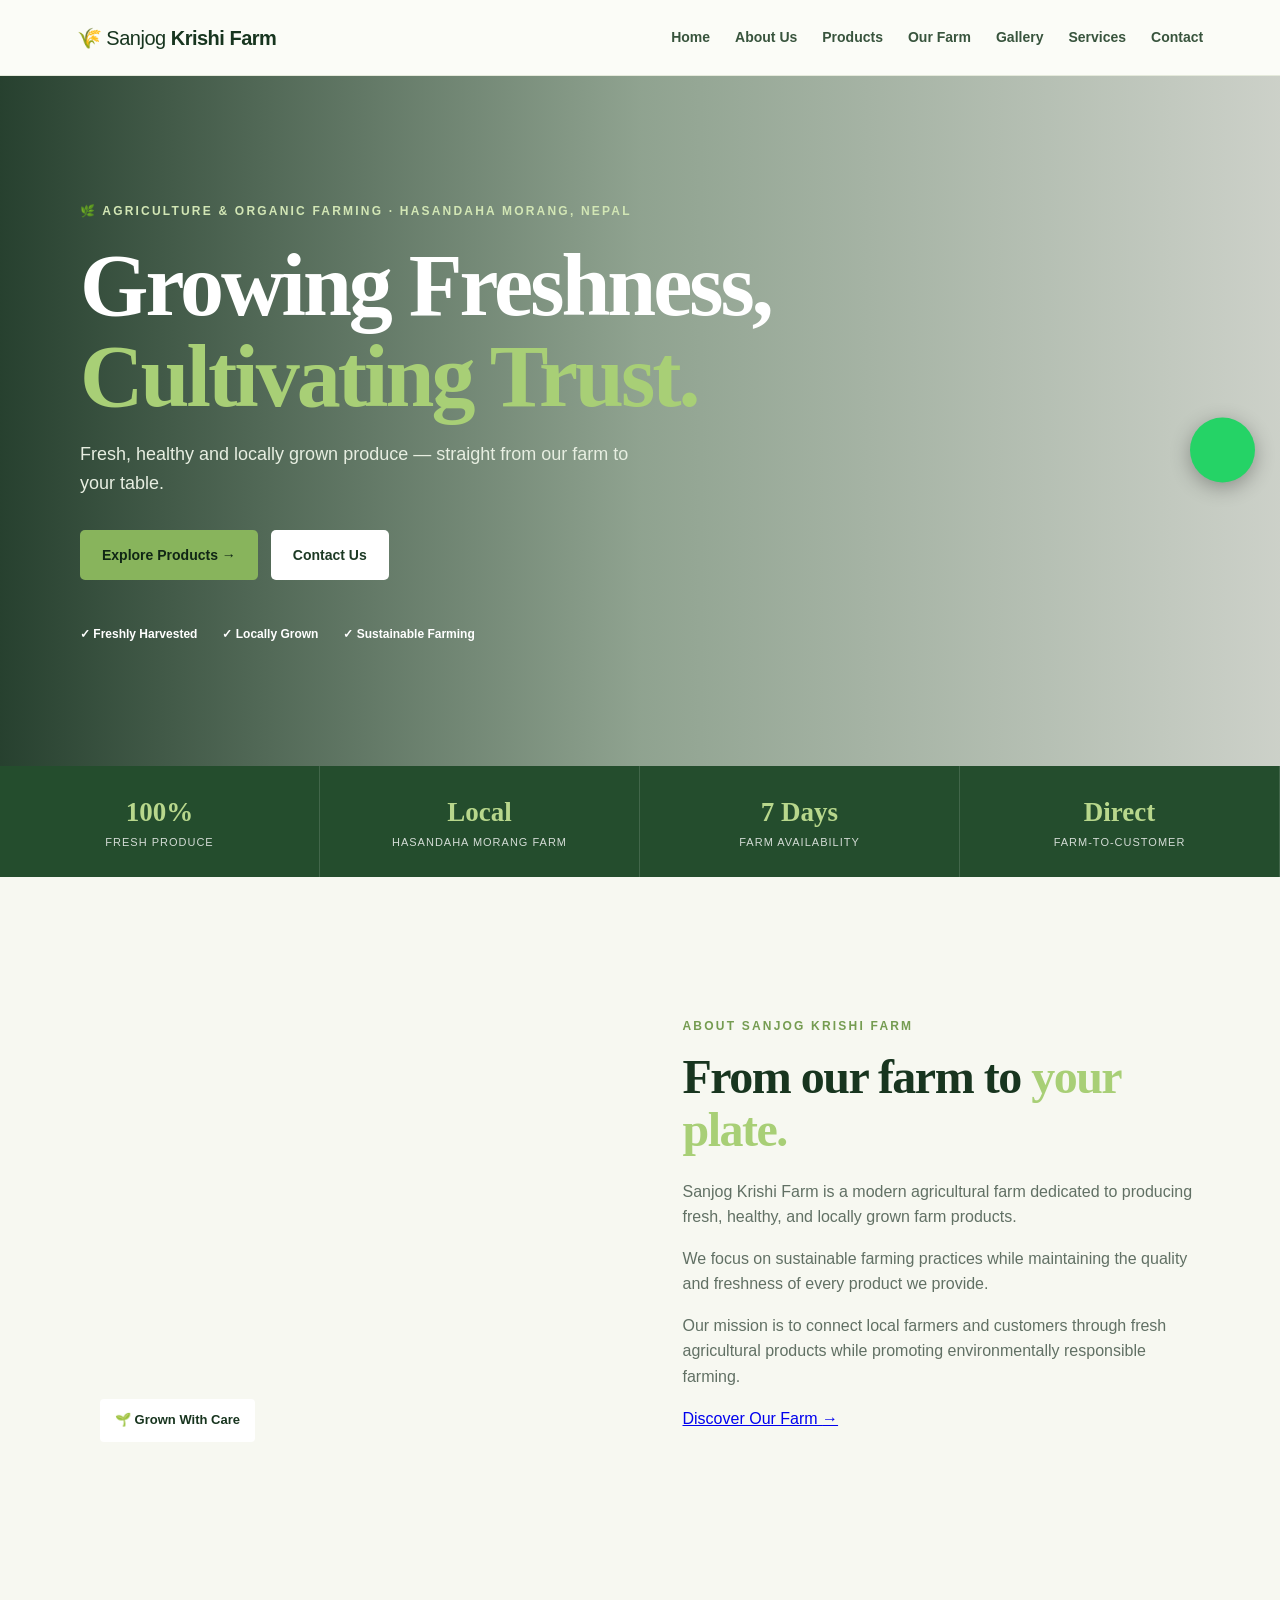
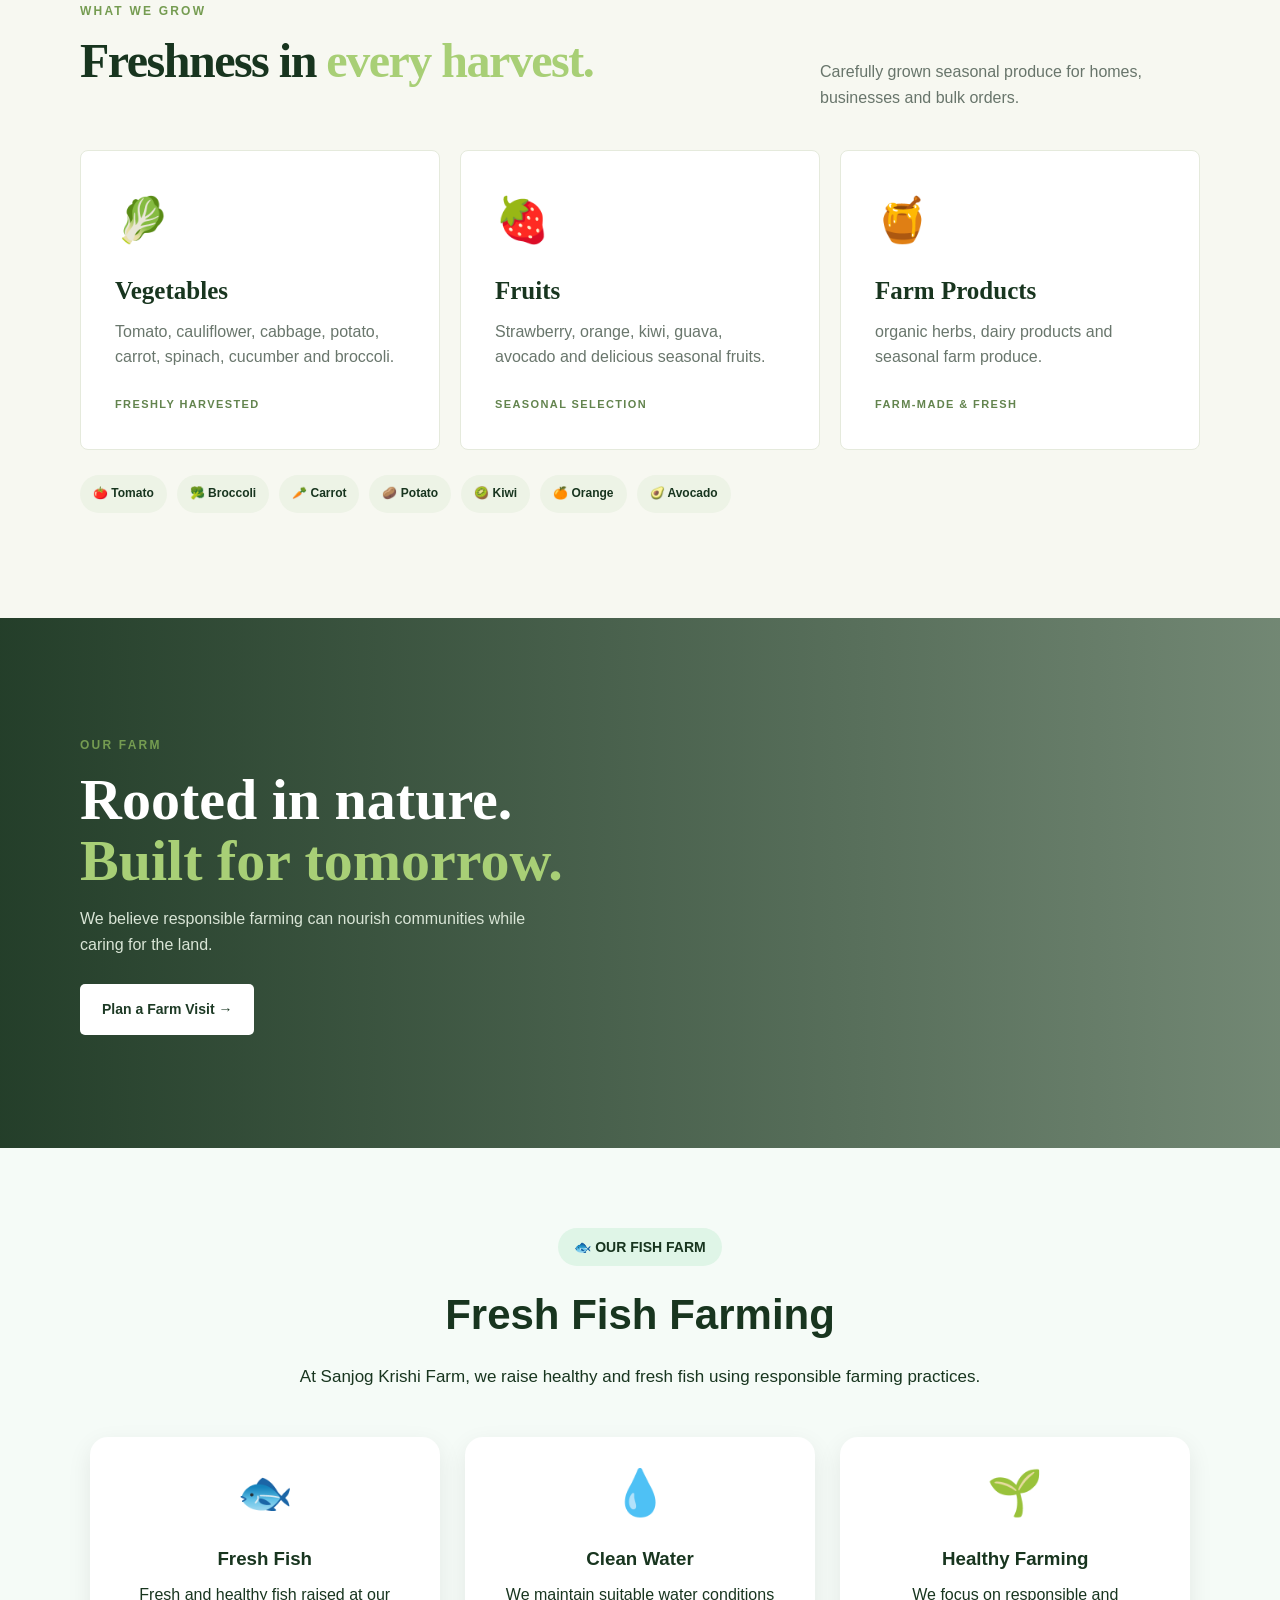
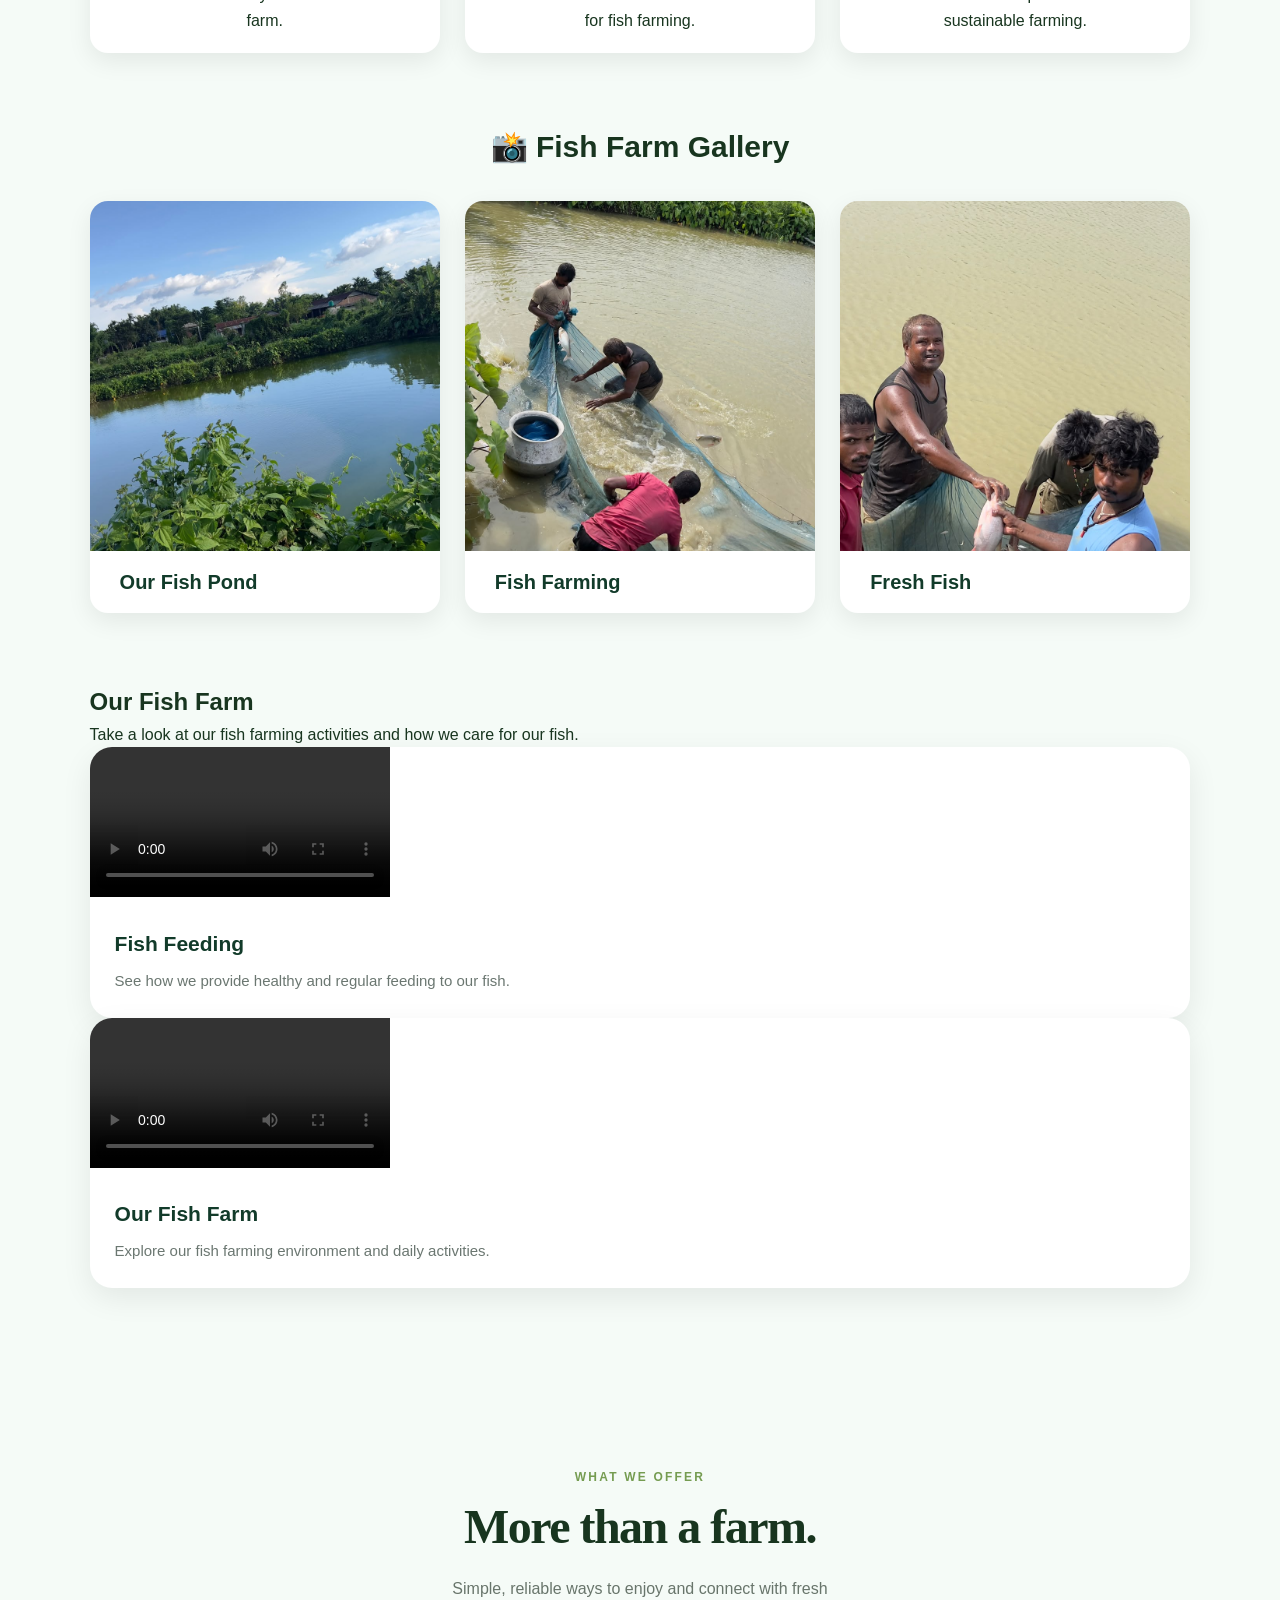
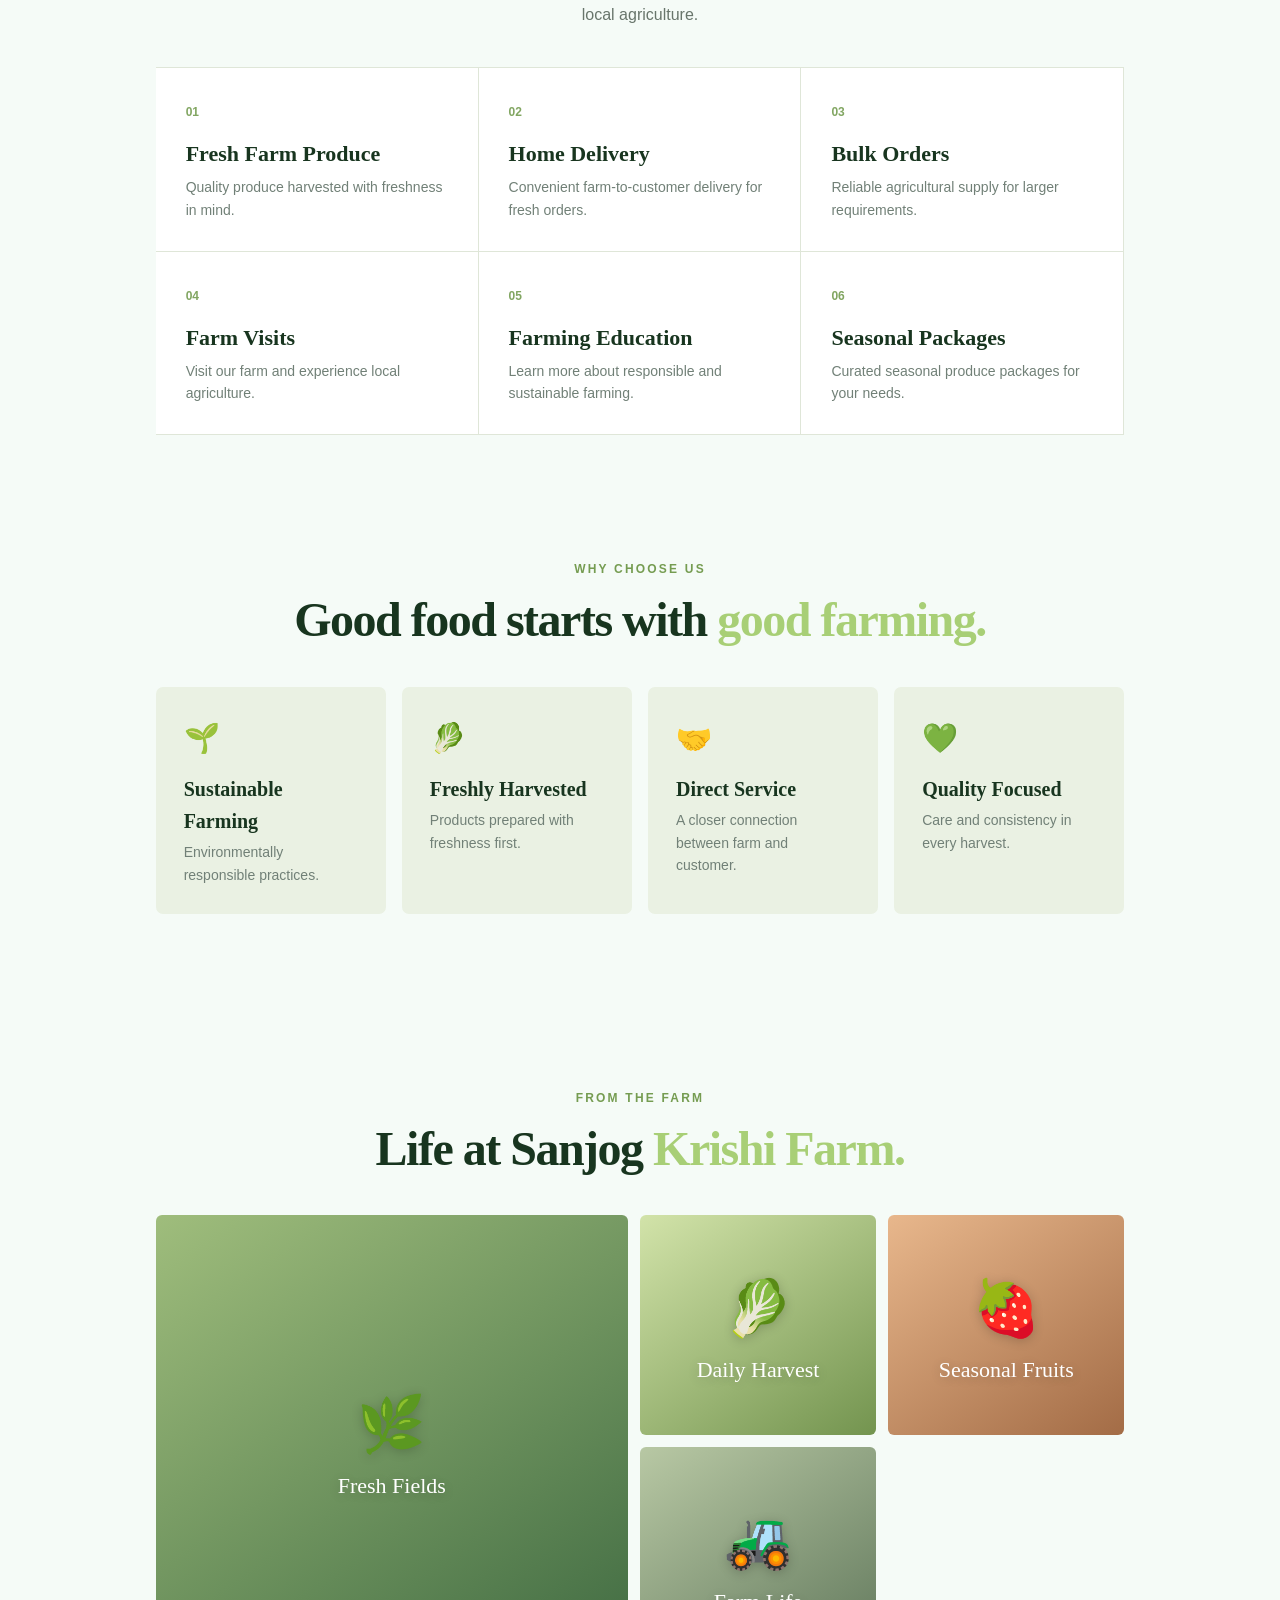
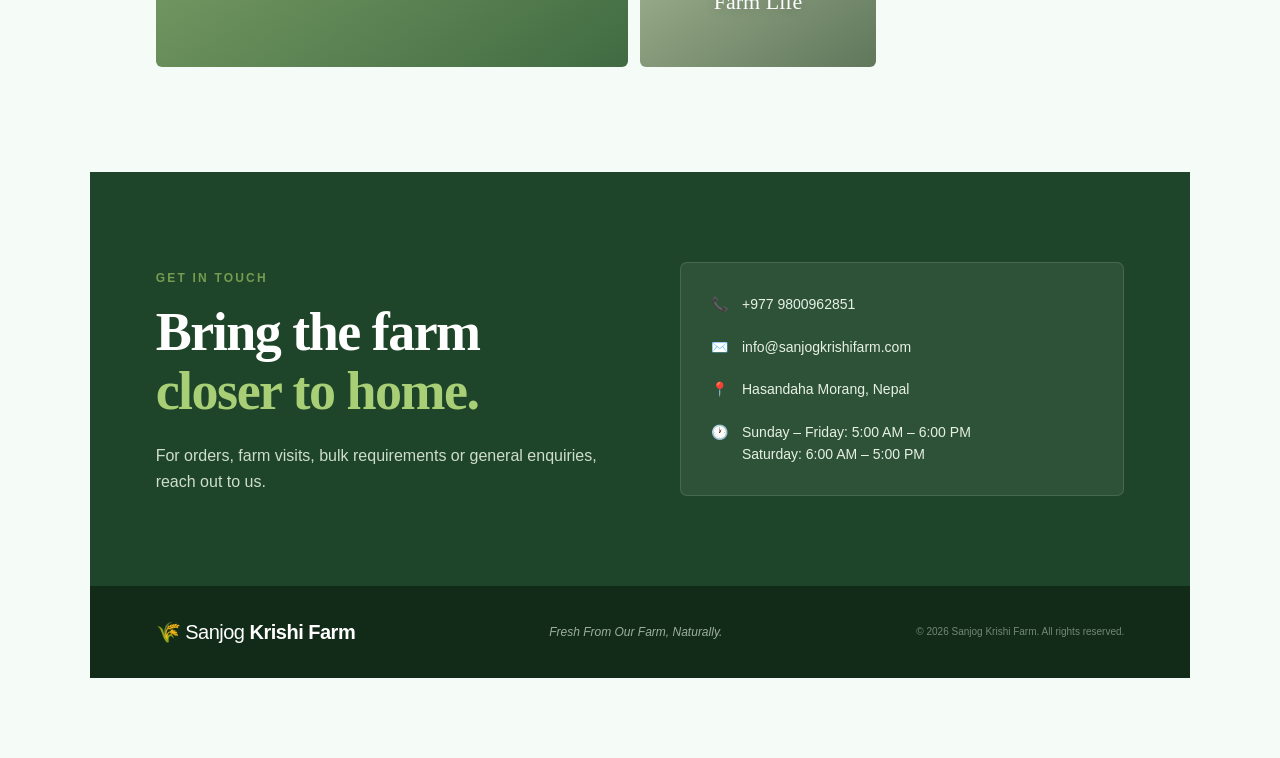
==== index.html @ e8b04adb "Update index.html" ====
<!DOCTYPE html>
<html lang="en">

<head>
    <head>
    <meta charset="UTF-8">

    <meta name="viewport" content="width=device-width, initial-scale=1.0">

    <title>Sanjog Krishi Farm | Fresh Farm Products in Hasandaha Morang, Nepal</title>

    <meta name="description"
        content="Sanjog Krishi Farm provides fresh, locally grown vegetables, fruits, honey, herbs and quality farm products in Kavrepalanchok, Nepal.">

    <meta name="keywords"
        content="Sanjog Krishi Farm, farm in Nepal, organic farming Nepal, fresh vegetables Hasandaha Morang, fresh fruits Nepal, agricultural farm Nepal">

    <meta name="author" content="Sanjog Krishi Farm">

    <meta name="robots" content="index, follow">

    <!-- Open Graph -->
    <meta property="og:title"
        content="Sanjog Krishi Farm | Fresh Farm Products in Nepal">

    <meta property="og:description"
        content="Fresh, locally grown farm products from Sanjog Krishi Farm in Hasandaha Morang, Nepal.">

    <meta property="og:type" content="website">

    <link rel="stylesheet" href="style.css">
</head>
</head>

<body>

    <!-- ================= HEADER ================= -->

    <header class="header">

        <a href="#home" class="logo">
            🌾 Sanjog <b>Krishi Farm</b>
        </a>

        <button class="menu" aria-label="Open menu">
            ☰
        </button>

        <nav>
            <a href="#home">Home</a>
            <a href="#about">About Us</a>
            <a href="#products">Products</a>
            <a href="#farm">Our Farm</a>
            <a href="#gallery">Gallery</a>
            <a href="#services">Services</a>
            <a href="#contact">Contact</a>
        </nav>

    </header>


    <!-- ================= HERO ================= -->

    <section id="home" class="hero">

        <div class="hero-content">

            <span class="eyebrow">
                🌿 AGRICULTURE & ORGANIC FARMING · HASANDAHA MORANG, NEPAL
            </span>

            <h1>
                Growing Freshness,
                <br>
                <em>Cultivating Trust.</em>
            </h1>

            <p>
                Fresh, healthy and locally grown produce —
                straight from our farm to your table.
            </p>

            <div class="buttons">

                <a href="#products" class="btn primary">
                    Explore Products →
                </a>

                <a href="#contact" class="btn light">
                    Contact Us
                </a>

            </div>

            <div class="trust">

                <span>✓ Freshly Harvested</span>
                <span>✓ Locally Grown</span>
                <span>✓ Sustainable Farming</span>

            </div>

        </div>

    </section>


    <!-- ================= STATS ================= -->

    <section class="stats">

        <div>
            <strong>100%</strong>
            <span>Fresh Produce</span>
        </div>

        <div>
            <strong>Local</strong>
            <span>Hasandaha Morang Farm</span>
        </div>

        <div>
            <strong>7 Days</strong>
            <span>Farm Availability</span>
        </div>

        <div>
            <strong>Direct</strong>
            <span>Farm-to-Customer</span>
        </div>

    </section>


    <!-- ================= ABOUT ================= -->

    <section id="about" class="section about">

        <div class="about-image">

            <div class="image-label">
                🌱 Grown With Care
            </div>

        </div>


        <div class="section-copy">

            <span class="eyebrow">
                ABOUT SANJOG KRISHI FARM
            </span>

            <h2>
                From our farm to
                <em>your plate.</em>
            </h2>

            <p>
                Sanjog Krishi Farm is a modern agricultural farm
                dedicated to producing fresh, healthy, and locally
                grown farm products.
            </p>

            <p>
                We focus on sustainable farming practices while
                maintaining the quality and freshness of every
                product we provide.
            </p>

            <p>
                Our mission is to connect local farmers and customers
                through fresh agricultural products while promoting
                environmentally responsible farming.
            </p>

            <a href="farm.html" class="discover-btn">
    Discover Our Farm <span>→</span>
</a>
        </div>

    </section>


    <!-- ================= PRODUCTS ================= -->

    <section id="products" class="section products">

        <div class="section-heading">

            <div>

                <span class="eyebrow">
                    WHAT WE GROW
                </span>

                <h2>
                    Freshness in
                    <em>every harvest.</em>
                </h2>

            </div>

            <p>
                Carefully grown seasonal produce for homes,
                businesses and bulk orders.
            </p>

        </div>


        <div class="product-grid">

            <!-- Vegetables -->

            <article class="product-card">

                <div class="product-icon">
                    🥬
                </div>

                <h3>
                    Vegetables
                </h3>

                <p>
                    Tomato, cauliflower, cabbage, potato,
                    carrot, spinach, cucumber and broccoli.
                </p>

                <span>
                    FRESHLY HARVESTED
                </span>

            </article>


            <!-- Fruits -->

            <article class="product-card">

                <div class="product-icon">
                    🍓
                </div>

                <h3>
                    Fruits
                </h3>

                <p>
                    Strawberry, orange, kiwi, guava,
                    avocado and delicious seasonal fruits.
                </p>

                <span>
                    SEASONAL SELECTION
                </span>

            </article>


            <!-- Farm Products -->

            <article class="product-card">

                <div class="product-icon">
                    🍯
                </div>

                <h3>
                    Farm Products
                </h3>

                <p>
                    organic herbs, dairy products
                    and seasonal farm produce.
                </p>

                <span>
                    FARM-MADE & FRESH
                </span>

            </article>

        </div>


        <!-- Product Tags -->

        <div class="produce-list">

            <span>🍅 Tomato</span>
            <span>🥦 Broccoli</span>
            <span>🥕 Carrot</span>
            <span>🥔 Potato</span>
            <span>🥝 Kiwi</span>
            <span>🍊 Orange</span>
            <span>🥑 Avocado</span>

        </div>

    </section>


    <!-- ================= FARM ================= -->

    <section id="farm" class="farm-banner">

        <div>

            <span class="eyebrow">
                OUR FARM
            </span>

            <h2>
                Rooted in nature.
                <br>
                <em>Built for tomorrow.</em>
            </h2>

            <p>
                We believe responsible farming can nourish
                communities while caring for the land.
            </p>

            <a href="#contact" class="btn light">
                Plan a Farm Visit →
            </a>

        </div>

    </section>
    
                     
    <!-- ================= FISH FARMING SECTION ================= -->
<section id="fish-farming" class="fish-section">

    <div class="fish-header">
        <span class="section-tag">🐟 OUR FISH FARM</span>
        <h2>Fresh Fish Farming</h2>
        <p>
            At Sanjog Krishi Farm, we raise healthy and fresh fish
            using responsible farming practices.
        </p>
    </div>

    <!-- Fish Information -->
    <div class="fish-info">

        <div class="fish-card">
            <div class="fish-icon">🐟</div>
            <h3>Fresh Fish</h3>
            <p>Fresh and healthy fish raised at our farm.</p>
        </div>

        <div class="fish-card">
            <div class="fish-icon">💧</div>
            <h3>Clean Water</h3>
            <p>We maintain suitable water conditions for fish farming.</p>
        </div>

        <div class="fish-card">
            <div class="fish-icon">🌱</div>
            <h3>Healthy Farming</h3>
            <p>We focus on responsible and sustainable farming.</p>
        </div>

    </div>


    <!-- ================= FISH PHOTOS ================= -->
    <div class="fish-media">

        <h2>📸 Fish Farm Gallery</h2>

        <div class="fish-gallery">

            <div class="fish-photo">
                <img src="fish.jpeg"
                     alt="Fish at Sanjog Krishi Farm">
                <h3>Our Fish Pond</h3>
            </div>

            <div class="fish-photo">
                <img src="WhatsApp Image 2026-09-08 at 13.34.07.jpeg"
                     alt="Fish farming at Sanjog Krishi Farm">
                <h3>Fish Farming</h3>
            </div>

            <div class="fish-photo">
                <img src="photo.jpeg" 
                     alt="Fresh fish at Sanjog Krishi Farm">
                <h3>Fresh Fish</h3>
            </div>

        </div>

    </div>


    

                <!-- FISH VIDEOS SECTION -->
<section class="fish-videos">

    <h2>Our Fish Farm</h2>

    <p class="fish-video-intro">
        Take a look at our fish farming activities and how we care for our fish.
    </p>

    <div class="fish-video-grid">

        <!-- Video 1 -->
        <div class="fish-video-card">
            <video controls playsinline preload="metadata">
                <source src="WhatsApp Video 2026-09-08 at 13.34.05.mp4" type="video/mp4">
                Your browser does not support the video.
            </video>

            <div class="fish-video-content">
                <h3>Fish Feeding</h3>
                <p>
                    See how we provide healthy and regular feeding to our fish.
                </p>
            </div>
        </div>

        <!-- Video 2 - add another video later -->
        <div class="fish-video-card">
            <video controls playsinline preload="metadata">
                <source src="videos/fish-farm.mp4" type="video/mp4">
                Your browser does not support the video.
            </video>

            <div class="fish-video-content">
                <h3>Our Fish Farm</h3>
                <p>
                    Explore our fish farming environment and daily activities.
                </p>
            </div>
        </div>

    </div>

</section>



    <!-- ================= SERVICES ================= -->

    <section id="services" class="section services">

        <div class="section-heading centered">

            <span class="eyebrow">
                WHAT WE OFFER
            </span>

            <h2>
                More than a farm.
            </h2>

            <p>
                Simple, reliable ways to enjoy and connect
                with fresh local agriculture.
            </p>

        </div>


        <div class="service-grid">

            <div>

                <b>01</b>

                <h3>
                    Fresh Farm Produce
                </h3>

                <p>
                    Quality produce harvested with freshness
                    in mind.
                </p>

            </div>


            <div>

                <b>02</b>

                <h3>
                    Home Delivery
                </h3>

                <p>
                    Convenient farm-to-customer delivery
                    for fresh orders.
                </p>

            </div>


            <div>

                <b>03</b>

                <h3>
                    Bulk Orders
                </h3>

                <p>
                    Reliable agricultural supply for
                    larger requirements.
                </p>

            </div>


            <div>

                <b>04</b>

                <h3>
                    Farm Visits
                </h3>

                <p>
                    Visit our farm and experience
                    local agriculture.
                </p>

            </div>


            <div>

                <b>05</b>

                <h3>
                    Farming Education
                </h3>

                <p>
                    Learn more about responsible and
                    sustainable farming.
                </p>

            </div>


            <div>

                <b>06</b>

                <h3>
                    Seasonal Packages
                </h3>

                <p>
                    Curated seasonal produce packages
                    for your needs.
                </p>

            </div>

        </div>

    </section>


    <!-- ================= WHY CHOOSE US ================= -->

    <section class="section why">

        <div class="section-heading centered">

            <span class="eyebrow">
                WHY CHOOSE US
            </span>

            <h2>
                Good food starts with
                <em>good farming.</em>
            </h2>

        </div>


        <div class="why-grid">

            <div>

                🌱

                <strong>
                    Sustainable Farming
                </strong>

                <p>
                    Environmentally responsible practices.
                </p>

            </div>


            <div>

                🥬

                <strong>
                    Freshly Harvested
                </strong>

                <p>
                    Products prepared with freshness first.
                </p>

            </div>


            <div>

                🤝

                <strong>
                    Direct Service
                </strong>

                <p>
                    A closer connection between farm
                    and customer.
                </p>

            </div>


            <div>

                💚

                <strong>
                    Quality Focused
                </strong>

                <p>
                    Care and consistency in every harvest.
                </p>

            </div>

        </div>

    </section>


    <!-- ================= GALLERY ================= -->

    <section id="gallery" class="section gallery">

        <div class="section-heading centered">

            <span class="eyebrow">
                FROM THE FARM
            </span>

            <h2>
                Life at Sanjog
                <em>Krishi Farm.</em>
            </h2>

        </div>


        <div class="gallery-grid">

            <div class="gallery-item g1">
                🌿
                <span>Fresh Fields</span>
            </div>

            <div class="gallery-item g2">
                🥬
                <span>Daily Harvest</span>
            </div>

            <div class="gallery-item g3">
                🍓
                <span>Seasonal Fruits</span>
            </div>

            <div class="gallery-item g4">
                🚜
                <span>Farm Life</span>
            </div>

        </div>

    </section>


    <!-- ================= CONTACT ================= -->

    <section id="contact" class="contact">

        <div>

            <span class="eyebrow">
                GET IN TOUCH
            </span>

            <h2>
                Bring the farm
                <br>
                <em>closer to home.</em>
            </h2>

            <p>
                For orders, farm visits, bulk requirements
                or general enquiries, reach out to us.
            </p>

        </div>


        <div class="contact-card">

            <a href="tel:+9779800962851">
                📞
                <span>
                    +977 9800962851
                </span>
            </a>


            <a href="mailto:info@sanjogkrishifarm.com">
                ✉️
                <span>
                    info@sanjogkrishifarm.com
                </span>
            </a>


            <div>
                📍
                <span>
                    Hasandaha Morang, Nepal
                </span>
            </div>


            <div>
                🕐
                <span>
                    Sunday – Friday: 5:00 AM – 6:00 PM
                    <br>
                    Saturday: 6:00 AM – 5:00 PM
                </span>
            </div>

        </div>

    </section>


    <!-- ================= FOOTER ================= -->

    <footer>

        <div class="logo">
            🌾 Sanjog <b>Krishi Farm</b>
        </div>

        <p>
            Fresh From Our Farm, Naturally.
        </p>

        <small>
            © 2026 Sanjog Krishi Farm.
            All rights reserved.
        </small>

    </footer>


    <!-- JavaScript -->
    <script src="script.js"></script>

<!-- WhatsApp Floating Button -->
<a href="https://wa.me/9811028672"
   class="whatsapp-float"
   target="_blank"
   rel="noopener noreferrer">

    <div class="whatsapp-icon">
        <i class="fab fa-whatsapp"></i>
    </div>

</a></body>

</html>
---- style.css ----
/* =========================
   GENERAL
========================= */

* {
    box-sizing: border-box;
    margin: 0;
    padding: 0;
}

html {
    scroll-behavior: smooth;
}

body {
    font-family: "DM Sans", sans-serif;
    color: #18351f;
    background: #f7f8f1;
    line-height: 1.6;
}


/* =========================
   HEADER
========================= */

.header {
    height: 76px;

    display: flex;
    align-items: center;
    justify-content: space-between;

    padding: 0 6%;

    background: #fbfcf7;

    position: sticky;
    top: 0;

    z-index: 100;

    border-bottom: 1px solid #e5eadc;
}

.logo {
    font-size: 20px;

    color: #17351f;

    text-decoration: none;

    letter-spacing: -0.5px;
}

.logo span {
    margin-right: 5px;
}

.logo b {
    font-weight: 700;
}


/* Navigation */

.header nav {
    display: flex;
    gap: 25px;
}

.header nav a {
    color: #38543d;

    text-decoration: none;

    font-size: 14px;

    font-weight: 600;

    transition: 0.3s;
}

.header nav a:hover {
    color: #587d3e;
}


/* Mobile menu */

.menu {
    display: none;

    background: none;

    border: none;

    font-size: 25px;

    cursor: pointer;
}


/* =========================
   HERO
========================= */

.hero {

    min-height: 690px;

    display: flex;

    align-items: center;

    position: relative;

    background:
        linear-gradient(
            90deg,
            rgba(10, 39, 20, 0.88),
            rgba(21, 62, 29, 0.46),
            rgba(10, 30, 17, 0.18)
        ),

        url("https://images.unsplash.com/photo-1464226184884-fa280b87c399?auto=format&fit=crop&w=1800&q=85")
        center / cover;
}


.hero-content {

    width: min(1120px, 88%);

    margin: auto;

    color: white;

    padding: 80px 0;
}


.eyebrow {

    font-size: 12px;

    letter-spacing: 2.2px;

    font-weight: 700;

    color: #759c51;
}


.hero .eyebrow {
    color: #d2e6b5;
}


.hero h1 {

    font-family: "Playfair Display", serif;

    font-size: clamp(48px, 7vw, 88px);

    line-height: 1.03;

    letter-spacing: -3px;

    margin: 18px 0;
}


.hero h1 em,
h2 em {

    font-style: normal;

    color: #a8cf76;
}


.hero p {

    font-size: 18px;

    max-width: 580px;

    color: #e7eee1;
}


/* =========================
   BUTTONS
========================= */

.buttons {

    display: flex;

    gap: 13px;

    margin-top: 32px;
}


.btn {

    display: inline-flex;

    align-items: center;

    gap: 18px;

    padding: 14px 22px;

    border-radius: 5px;

    text-decoration: none;

    font-weight: 700;

    font-size: 14px;

    transition: 0.3s;
}


.primary {

    background: #88b45c;

    color: #102615;
}


.primary:hover {

    background: #9bc873;

    transform: translateY(-2px);
}


.light {

    background: white;

    color: #1d3a25;
}


.light:hover {

    background: #edf3e6;

    transform: translateY(-2px);
}


/* Trust badges */

.trust {

    display: flex;

    gap: 25px;

    margin-top: 45px;

    font-size: 12px;

    font-weight: 600;
}


/* =========================
   STATS
========================= */

.stats {

    display: grid;

    grid-template-columns: repeat(4, 1fr);

    background: #244d2d;

    color: white;
}


.stats div {

    padding: 25px;

    text-align: center;

    border-right: 1px solid rgba(255,255,255,0.14);
}


.stats strong,
.stats span {

    display: block;
}


.stats strong {

    font-family: "Playfair Display", serif;

    font-size: 27px;

    color: #b8d78c;
}


.stats span {

    font-size: 11px;

    letter-spacing: 1px;

    text-transform: uppercase;

    opacity: 0.8;
}


/* =========================
   SECTIONS
========================= */

.section {

    width: min(1120px, 88%);

    margin: auto;

    padding: 105px 0;
}


/* =========================
   ABOUT
========================= */

.about {

    display: grid;

    grid-template-columns: 1fr 1fr;

    gap: 85px;

    align-items: center;
}


.about-image {

    height: 480px;

    border-radius: 8px;

    background:

        url("https://images.unsplash.com/photo-1591857177580-dc82b9ac4e1e?auto=format&fit=crop&w=1000&q=85")

        center / cover;

    position: relative;
}


.image-label {

    position: absolute;

    bottom: 20px;

    left: 20px;

    background: white;

    padding: 11px 15px;

    border-radius: 4px;

    font-size: 13px;

    font-weight: 700;
}


.section-copy h2,
.section-heading h2,
.contact h2 {

    font-family: "Playfair Display", serif;

    font-size: 48px;

    line-height: 1.1;

    letter-spacing: -1.5px;

    margin: 13px 0 22px;
}


.section-copy p {

    color: #617064;

    margin-bottom: 16px;

    max-width: 530px;
}


.text-link {

    color: #4c7938;

    text-decoration: none;

    font-weight: 700;

    display: inline-block;

    margin-top: 15px;
}


/* =========================
   PRODUCTS
========================= */

.products {

    padding-top: 30px;
}


.section-heading {

    display: flex;

    justify-content: space-between;

    align-items: end;

    margin-bottom: 40px;
}


.section-heading > p {

    max-width: 380px;

    color: #68756b;
}


/* Product cards */

.product-grid {

    display: grid;

    grid-template-columns: repeat(3, 1fr);

    gap: 20px;
}


.product-card {

    background: white;

    padding: 34px;

    border: 1px solid #e5eadc;

    border-radius: 8px;

    transition: 0.25s;
}


.product-card:hover {

    transform: translateY(-5px);

    box-shadow:
        0 14px 35px rgba(30, 61, 35, 0.08);
}


.product-icon {

    font-size: 44px;

    margin-bottom: 15px;
}


.product-card h3 {

    font-family: "Playfair Display", serif;

    font-size: 25px;
}


.product-card p {

    color: #69766c;

    margin: 8px 0 20px;
}


.product-card span {

    font-size: 11px;

    text-transform: uppercase;

    letter-spacing: 1.4px;

    color: #63844e;

    font-weight: 700;
}


/* Product tags */

.produce-list {

    display: flex;

    flex-wrap: wrap;

    gap: 10px;

    margin-top: 25px;
}


.produce-list span {

    background: #edf3e6;

    padding: 9px 13px;

    border-radius: 30px;

    font-size: 12px;

    font-weight: 600;
}


/* =========================
   FARM BANNER
========================= */

.farm-banner {

    min-height: 530px;

    display: flex;

    align-items: center;

    color: white;

    background:

        linear-gradient(
            90deg,
            rgba(15, 44, 22, 0.91),
            rgba(18, 54, 25, 0.58)
        ),

        url("https://images.unsplash.com/photo-1500937386664-56d1dfef3854?auto=format&fit=crop&w=1800&q=85")

        center / cover;
}


.farm-banner > div {

    width: min(1120px, 88%);

    margin: auto;
}


.farm-banner h2 {

    font-family: "Playfair Display", serif;

    font-size: 58px;

    line-height: 1.05;

    margin: 14px 0;
}


.farm-banner p {

    max-width: 470px;

    color: #d9e5d6;

    margin-bottom: 27px;
}
/* =========================
   FARM BANNER
========================= */

.farm-banner {

    min-height: 530px;

    display: flex;

    align-items: center;

    color: white;

    background:

        linear-gradient(
            90deg,
            rgba(15, 44, 22, 0.91),
            rgba(18, 54, 25, 0.58)
        ),

        url("https://images.unsplash.com/photo-1500937386664-56d1dfef3854?auto=format&fit=crop&w=1800&q=85")

        center / cover;
}


.farm-banner > div {

    width: min(1120px, 88%);

    margin: auto;
}


.farm-banner h2 {

    font-family: "Playfair Display", serif;

    font-size: 58px;

    line-height: 1.05;

    margin: 14px 0;
}


.farm-banner p {

    max-width: 470px;

    color: #d9e5d6;

    margin-bottom: 27px;
}
/* ================= FISH FARMING ================= */

.fish-section {
    padding: 80px 7%;
    background: #f5fbf7;
}

.fish-header {
    text-align: center;
    max-width: 750px;
    margin: 0 auto 45px;
}

.section-tag {
    display: inline-block;
    padding: 8px 16px;
    border-radius: 30px;
    background: #dff5e7;
    font-weight: 700;
    font-size: 14px;
}

.fish-header h2 {
    font-size: 42px;
    margin: 15px 0;
}

.fish-header p {
    font-size: 17px;
    line-height: 1.7;
}


/* =========================
   FISH INFO
========================= */

.fish-info {
    display: grid;
    grid-template-columns: repeat(3, 1fr);
    gap: 25px;
    margin-bottom: 70px;
}

.fish-card {
    background: white;
    padding: 20px 40px;
    text-align: center;
    border-radius: 18px;
    box-shadow: 0 8px 25px rgba(0, 0, 0, 0.08);
    transition: transform 0.3s ease, box-shadow 0.3s ease;
}

.fish-card:hover {
    transform: translateY(-7px);
    box-shadow: 0 12px 30px rgba(0, 0, 0, 0.12);
}

.fish-icon {
    font-size: 45px;
}

.fish-card h3 {
    margin: 15px 0 8px;
}


/* =========================
   GALLERY
========================= */

.fish-media {
    margin-top: 60px;
}

.fish-media > h2 {
    text-align: center;
    margin-bottom: 30px;
    font-size: 30px;
}


/* Gallery grid */

.fish-gallery {
    display: grid;
    grid-template-columns: repeat(3, 1fr);
    gap: 25px;
}


/* Gallery card */

.fish-photo {
    background: white;
    border-radius: 18px;
    overflow: hidden;
    box-shadow: 0 8px 25px rgba(0, 0, 0, 0.08);
    transition: transform 0.3s ease, box-shadow 0.3s ease;
}

.fish-photo:hover {
    transform: translateY(-7px);
    box-shadow: 0 12px 30px rgba(0, 0, 0, 0.12);
}


/* Square image */

.fish-photo img {
    width: 100%;
    aspect-ratio: 1 / 1;
    height: auto;
    object-fit: cover;
    display: block;
}


/* Gallery title */

.fish-photo h3 {
    padding: 15px 30px;
    margin: 0;
    font-size: 20px;
    color: #123b2a;
}


/* =========================
   RESPONSIVE
========================= */

@media (max-width: 900px) {

    .fish-info,
    .fish-gallery {
        grid-template-columns: repeat(2, 1fr);
    }

}

@media (max-width: 600px) {

    .fish-info,
    .fish-gallery {
        grid-template-columns: 1fr;
    }

    .fish-card {
        padding: 20px;
    }

    .fish-media > h2 {
        font-size: 26px;
    }

}


/* =====================================
   FISH FARM VIDEOS
===================================== */

.fish-videos {
    padding: 70px 0;
}

.fish-videos-header {
    text-align: center;
    margin-bottom: 40px;
}

.fish-videos-header h2 {
    margin: 0 0 10px;
    font-size: 32px;
    color: #123b2a;
}

.fish-videos-header p {
    margin: 0;
    color: #66756d;
    font-size: 16px;
}


/* VIDEO GRID */

.fish-video-gallery {
    display: grid;
    grid-template-columns: repeat(2, 1fr);
    gap: 30px;
}


/* VIDEO CARD */

.fish-video-card {
    background: #ffffff;
    border-radius: 22px;
    overflow: hidden;
    box-shadow: 0 10px 30px rgba(0, 0, 0, 0.08);
    transition: all 0.35s ease;
}

.fish-video-card:hover {
    transform: translateY(-8px);
    box-shadow: 0 18px 40px rgba(0, 0, 0, 0.13);
}


/* VIDEO AREA */

.fish-video {
    position: relative;
    width: 100%;
    aspect-ratio: 16 / 9;
    overflow: hidden;
    background: #123b2a;
}

.fish-video img {
    width: 100%;
    height: 100%;
    object-fit: cover;
    display: block;
    transition: transform 0.5s ease;
}

.fish-video-card:hover .fish-video img {
    transform: scale(1.06);
}


/* DARK OVERLAY */

.fish-video::after {
    content: "";
    position: absolute;
    inset: 0;
    background: linear-gradient(
        to top,
        rgba(0, 0, 0, 0.55),
        rgba(0, 0, 0, 0.05)
    );
}


/* PLAY BUTTON */

.play-button {
    position: absolute;
    top: 50%;
    left: 50%;
    transform: translate(-50%, -50%);
    z-index: 2;

    width: 70px;
    height: 70px;

    border-radius: 50%;
    border: none;

    background: rgba(255, 255, 255, 0.95);
    color: #0d6847;

    font-size: 28px;

    display: flex;
    align-items: center;
    justify-content: center;

    cursor: pointer;

    box-shadow: 0 8px 25px rgba(0, 0, 0, 0.25);

    transition: all 0.3s ease;
}

.play-button:hover {
    background: #0d6847;
    color: white;
    transform: translate(-50%, -50%) scale(1.12);
}


/* VIDEO INFORMATION */

.fish-video-content {
    padding: 22px 25px 25px;
}

.fish-video-content .video-label {
    display: inline-block;

    padding: 5px 12px;
    margin-bottom: 10px;

    border-radius: 20px;

    background: #e7f6ef;
    color: #087448;

    font-size: 12px;
    font-weight: 700;
    letter-spacing: 0.5px;
}

.fish-video-content h3 {
    margin: 0 0 8px;

    font-size: 21px;
    color: #123b2a;
}

.fish-video-content p {
    margin: 0;

    color: #6b7771;
    font-size: 15px;
    line-height: 1.6;
}


/* =====================================
   RESPONSIVE
===================================== */

@media (max-width: 768px) {

    .fish-videos {
        padding: 50px 20px;
    }

    .fish-video-gallery {
        grid-template-columns: 1fr;
    }

    .fish-videos-header h2 {
        font-size: 28px;
    }

}



/* =========================
   SERVICES
========================= */

.services {

    padding-bottom: 60px;
}


.centered {

    display: block;

    text-align: center;
}


.centered > p {

    margin: 0 auto;
}


.service-grid {

    display: grid;

    grid-template-columns: repeat(3, 1fr);

    border-top: 1px solid #dfe6d8;
}
.service-grid > div {
    transition: transform 0.35s ease, box-shadow 0.35s ease;
}
.service-grid > div:hover {
    transform: translateY(-10px);
    box-shadow: 0 10px 25px rgba(0, 0, 0, 0.08);
}

   .service-grid > div {
    padding: 30px;

    border-right: 1px solid #dfe6d8;
    border-bottom: 1px solid #dfe6d8;

    background: #ffffff;

    position: relative;
    overflow: hidden;

    /* Smooth animation */
    transition:
        transform 0.35s ease,
        box-shadow 0.35s ease,
        border-color 0.35s ease;
}

/* Hover effect */
.service-grid > div:hover {
    transform: translateY(-8px);

    border-color: #a7c957;

    box-shadow:
        0 12px 28px rgba(0, 0, 0, 0.08),
        0 4px 10px rgba(0, 0, 0, 0.04);
}

/* Premium top line */
.service-grid > div::before {
    content: "";

    position: absolute;
    top: 0;
    left: 0;

    width: 100%;
    height: 4px;

    background: #a7c957;

    opacity: 0;

    transition: opacity 0.35s ease;
}

/* Show top line on hover */
.service-grid > div:hover::before {
    opacity: 1;
}



.service-grid b {

    color: #82a662;

    font-size: 12px;
}


.service-grid h3 {

    margin: 12px 0 5px;

    font-family: "Playfair Display", serif;

    font-size: 22px;
}


.service-grid p {

    color: #718077;

    font-size: 14px;
}


/* =========================
   WHY CHOOSE US
========================= */

.why {

    padding-top: 60px;
}


.why-grid {

    display: grid;

    grid-template-columns: repeat(4, 1fr);

    gap: 16px;
}


.why-grid div {

    background: #eaf1e3;

    padding: 28px;

    border-radius: 7px;

    font-size: 29px;
}


.why-grid strong {

    display: block;

    font-family: "Playfair Display", serif;

    font-size: 20px;

    margin: 12px 0 4px;
}


.why p {

    color: #718077;

    font-size: 14px;
}


/* =========================
   GALLERY
========================= */

.gallery {

    padding-top: 65px;
}


.gallery-grid {

    display: grid;

    grid-template-columns: 2fr 1fr 1fr;

    grid-template-rows: 220px 220px;

    gap: 12px;
}


.gallery-item {

    border-radius: 6px;

    display: flex;

    flex-direction: column;

    align-items: center;

    justify-content: center;

    font-size: 55px;

    color: white;

    text-shadow: 0 2px 12px rgba(0,0,0,0.2);

    background:
        linear-gradient(
            145deg,
            #b9d09c,
            #597d49
        );
}


.gallery-item span {

    font-family: "Playfair Display", serif;

    font-size: 22px;
}


.g1 {

    grid-row: span 2;

    background:
        linear-gradient(
            145deg,
            #9fbd7c,
            #406b42
        );
}


.g2 {

    background:
        linear-gradient(
            145deg,
            #d2e3a9,
            #73944f
        );
}


.g3 {

    background:
        linear-gradient(
            145deg,
            #e8b78c,
            #a36c46
        );
}


.g4 {

    background:
        linear-gradient(
            145deg,
            #b8c8a4,
            #60775b
        );
}


/* =========================
   CONTACT
========================= */

.contact {

    background: #1e4529;

    color: white;

    padding: 90px 6%;

    display: grid;

    grid-template-columns: 1fr 1fr;

    gap: 80px;

    align-items: center;
}


.contact h2 {

    font-size: 54px;
}


.contact > div > p {

    color: #cfddce;

    max-width: 490px;
}


.contact-card {

    display: grid;

    gap: 20px;

    background: rgba(255,255,255,0.07);

    padding: 30px;

    border: 1px solid rgba(255,255,255,0.12);

    border-radius: 7px;
}


.contact-card a,
.contact-card div {

    color: #e8f1e5;

    text-decoration: none;

    display: flex;

    gap: 14px;

    align-items: flex-start;

    font-size: 14px;
}


.contact-card a:hover {

    color: #b9d78f;
}


/* =========================
   FOOTER
========================= */

footer {

    background: #122b19;

    color: #9caf9e;

    padding: 30px 6%;

    display: flex;

    justify-content: space-between;

    align-items: center;

    font-size: 12px;
}


footer .logo {

    color: white;
}


footer p {

    font-style: italic;
}


footer small {

    opacity: 0.7;
}


/* =========================
   MOBILE
========================= */

@media (max-width: 800px) {

    .header nav {

        display: none;

        position: absolute;

        top: 76px;

        left: 0;

        right: 0;

        background: #fbfcf7;

        padding: 20px 7%;

        flex-direction: column;

        gap: 15px;

        border-bottom: 1px solid #e5eadc;
    }


    .header nav.open {

        display: flex;
    }


    .menu {

        display: block;
    }


    .hero {

        min-height: 640px;
    }


    .trust {

        flex-direction: column;

        gap: 7px;
    }


    .stats {

        grid-template-columns: 1fr 1fr;
    }


    .about,
    .contact {

        grid-template-columns: 1fr;

        gap: 40px;
    }


    .about-image {

        height: 360px;
    }


    .section {

        padding: 75px 0;
    }


    .section-heading {

        display: block;
    }


    .section-heading > p {

        margin-top: 12px;
    }


    .product-grid,
    .service-grid {

        grid-template-columns: 1fr;
    }


    .why-grid {

        grid-template-columns: 1fr 1fr;
    }


    .gallery-grid {

        grid-template-columns: 1fr 1fr;

        grid-template-rows: 180px 180px;
    }


    .g1 {

        grid-row: span 1;
    }


    .farm-banner h2 {

        font-size: 44px;
    }


    .contact {

        padding: 70px 6%;
    }


    footer {

        flex-direction: column;

        gap: 10px;

        text-align: center;
    }


    .section-copy h2,
    .section-heading h2 {

        font-size: 40px;
    }
}.whatsapp-float {
    position: fixed;
    right: 25px;
    top: 50%;
    transform: translateY(-50%);

    width: 65px;
    height: 65px;

    background: #25D366;

    border-radius: 50%;

    display: flex;
    align-items: center;
    justify-content: center;

    text-decoration: none;

    z-index: 999999;

    box-shadow: 0 5px 20px rgba(0, 0, 0, 0.3);

    transition: 0.3s ease;

    animation: whatsappPulse 2s infinite;
}

.whatsapp-icon {
    color: white;
    font-size: 36px;
}

.whatsapp-float:hover {
    transform: translateY(-50%) scale(1.15);
}

@keyframes whatsappPulse {
    0% {
        box-shadow: 0 0 0 0 rgba(37, 211, 102, 0.7);
    }

    70% {
        box-shadow: 0 0 0 15px rgba(37, 211, 102, 0);
    }

    100% {
        box-shadow: 0 0 0 0 rgba(37, 211, 102, 0);
    }/* DISCOVER OUR FARM BUTTON */

.discover-btn {
    display: inline-flex;
    align-items: center;
    gap: 10px;

    color: #286238;
    font-size: 18px;
    font-weight: 700;

    text-decoration: none;

    transition: all 0.3s ease;
}

.discover-btn span {
    font-size: 24px;
    transition: transform 0.3s ease;
}

.discover-btn:hover {
    color: #78a83f;
}

.discover-btn:hover span {
    transform: translateX(8px);
}
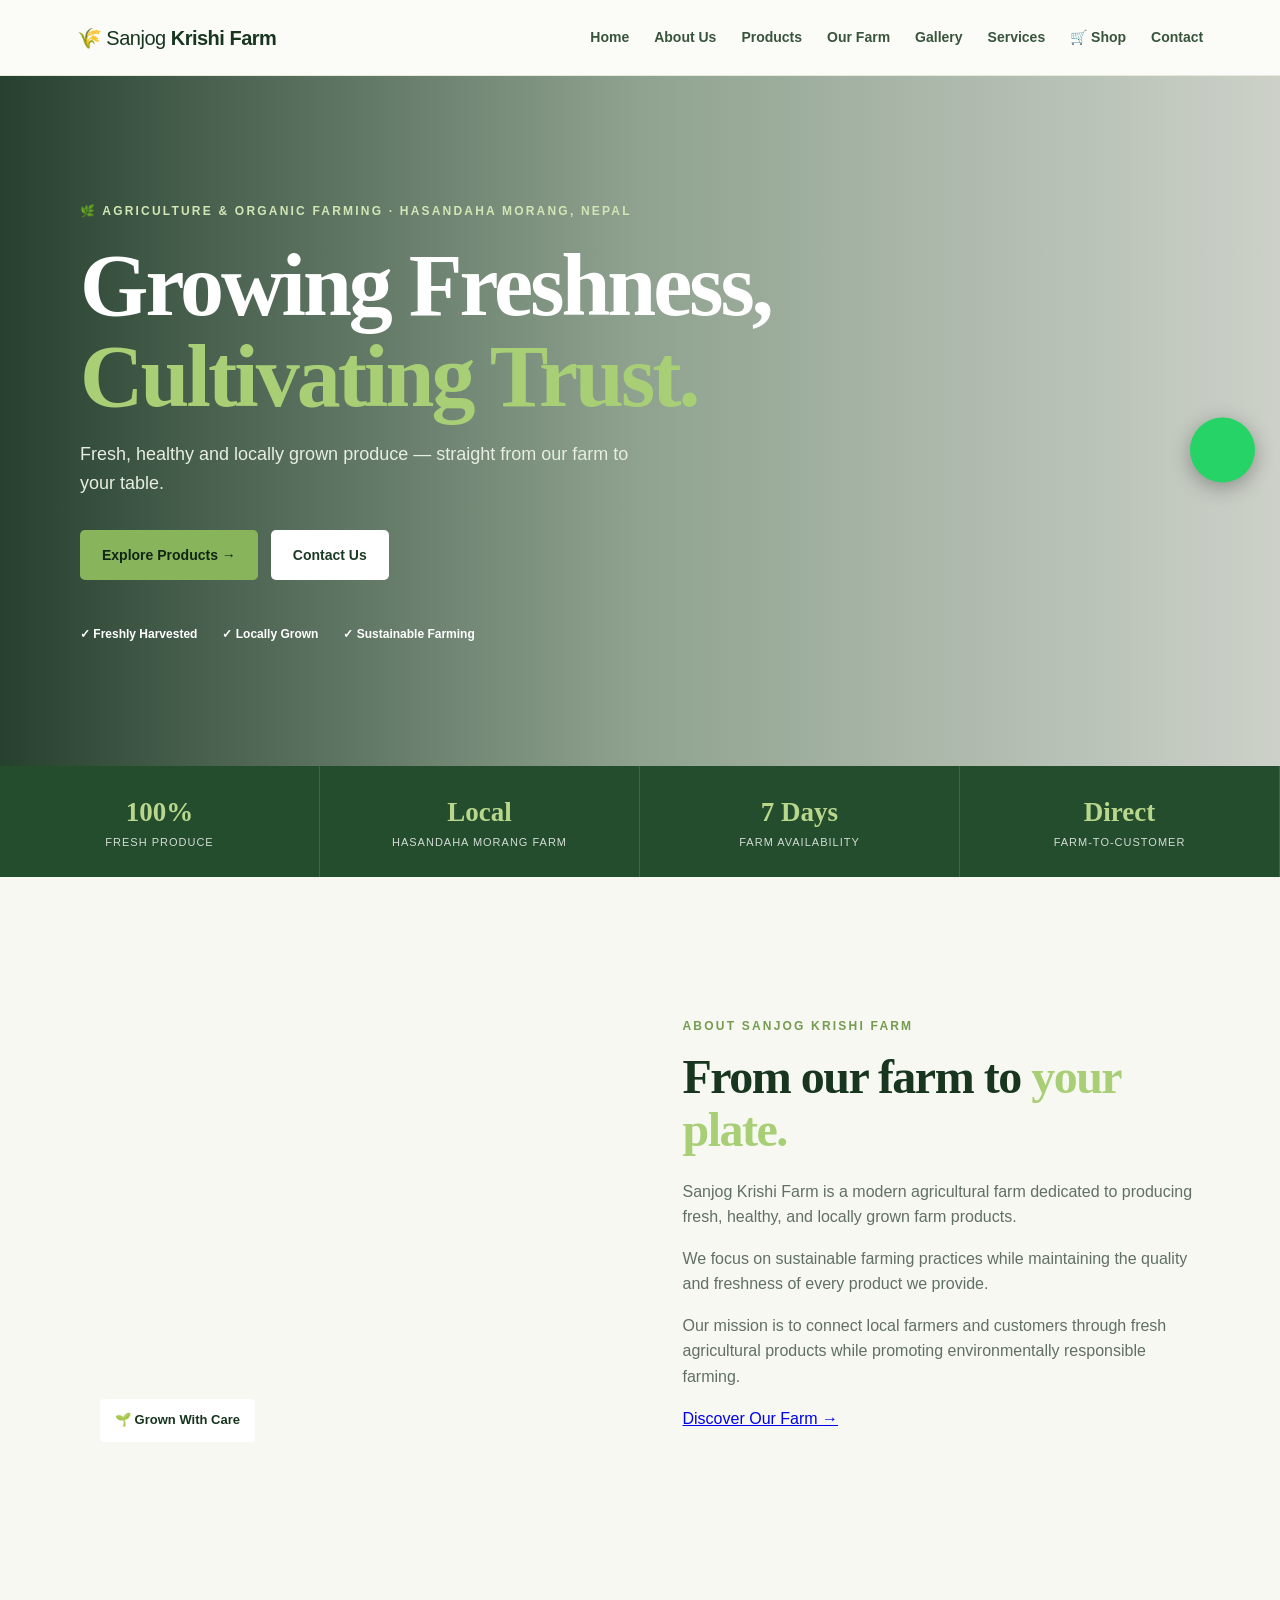
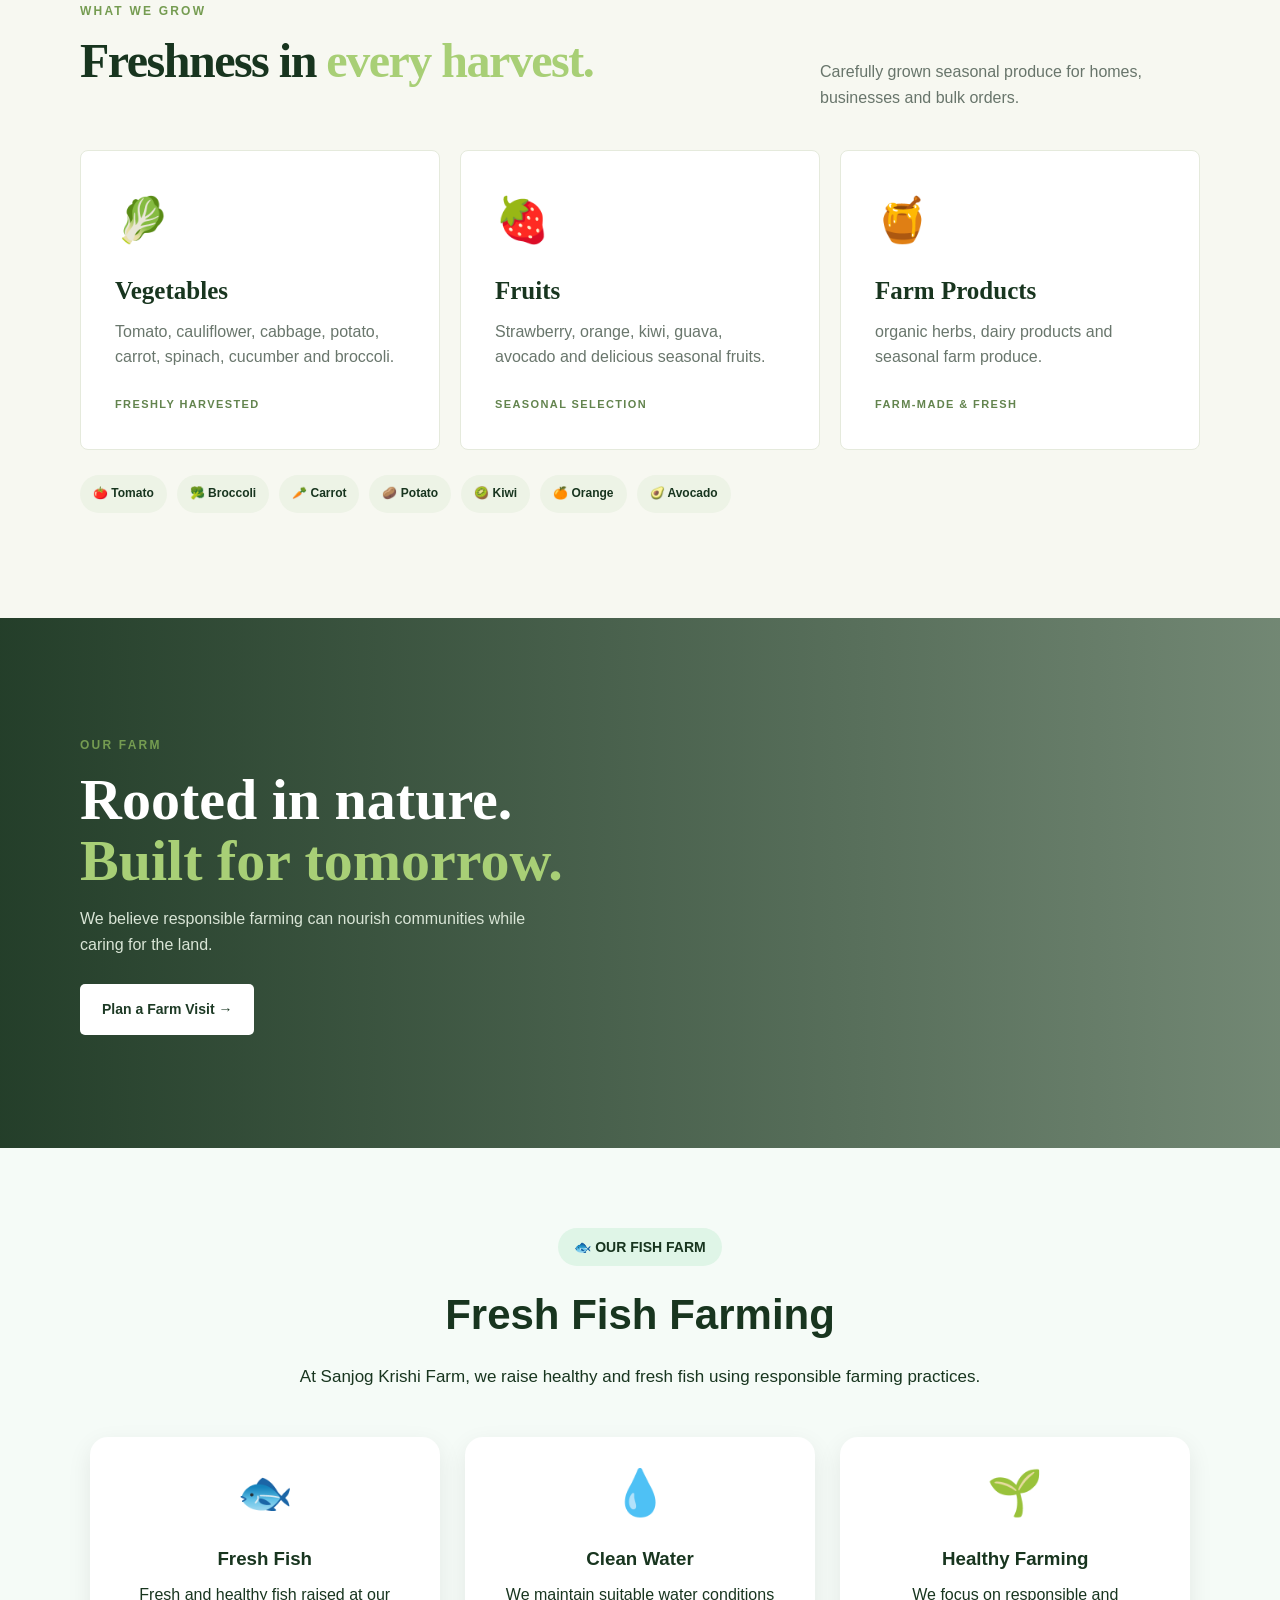
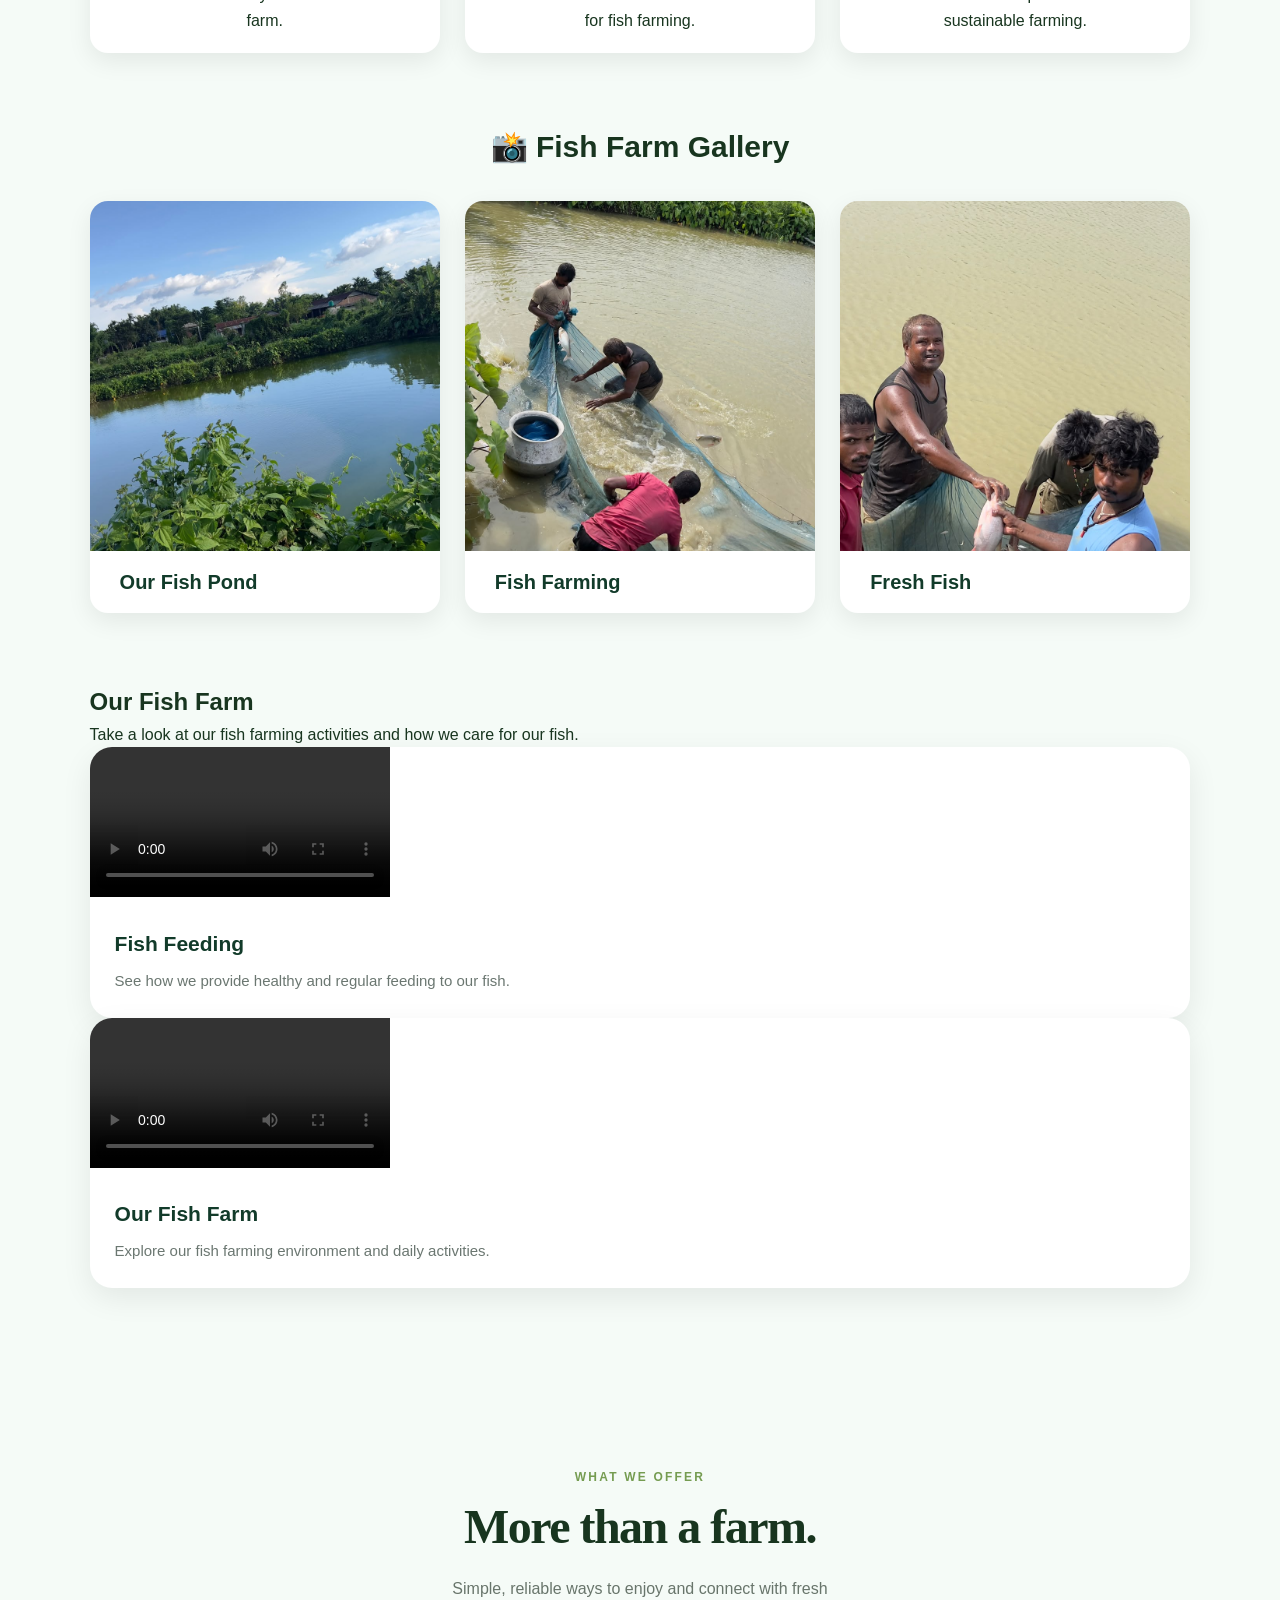
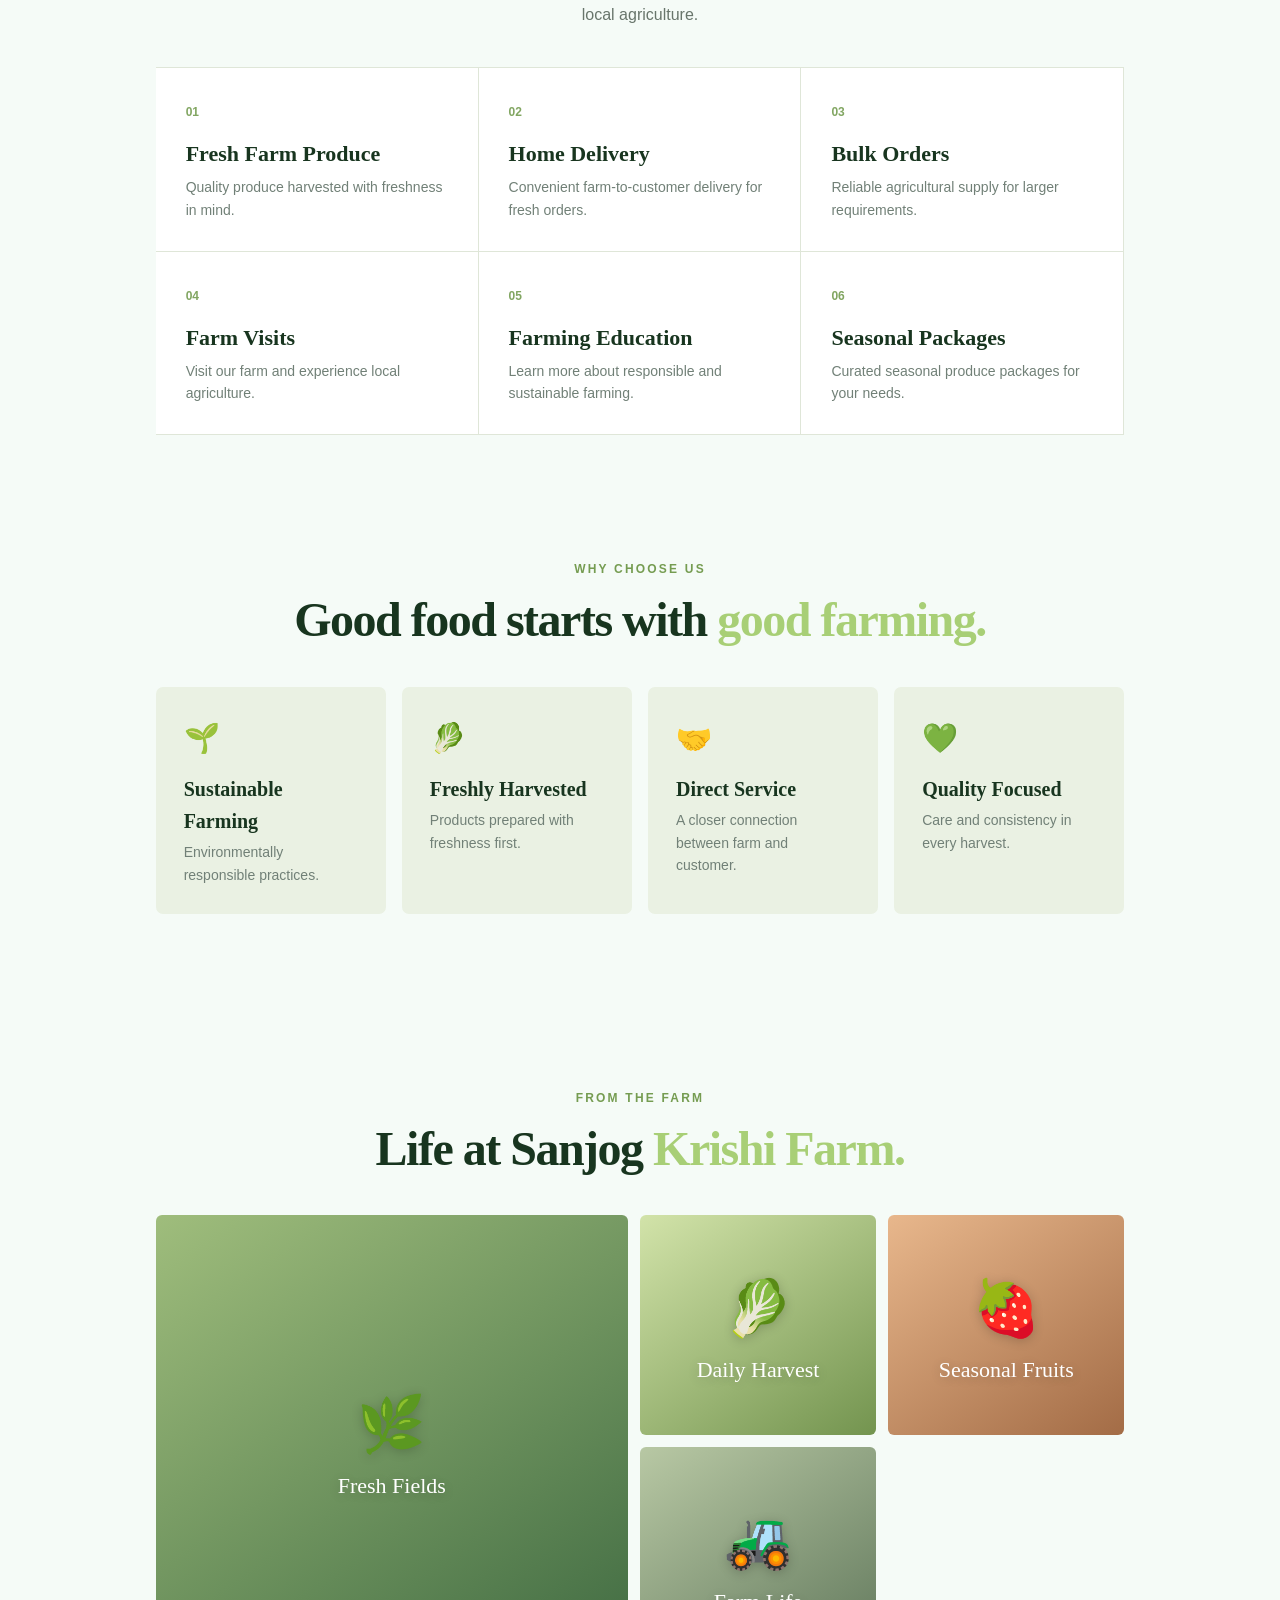
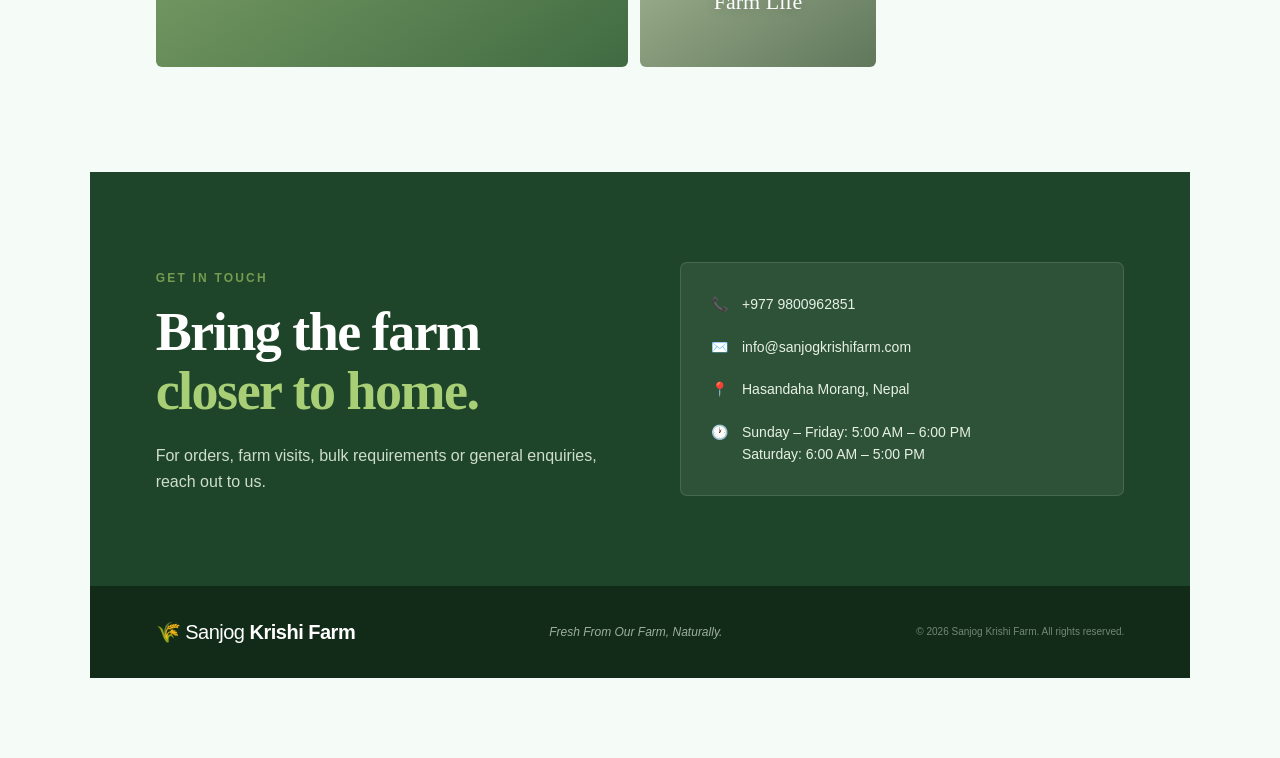
==== commit d4687899: "Update index.html" ====
--- a/index.html
+++ b/index.html
@@ -1,7 +1,7 @@
 <!DOCTYPE html>
 <html lang="en">
 
-<head>
+<head> 
     <head>
     <meta charset="UTF-8">
 
@@ -46,15 +46,20 @@
             ☰
         </button>
 
-        <nav>
-            <a href="#home">Home</a>
-            <a href="#about">About Us</a>
-            <a href="#products">Products</a>
-            <a href="#farm">Our Farm</a>
-            <a href="#gallery">Gallery</a>
-            <a href="#services">Services</a>
-            <a href="#contact">Contact</a>
-        </nav>
+        <nav> 
+    <a href="index.html#home">Home</a> 
+    <a href="index.html#about">About Us</a> 
+    <a href="index.html#products">Products</a> 
+    <a href="index.html#farm">Our Farm</a> 
+    <a href="index.html#gallery">Gallery</a> 
+    <a href="index.html#services">Services</a>
+
+    <a href="shop.html" class="shop-nav">
+        🛒 Shop
+    </a>
+
+    <a href="index.html#contact">Contact</a> 
+</nav>
 
     </header>
 
--- a/style.css
+++ b/style.css
@@ -1637,4 +1637,88 @@
 
 .discover-btn:hover span {
     transform: translateX(8px);
-}
+}/* ============================= */
+/* FISH VIDEO SECTION */
+/* ============================= */
+
+.fish-videos {
+    max-width: 1100px;
+    margin: 70px auto;
+    padding: 0 20px;
+    text-align: center;
+}
+
+.fish-videos h2 {
+    font-size: 32px;
+    margin-bottom: 10px;
+    color: #176b3a;
+}
+
+.fish-video-intro {
+    max-width: 650px;
+    margin: 0 auto 35px;
+    color: #666;
+    line-height: 1.6;
+}
+
+.fish-video-grid {
+    display: grid;
+    grid-template-columns: repeat(2, 1fr);
+    gap: 25px;
+}
+
+.fish-video-card {
+    background: #fff;
+    border-radius: 18px;
+    overflow: hidden;
+    box-shadow: 0 8px 25px rgba(0, 0, 0, 0.08);
+    text-align: left;
+    transition: transform 0.3s ease, box-shadow 0.3s ease;
+}
+
+.fish-video-card:hover {
+    transform: translateY(-5px);
+    box-shadow: 0 12px 30px rgba(0, 0, 0, 0.12);
+}
+
+.fish-video-card video {
+    display: block;
+    width: 100%;
+    height: 350px;
+    object-fit: cover;
+    background: #000;
+}
+
+.fish-video-content {
+    padding: 20px;
+}
+
+.fish-video-content h3 {
+    margin: 0 0 8px;
+    color: #176b3a;
+    font-size: 21px;
+}
+
+.fish-video-content p {
+    margin: 0;
+    color: #666;
+    line-height: 1.6;
+}
+
+
+/* MOBILE */
+@media (max-width: 700px) {
+
+    .fish-video-grid {
+        grid-template-columns: 1fr;
+    }
+
+    .fish-videos h2 {
+        font-size: 27px;
+    }
+
+    .fish-video-card video {
+        height: auto;
+        min-height: 250px;
+    }
+}
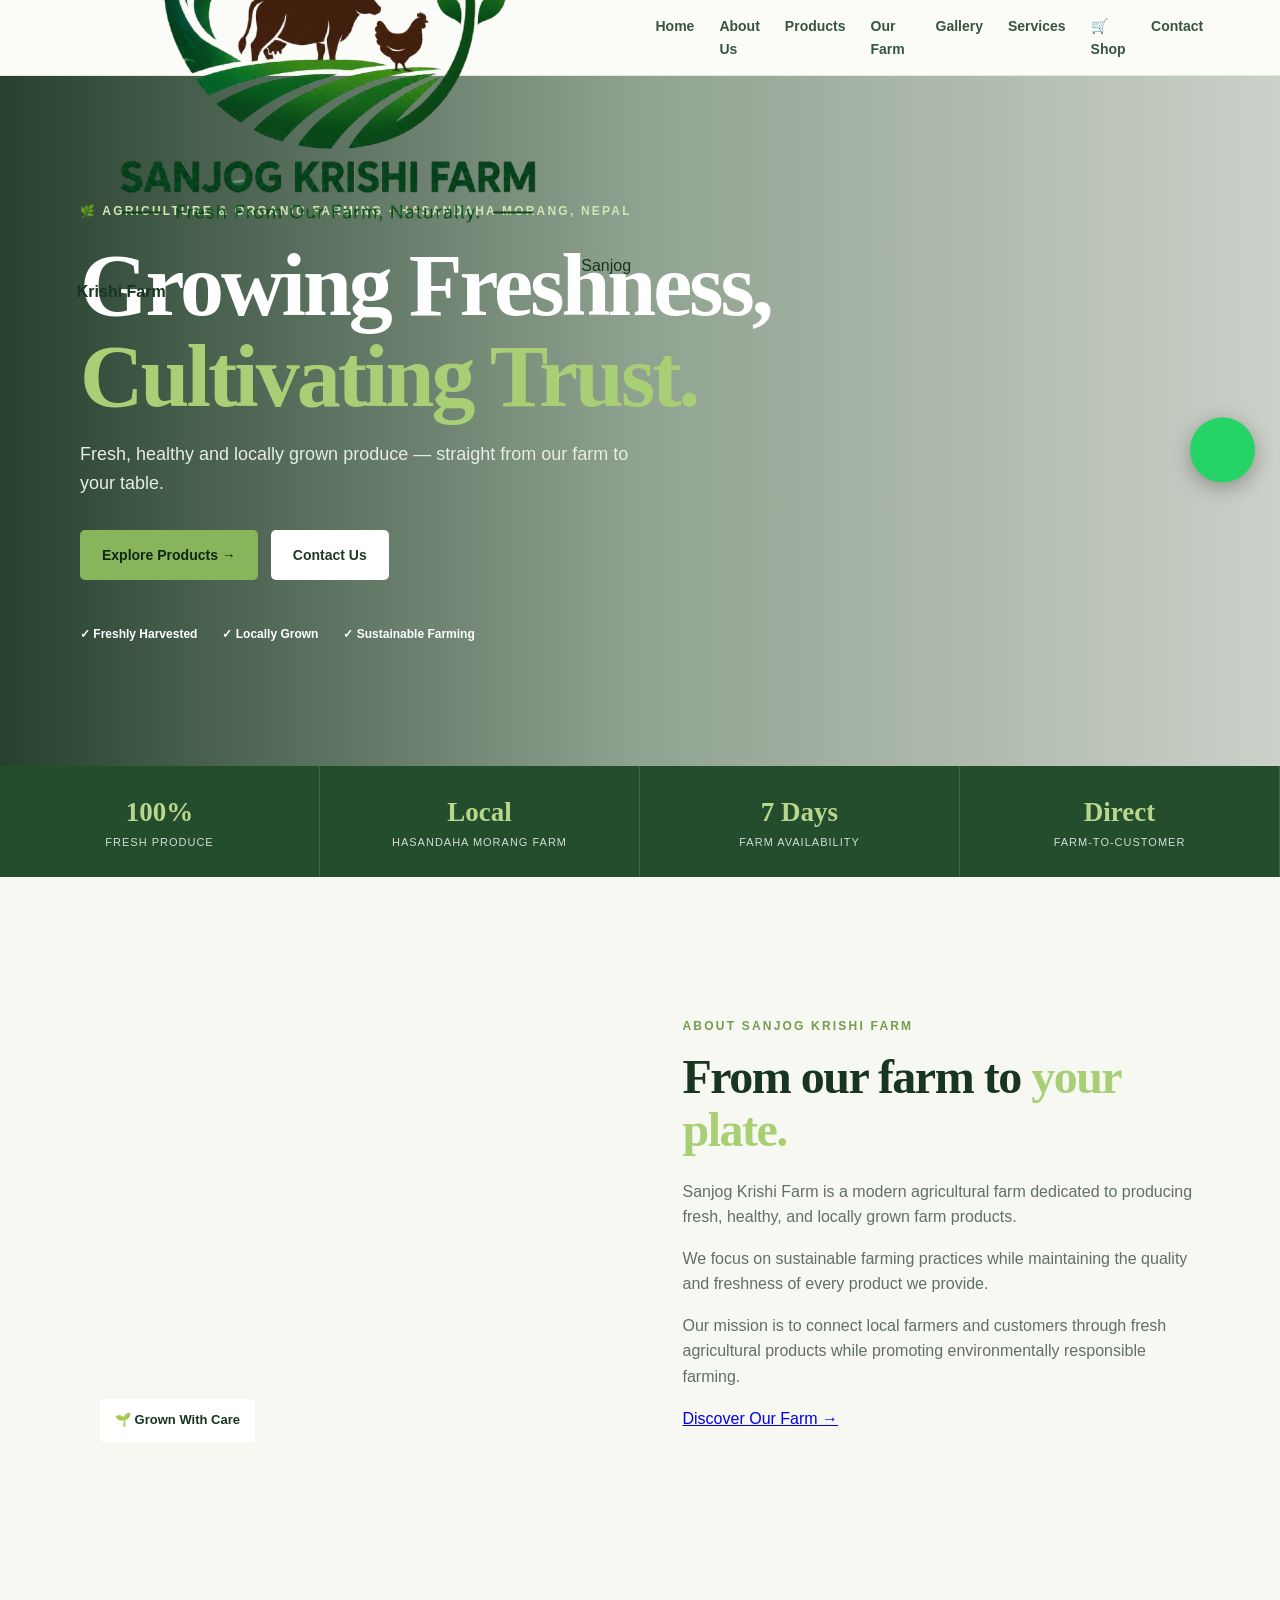
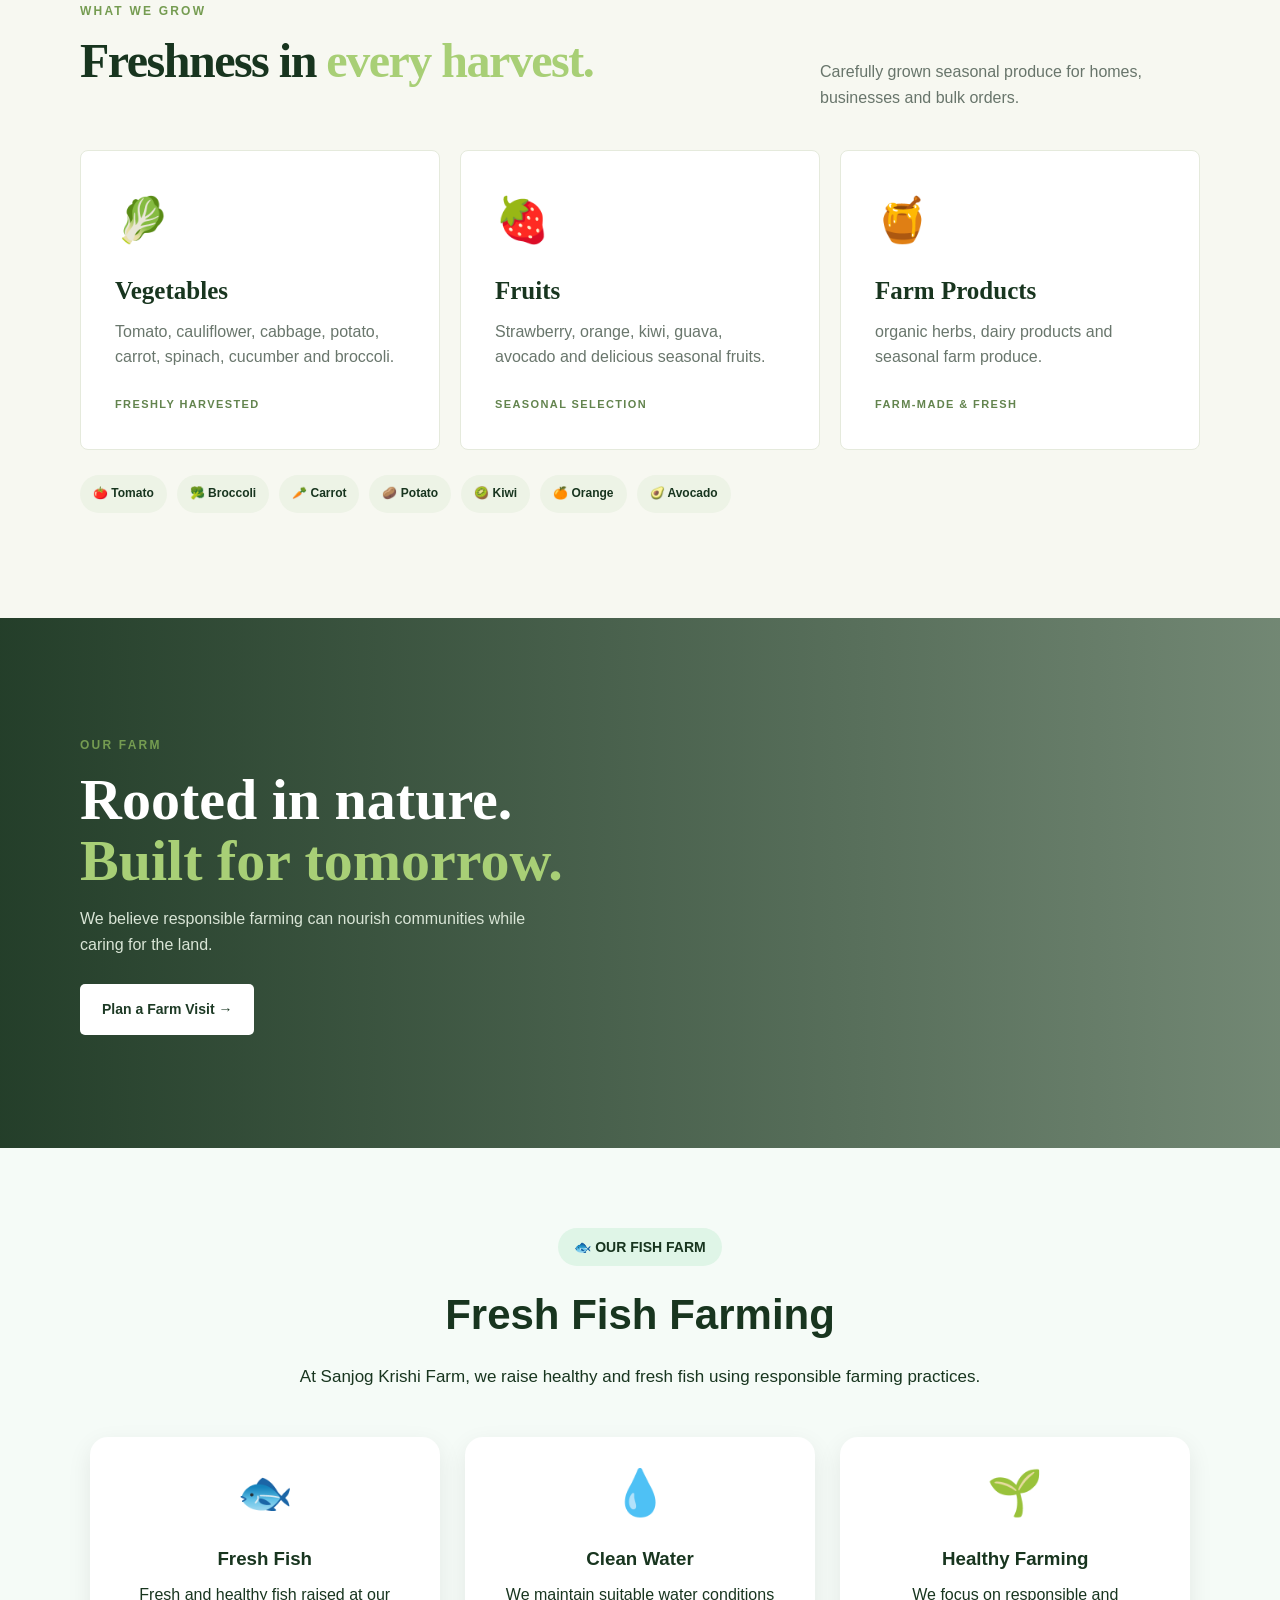
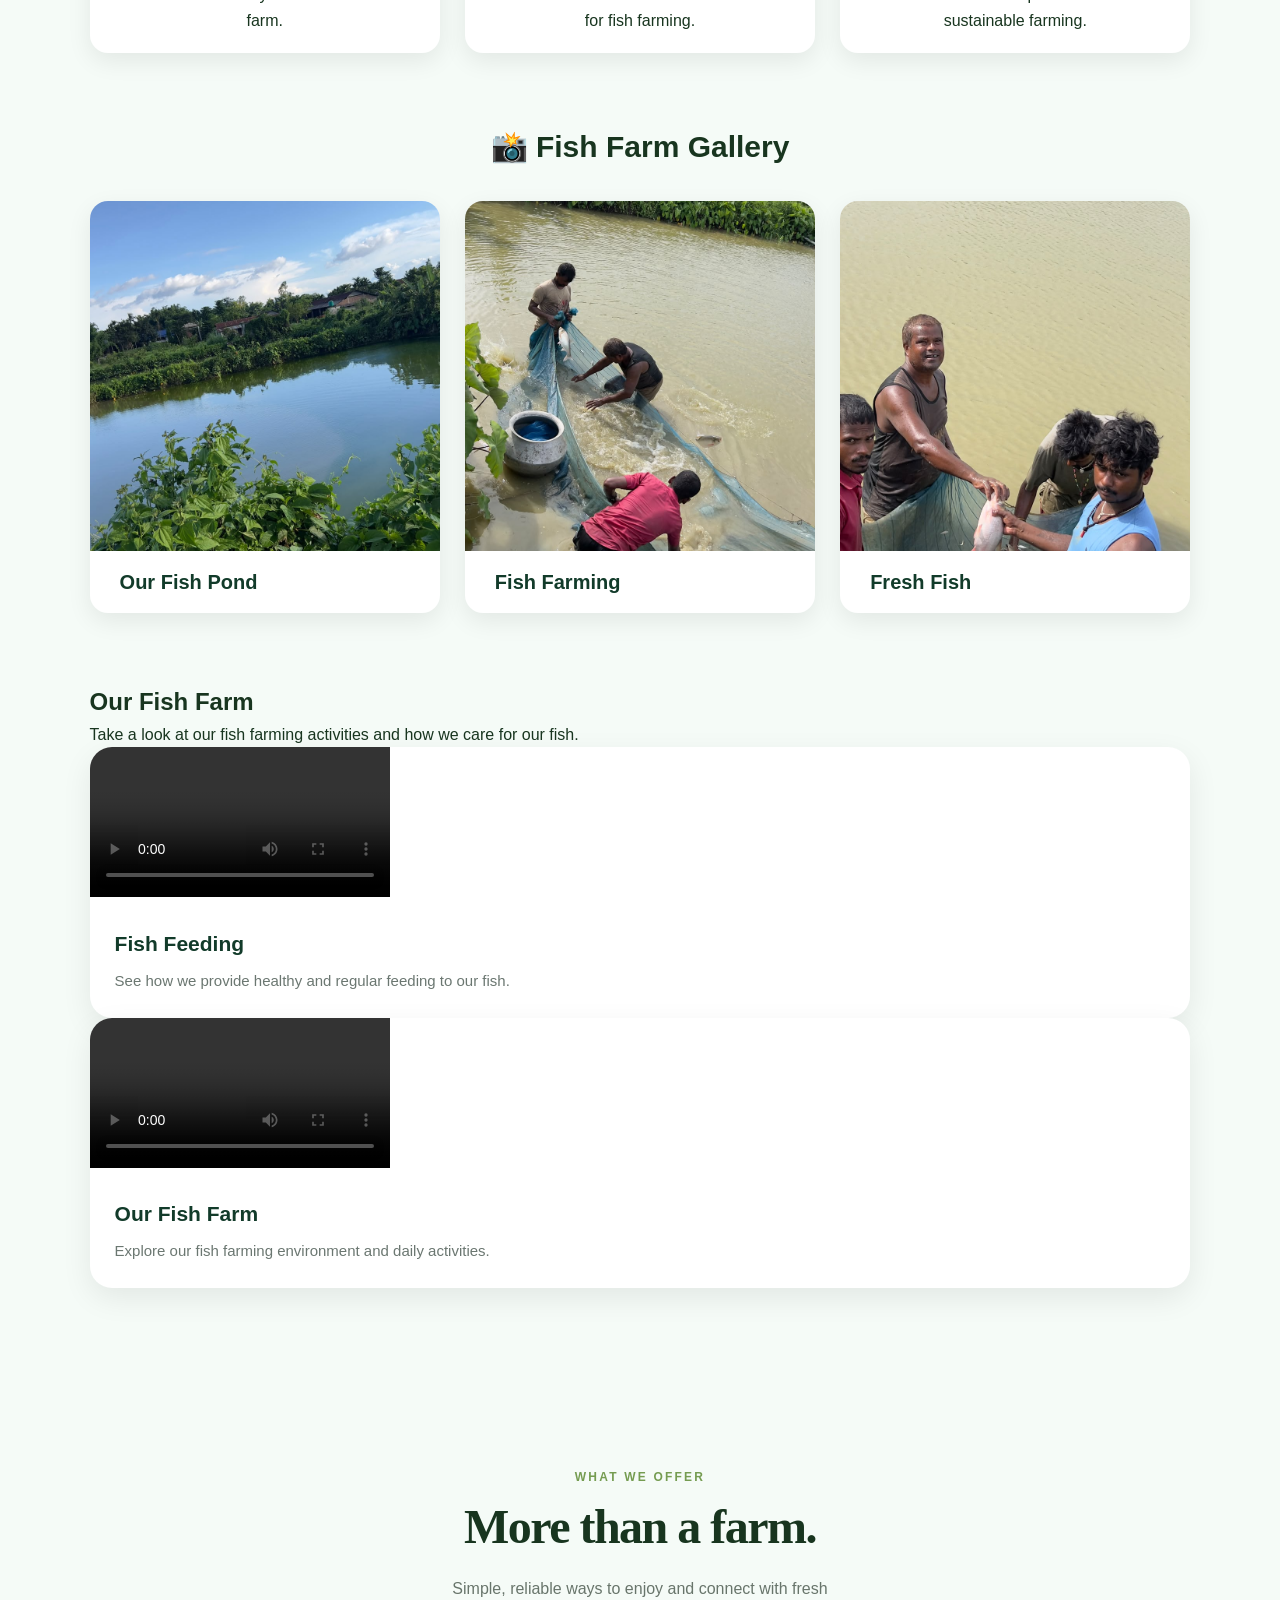
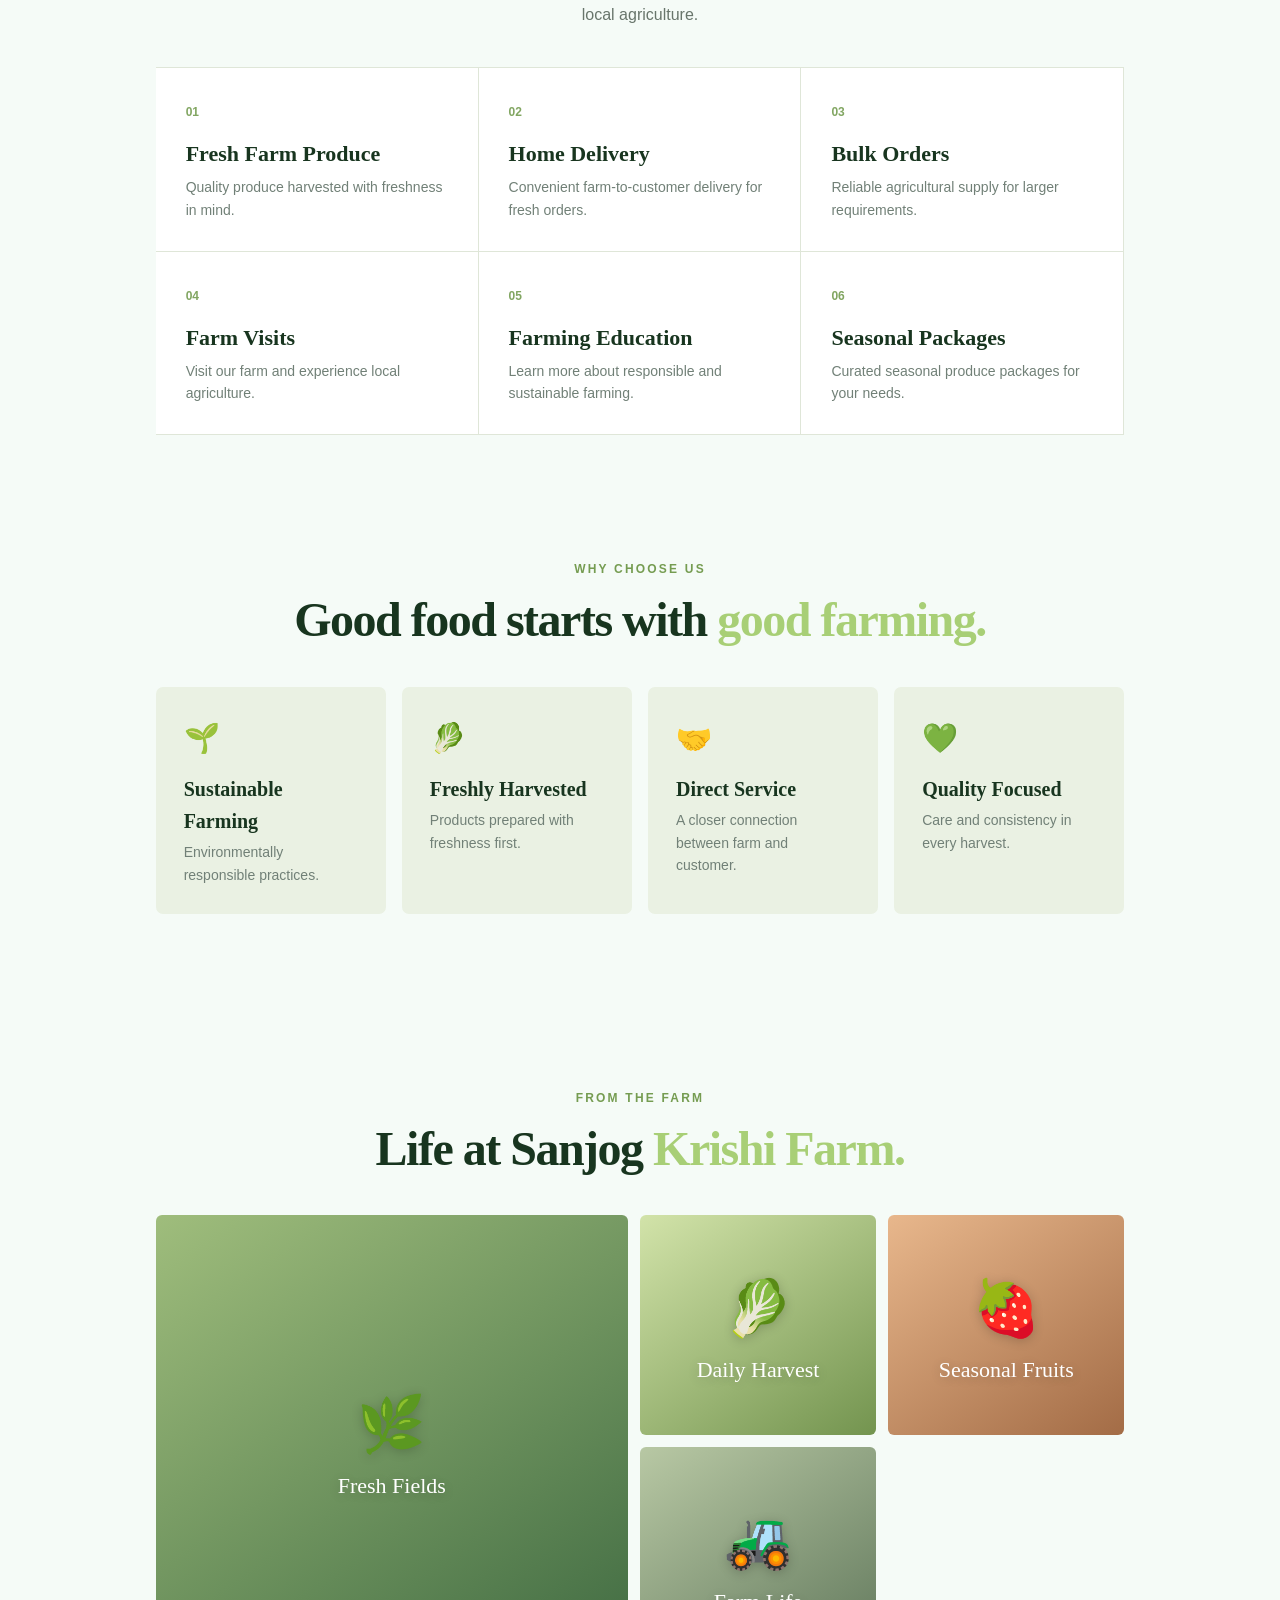
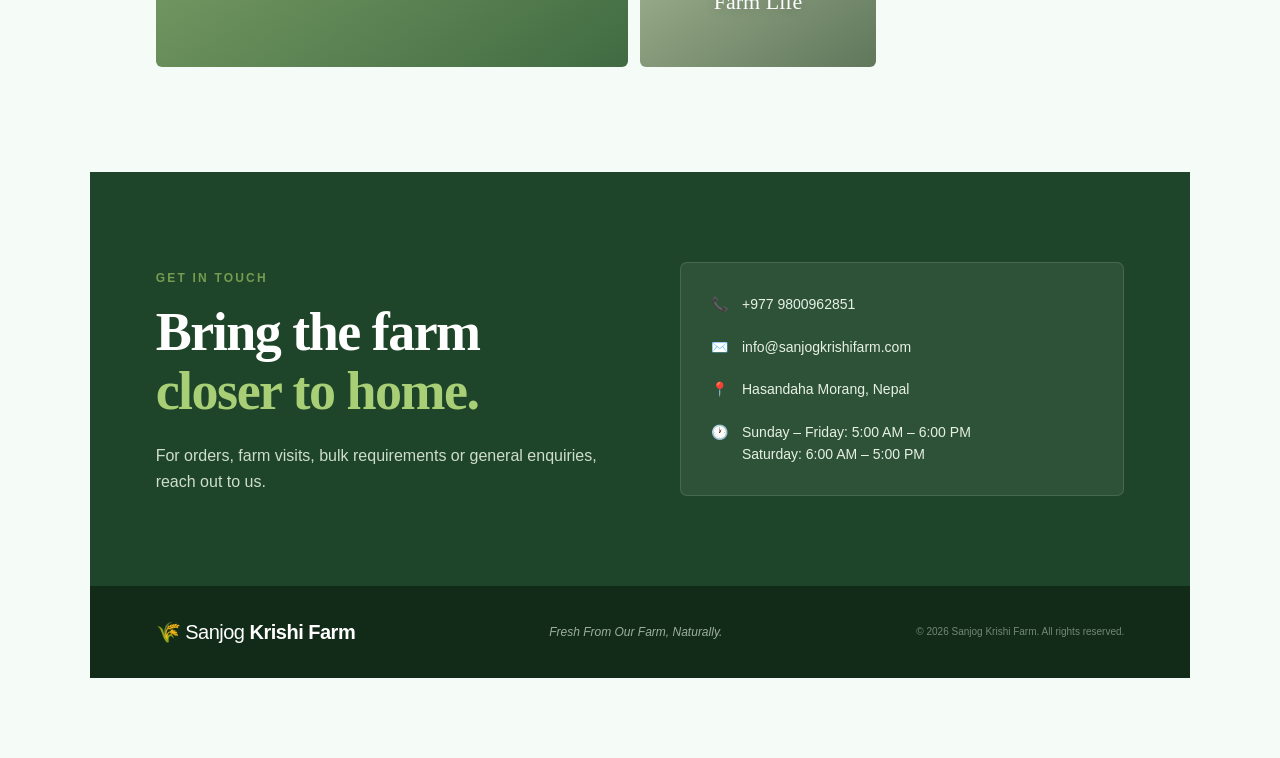
==== commit d438f176: "Update print statement from 'Hello' to 'Goodbye'" ====
--- a/index.html
+++ b/index.html
@@ -38,9 +38,10 @@
 
     <header class="header">
 
-        <a href="#home" class="logo">
-            🌾 Sanjog <b>Krishi Farm</b>
-        </a>
+        <div class="brand">
+    <img src="logo.-removebg-preview.png" alt="Sanjog Krishi Farm Logo">
+    <span>Sanjog <strong>Krishi Farm</strong></span>
+</div>
 
         <button class="menu" aria-label="Open menu">
             ☰
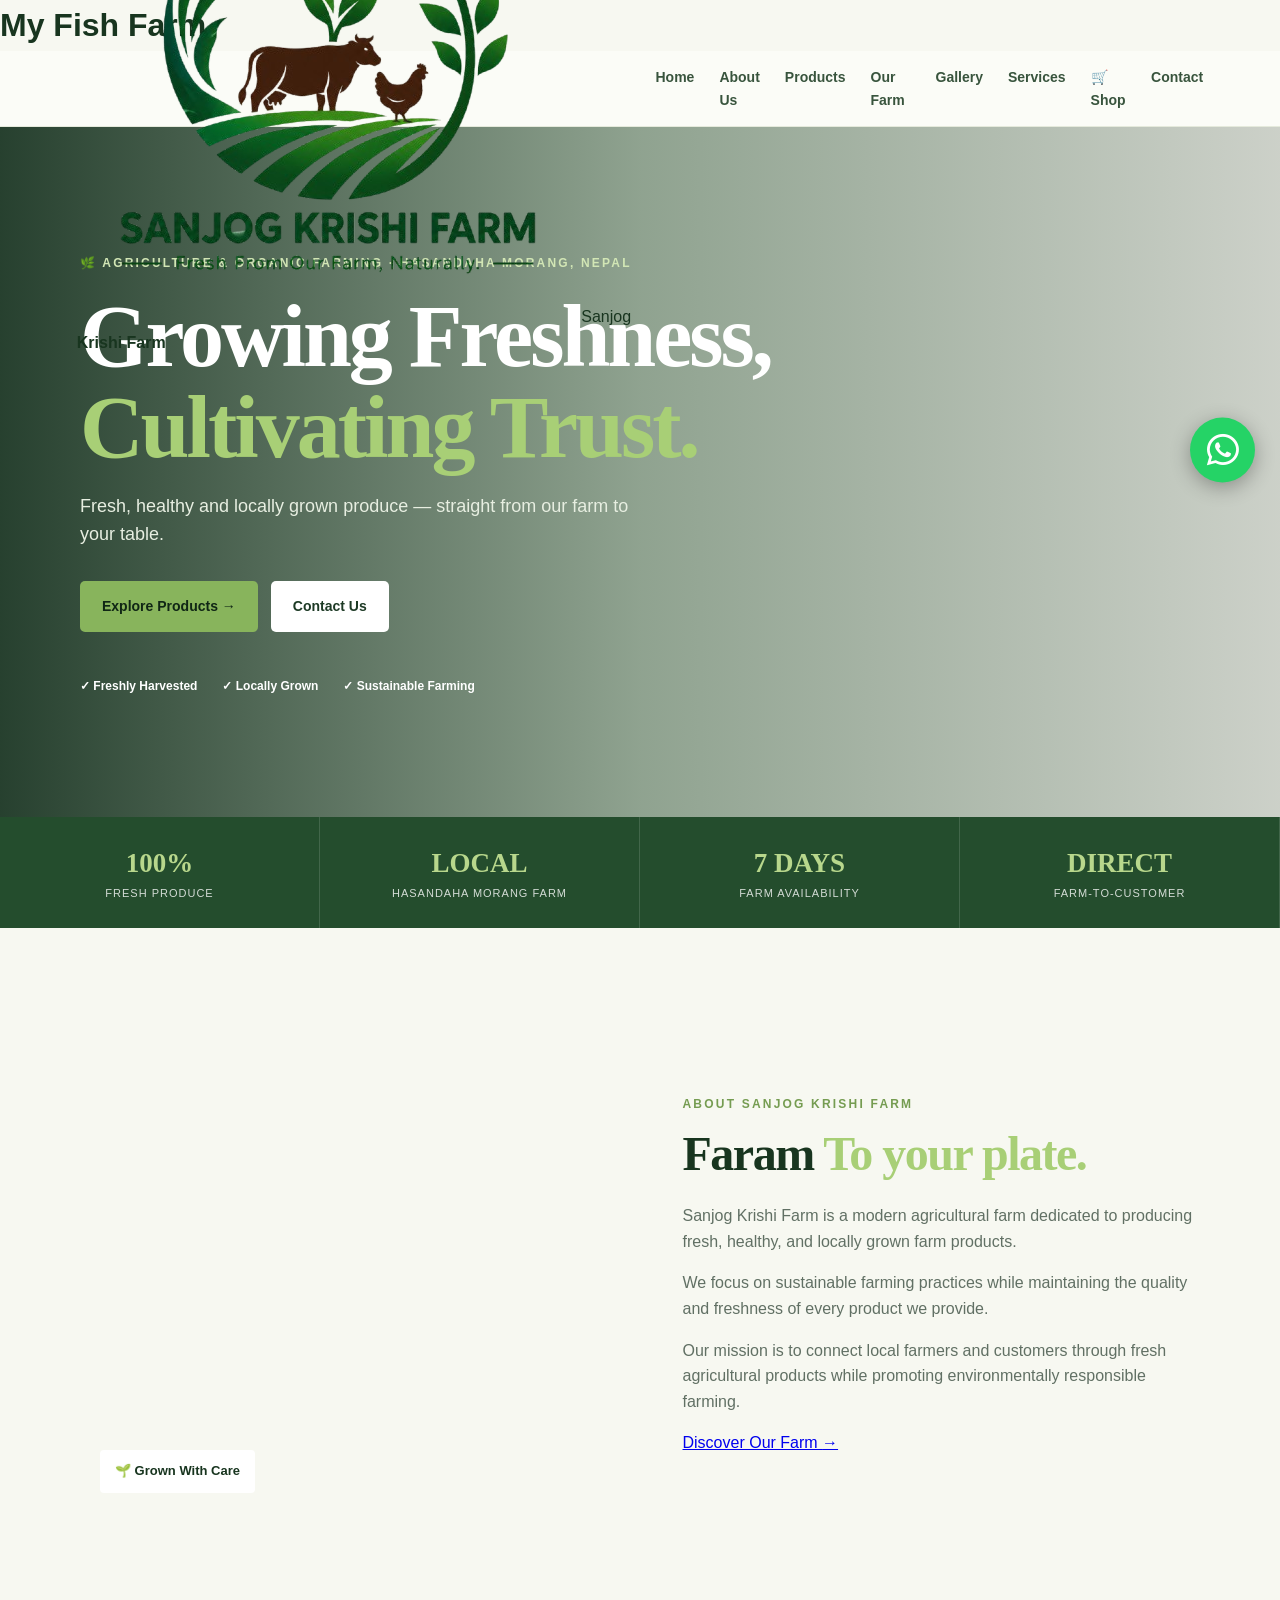
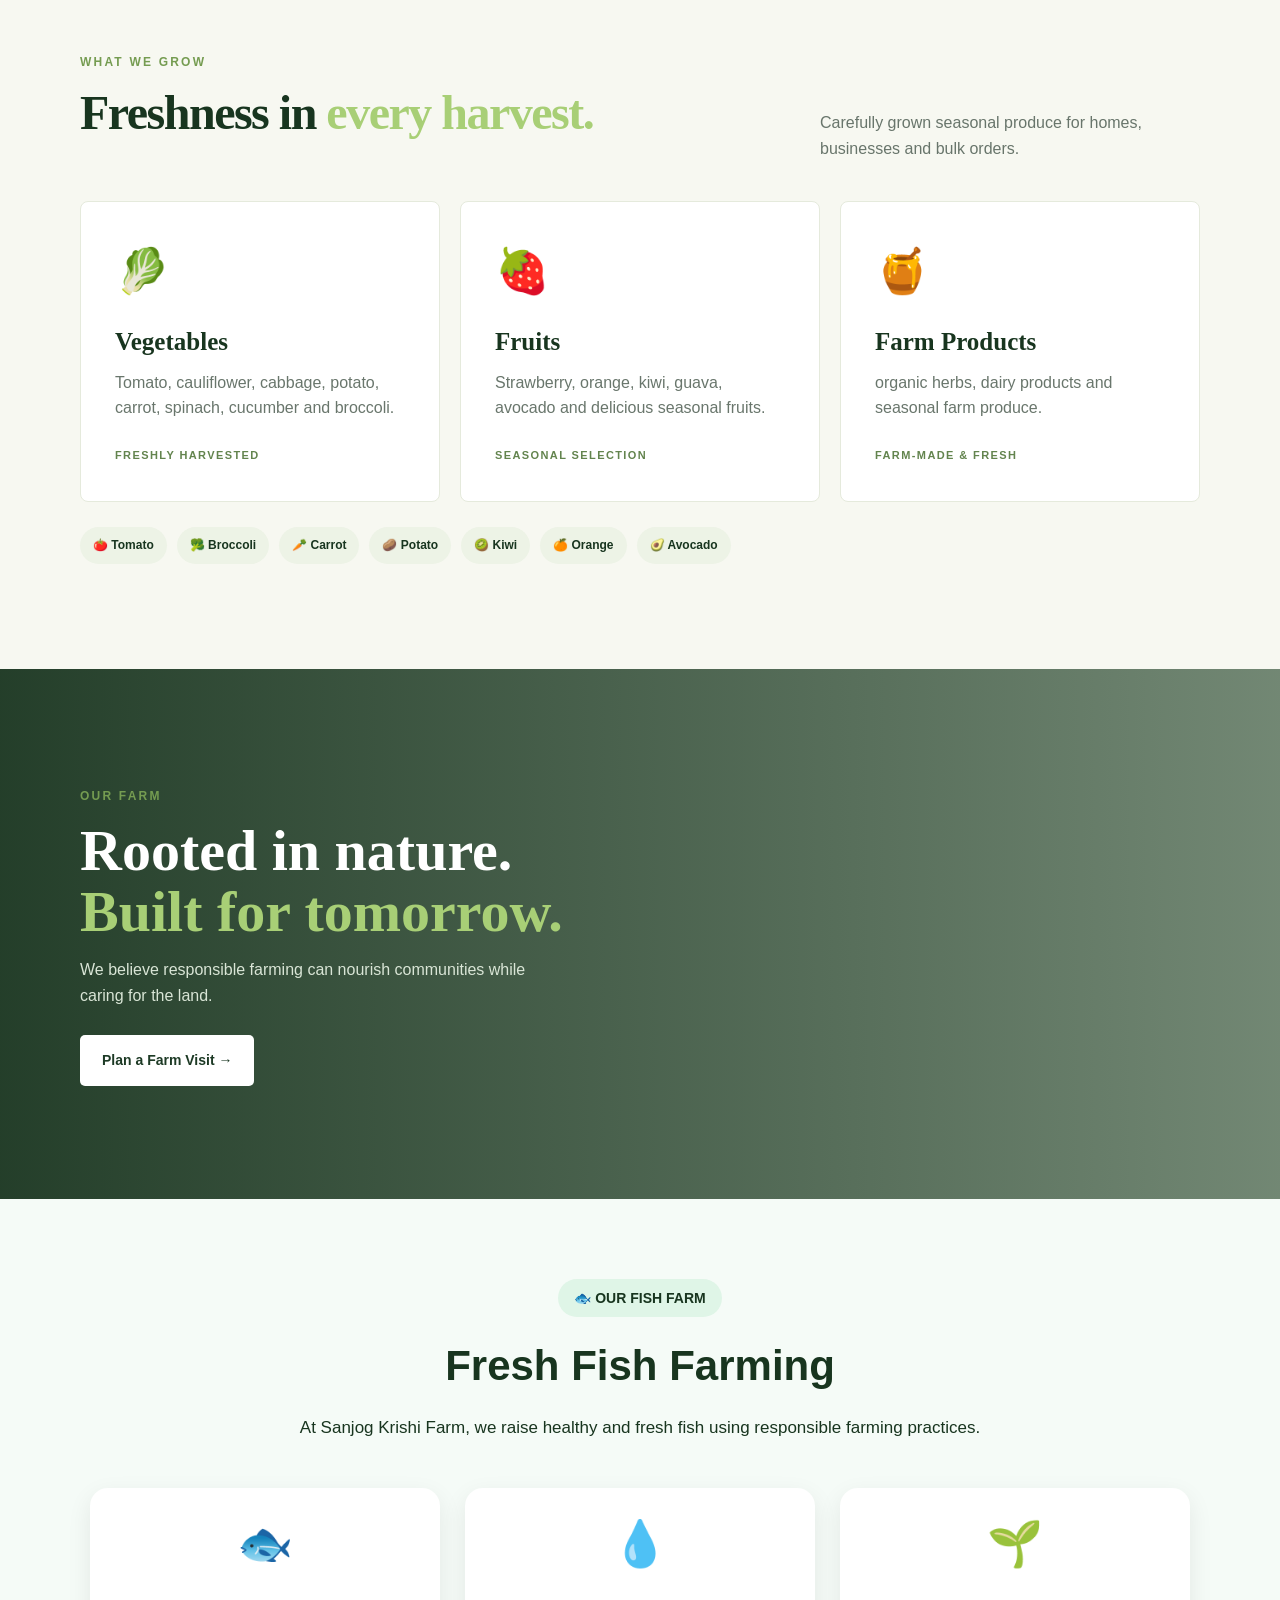
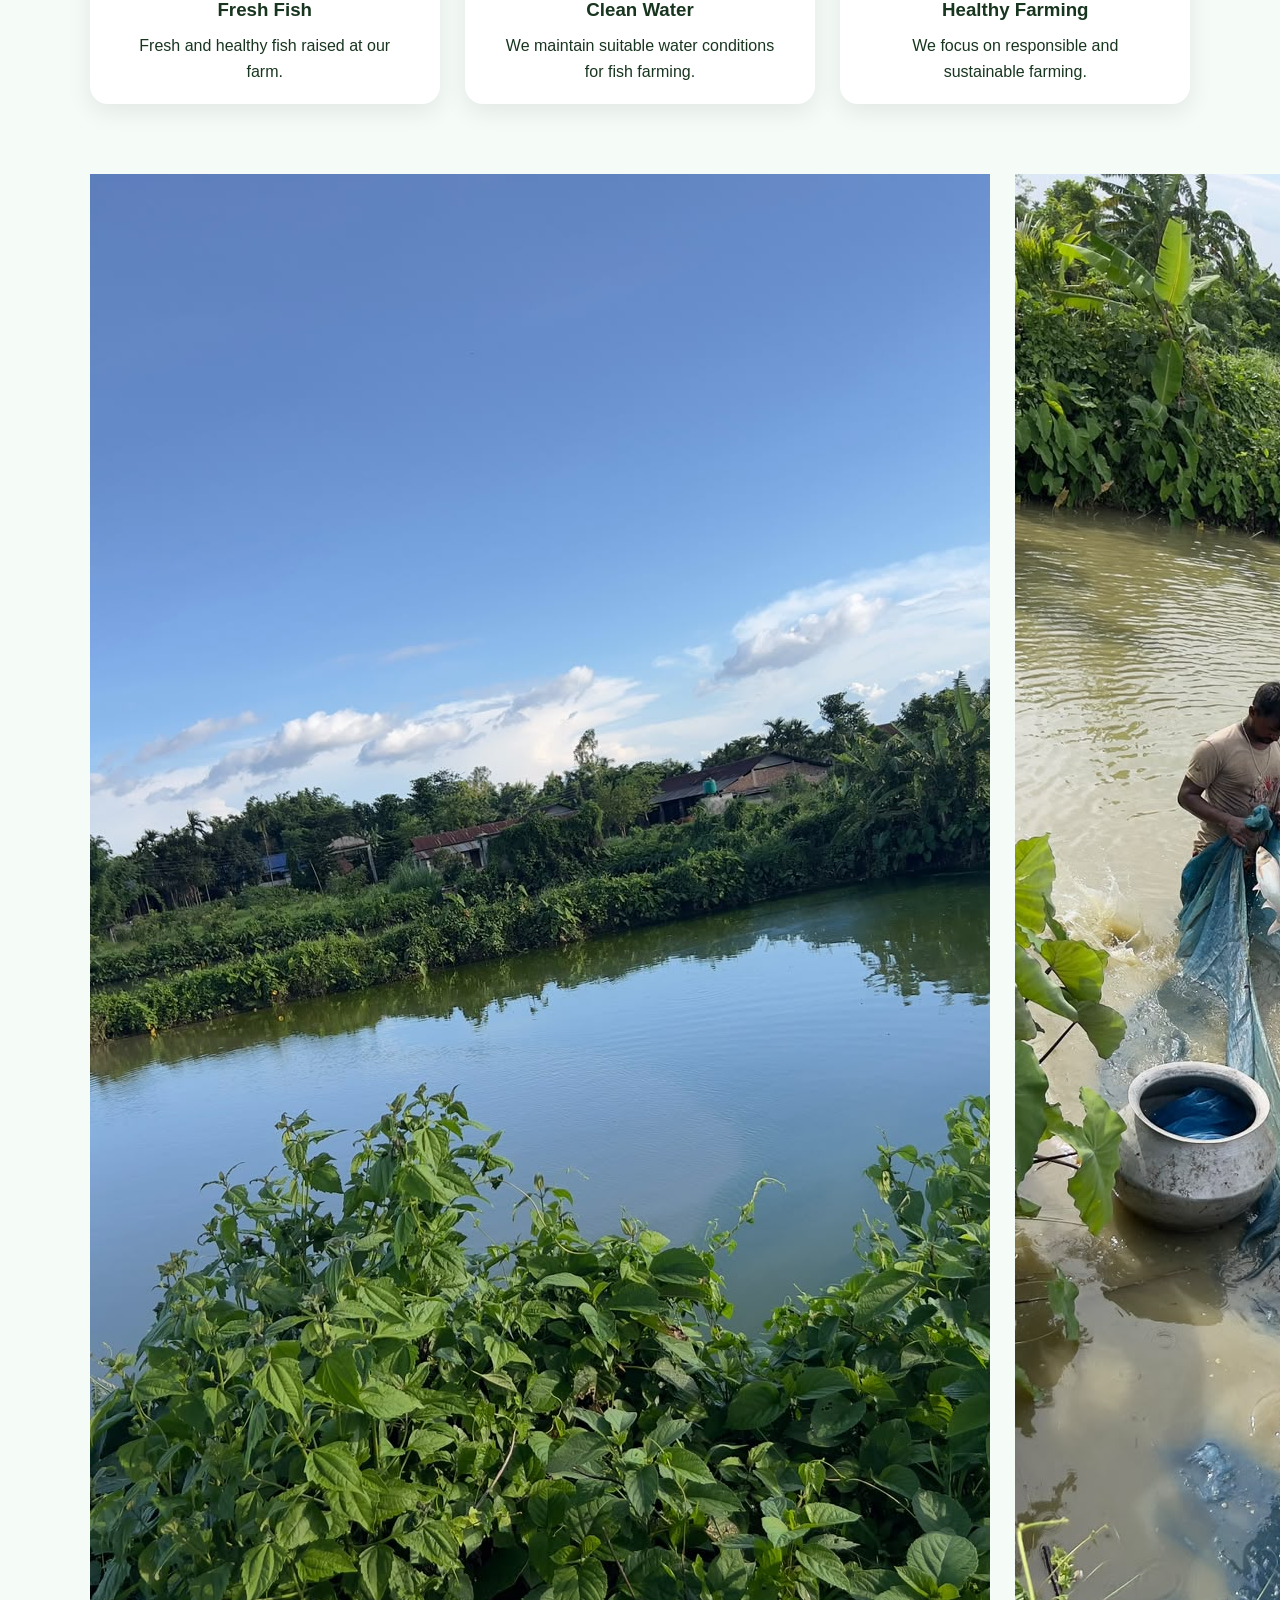
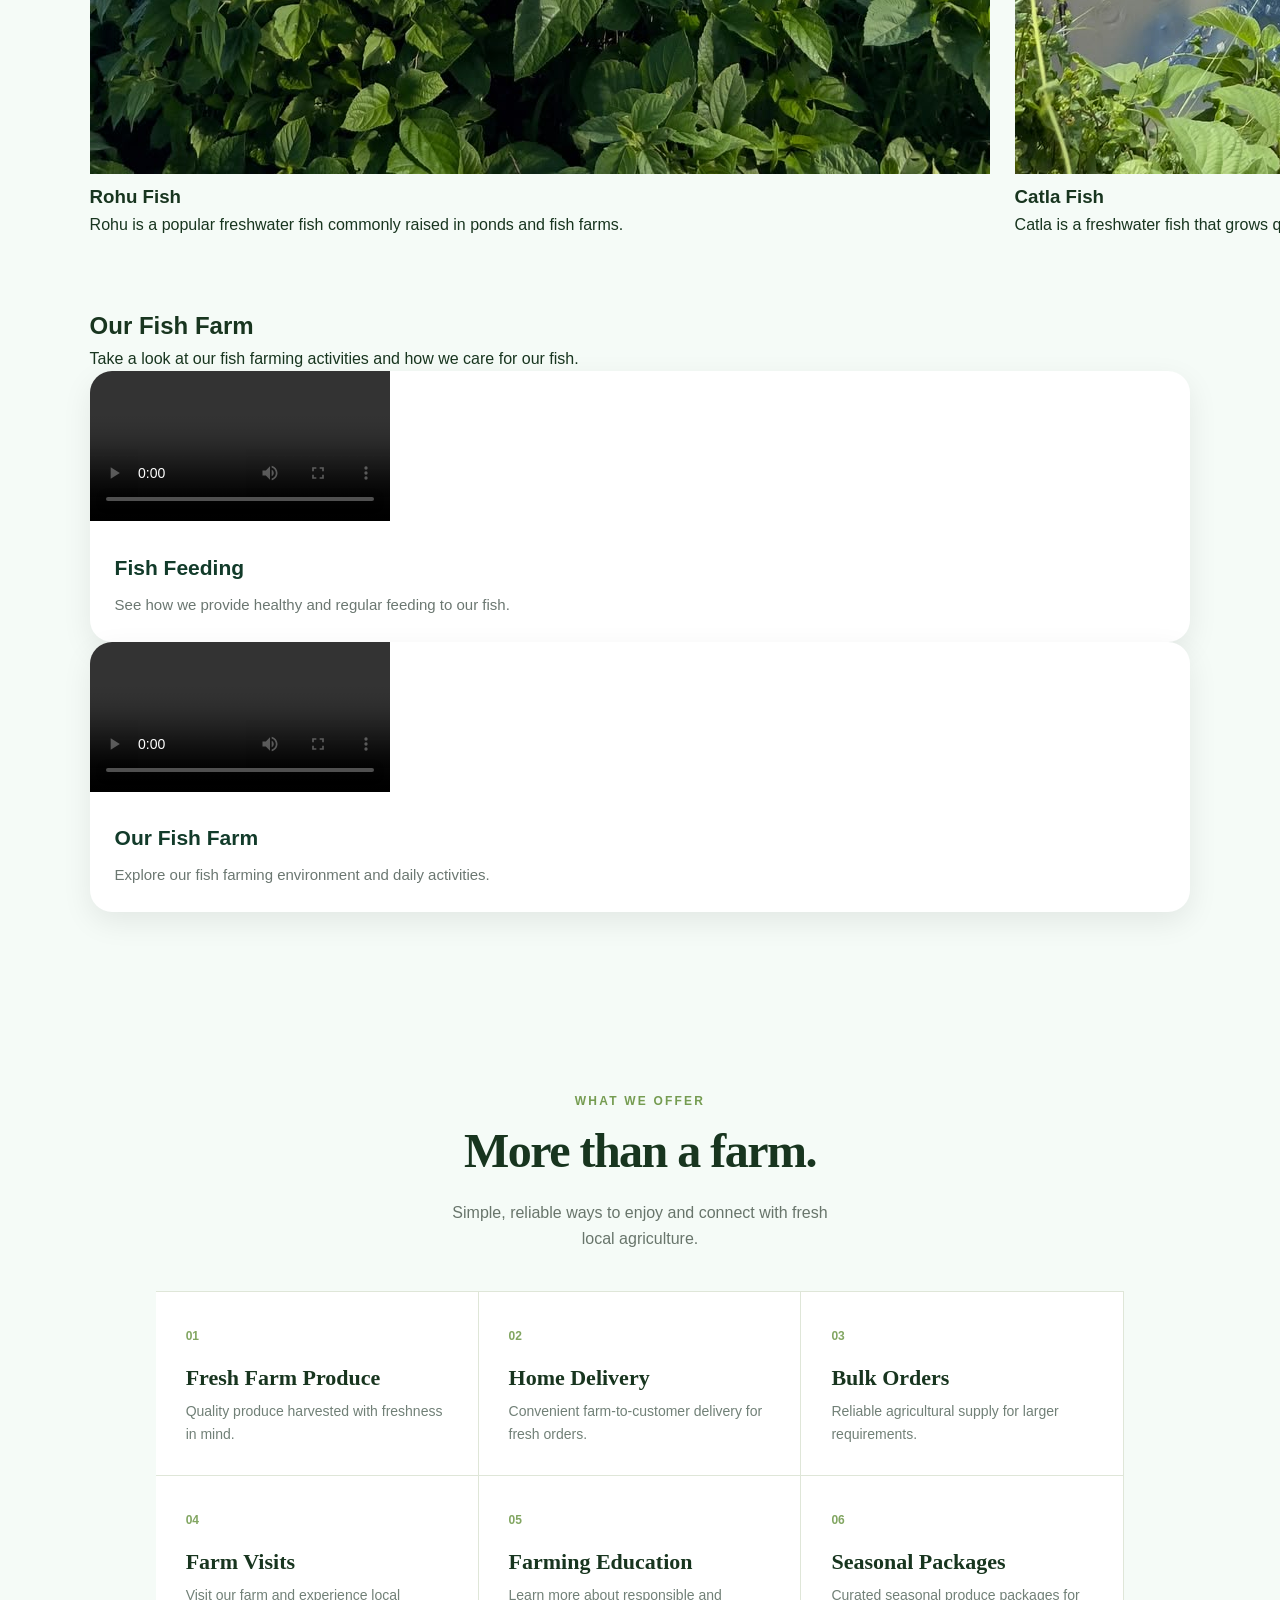
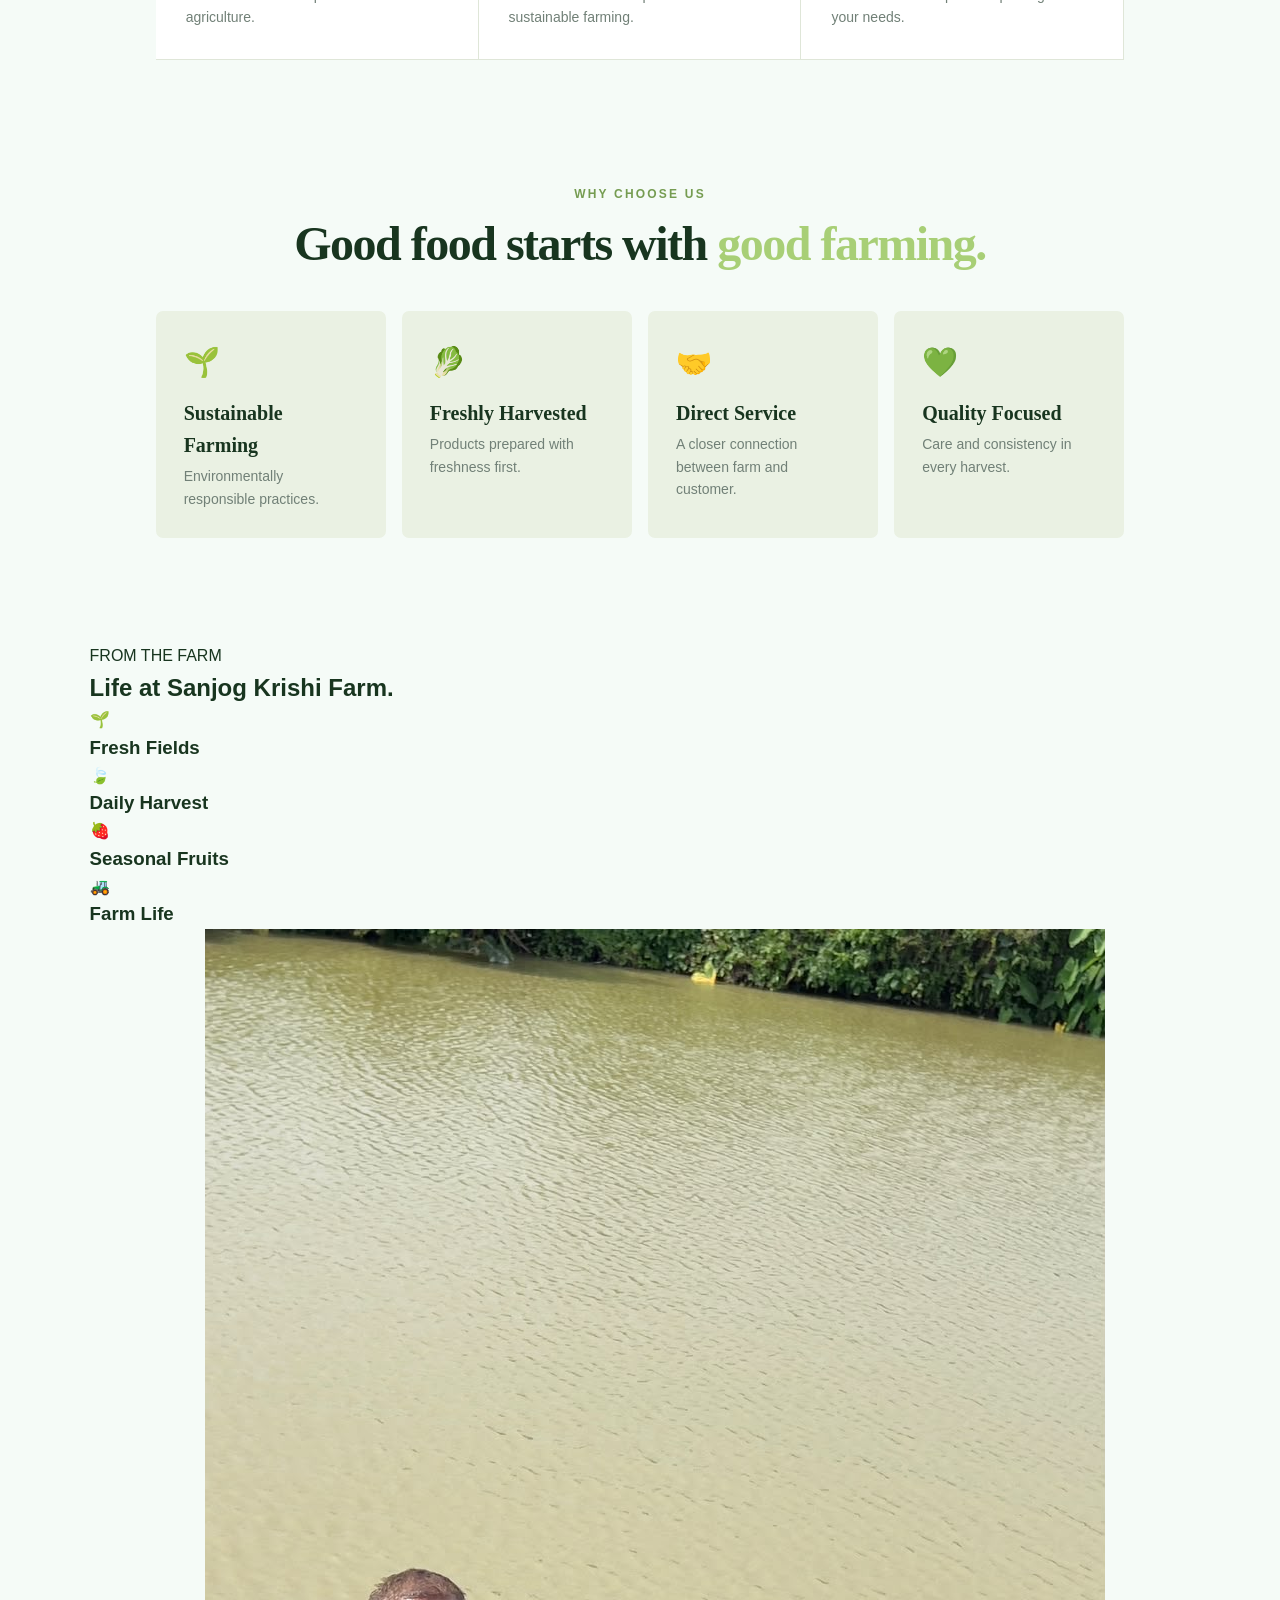
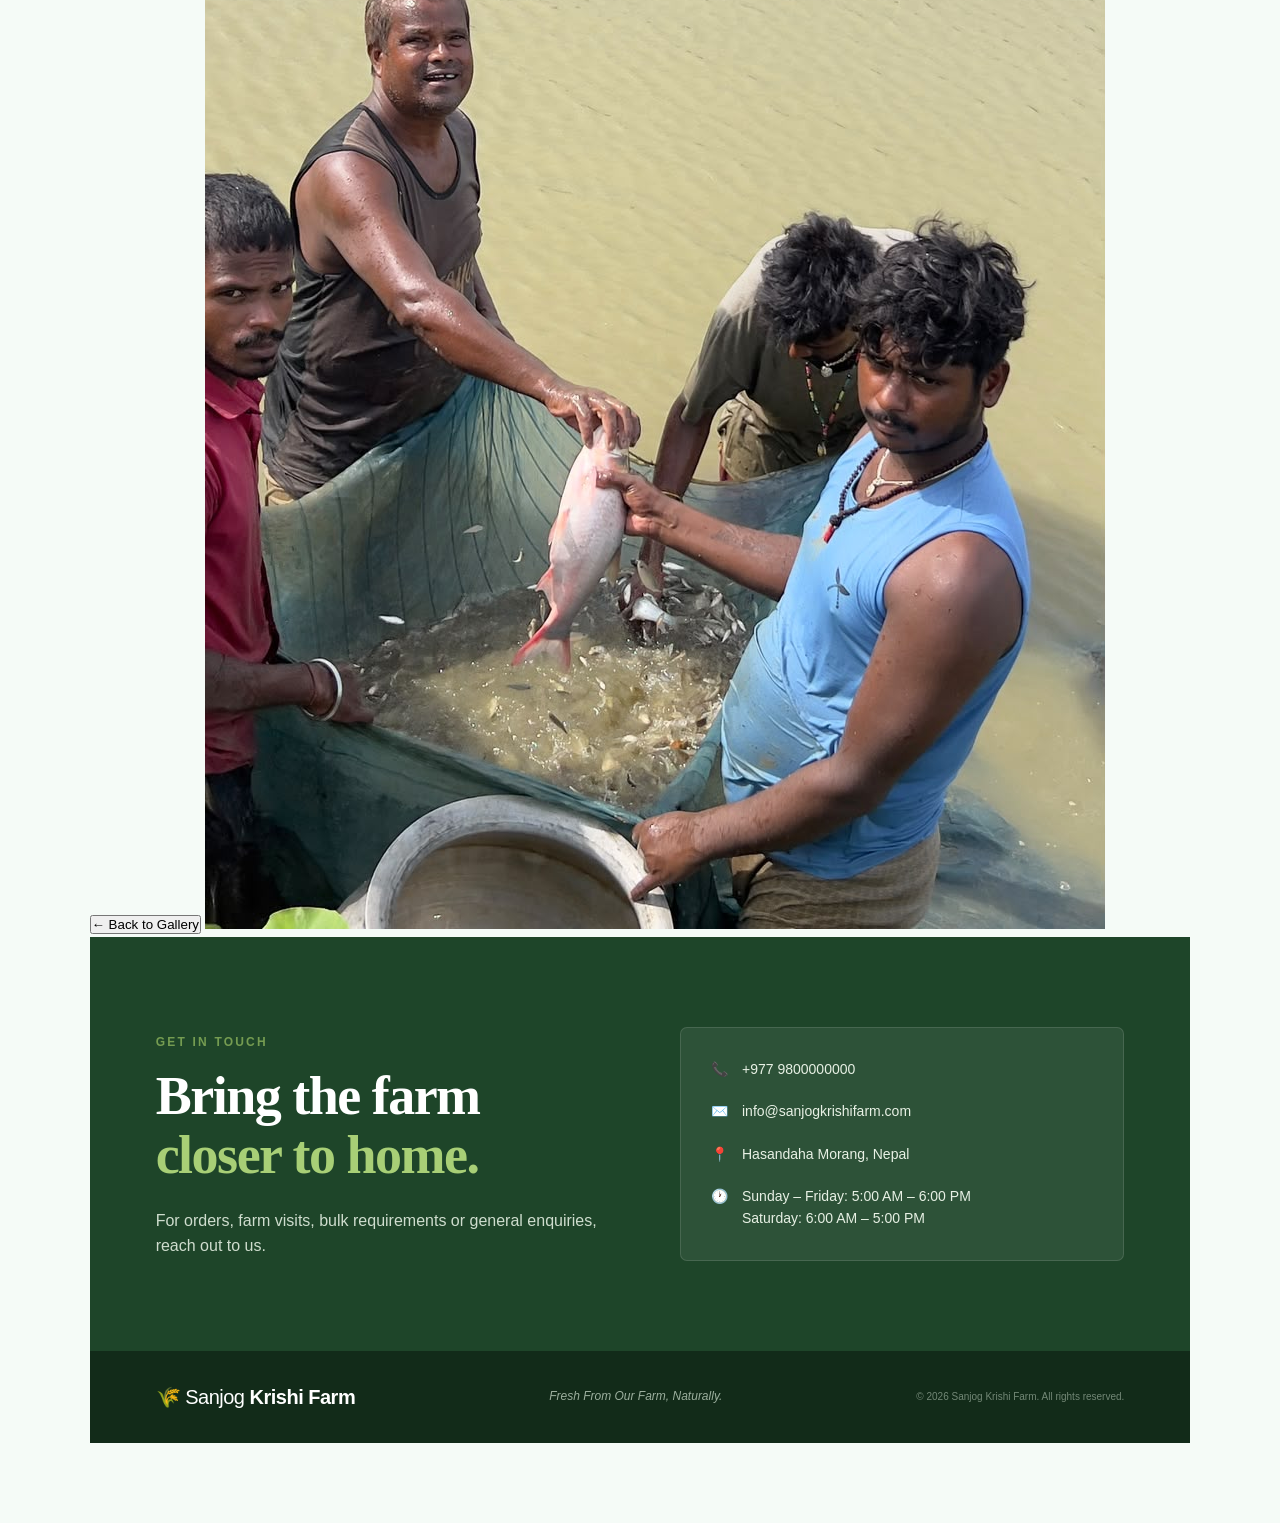
==== commit a5b6181a: "Update index.html" ====
--- a/index.html
+++ b/index.html
@@ -1,8 +1,12 @@
 <!DOCTYPE html>
 <html lang="en">
-
-<head> 
+<head>
     <head>
+        <link rel="stylesheet"
+href="https://cdnjs.cloudflare.com/ajax/libs/font-awesome/6.5.2/css/all.min.css">
+        
+        <h1>My Fish Farm</h1>
+
     <meta charset="UTF-8">
 
     <meta name="viewport" content="width=device-width, initial-scale=1.0">
@@ -37,6 +41,7 @@
     <!-- ================= HEADER ================= -->
 
     <header class="header">
+
 
         <div class="brand">
     <img src="logo.-removebg-preview.png" alt="Sanjog Krishi Farm Logo">
@@ -121,17 +126,17 @@
         </div>
 
         <div>
-            <strong>Local</strong>
+            <strong>LOCAL</strong>
             <span>Hasandaha Morang Farm</span>
         </div>
 
         <div>
-            <strong>7 Days</strong>
+            <strong>7 DAYS</strong>
             <span>Farm Availability</span>
         </div>
 
         <div>
-            <strong>Direct</strong>
+            <strong>DIRECT</strong>
             <span>Farm-to-Customer</span>
         </div>
 
@@ -158,8 +163,8 @@
             </span>
 
             <h2>
-                From our farm to
-                <em>your plate.</em>
+                Faram
+                <em>To your plate.</em>
             </h2>
 
             <p>
@@ -179,10 +184,11 @@
                 through fresh agricultural products while promoting
                 environmentally responsible farming.
             </p>
-
             <a href="farm.html" class="discover-btn">
     Discover Our Farm <span>→</span>
 </a>
+
+            
         </div>
 
     </section>
@@ -336,8 +342,6 @@
         </div>
 
     </section>
-    
-                     
     <!-- ================= FISH FARMING SECTION ================= -->
 <section id="fish-farming" class="fish-section">
 
@@ -375,38 +379,59 @@
 
 
     <!-- ================= FISH PHOTOS ================= -->
-    <div class="fish-media">
-
-        <h2>📸 Fish Farm Gallery</h2>
-
-        <div class="fish-gallery">
-
-            <div class="fish-photo">
-                <img src="fish.jpeg"
-                     alt="Fish at Sanjog Krishi Farm">
-                <h3>Our Fish Pond</h3>
-            </div>
-
-            <div class="fish-photo">
-                <img src="WhatsApp Image 2026-09-08 at 13.34.07.jpeg"
-                     alt="Fish farming at Sanjog Krishi Farm">
-                <h3>Fish Farming</h3>
-            </div>
-
-            <div class="fish-photo">
-                <img src="photo.jpeg" 
-                     alt="Fresh fish at Sanjog Krishi Farm">
-                <h3>Fresh Fish</h3>
-            </div>
-
-        </div>
-
-    </div>
-
-
-    
-
-                <!-- FISH VIDEOS SECTION -->
+    <div class="fish-gallery">
+
+    <!-- PHOTO 1 -->
+    <div class="fish-photo-card" onclick="toggleFish(this)">
+        <div class="fish-image-box">
+            <img src="fish.jpeg" alt="Rohu Fish">
+        </div>
+
+        <div class="fish-description">
+            <h3>Rohu Fish</h3>
+            <p>
+                Rohu is a popular freshwater fish commonly
+                raised in ponds and fish farms.
+            </p>
+        </div>
+    </div>
+
+
+    <!-- PHOTO 2 -->
+    <div class="fish-photo-card" onclick="toggleFish(this)">
+        <div class="fish-image-box">
+            <img src="WhatsApp Image 2026-09-08 at 13.34.07.jpeg" alt="Catla Fish">
+        </div>
+
+        <div class="fish-description">
+            <h3>Catla Fish</h3>
+            <p>
+                Catla is a freshwater fish that grows quickly
+                and is widely cultivated in fish farms.
+            </p>
+        </div>
+    </div>
+
+
+    <!-- PHOTO 3 -->
+    <div class="fish-photo-card" onclick="toggleFish(this)">
+        <div class="fish-image-box">
+            <img src="photo.jpeg" alt="Fish Pond">
+        </div>
+
+        <div class="fish-description">
+            <h3>Our Fish Pond</h3>
+            <p>
+                Our fish pond provides a suitable environment
+                for healthy and sustainable fish farming.
+            </p>
+        </div>
+    </div>
+
+</div>
+
+
+    <!-- FISH VIDEOS SECTION -->
 <section class="fish-videos">
 
     <h2>Our Fish Farm</h2>
@@ -420,7 +445,7 @@
         <!-- Video 1 -->
         <div class="fish-video-card">
             <video controls playsinline preload="metadata">
-                <source src="WhatsApp Video 2026-09-08 at 13.34.05.mp4" type="video/mp4">
+                <source src="videos/WhatsApp Video 2026-09-08 at 13.34.05.mp4" type="video/mp4">
                 Your browser does not support the video.
             </video>
 
@@ -450,9 +475,6 @@
     </div>
 
 </section>
-
-
-
     <!-- ================= SERVICES ================= -->
 
     <section id="services" class="section services">
@@ -660,52 +682,62 @@
         </div>
 
     </section>
-
-
-    <!-- ================= GALLERY ================= -->
-
-    <section id="gallery" class="section gallery">
-
-        <div class="section-heading centered">
-
-            <span class="eyebrow">
-                FROM THE FARM
-            </span>
-
-            <h2>
-                Life at Sanjog
-                <em>Krishi Farm.</em>
-            </h2>
-
-        </div>
-
-
-        <div class="gallery-grid">
-
-            <div class="gallery-item g1">
-                🌿
-                <span>Fresh Fields</span>
-            </div>
-
-            <div class="gallery-item g2">
-                🥬
-                <span>Daily Harvest</span>
-            </div>
-
-            <div class="gallery-item g3">
-                🍓
-                <span>Seasonal Fruits</span>
-            </div>
-
-            <div class="gallery-item g4">
-                🚜
-                <span>Farm Life</span>
-            </div>
-
-        </div>
-
-    </section>
-
+    <section class="farm-gallery">
+
+    <div class="gallery-title">
+        <span>FROM THE FARM</span>
+        <h2>Life at Sanjog <b>Krishi Farm.</b></h2>
+    </div>
+
+    <!-- BOXES -->
+    <div class="farm-boxes" id="farmBoxes">
+
+        <div class="farm-box fresh-fields"
+             onclick="showFarmPhoto('fresh-fields')">
+            <div class="farm-emoji">🌱</div>
+            <h3>Fresh Fields</h3>
+        </div>
+
+        <div class="farm-box daily-harvest"
+             onclick="showFarmPhoto('daily-harvest')">
+            <div class="farm-emoji">🍃</div>
+            <h3>Daily Harvest</h3>
+        </div>
+
+        <div class="farm-box seasonal-fruits"
+             onclick="showFarmPhoto('seasonal-fruits')">
+            <div class="farm-emoji">🍓</div>
+            <h3>Seasonal Fruits</h3>
+        </div>
+
+        <div class="farm-box farm-life"
+             onclick="showFarmPhoto('farm-life')">
+            <div class="farm-emoji">🚜</div>
+            <h3>Farm Life</h3>
+        </div>
+
+    </div>
+
+
+    <!-- PHOTO DISPLAY -->
+    <div class="farm-photo-view" id="farmPhotoView">
+
+        <button class="back-gallery" onclick="backToGallery()">
+            ← Back to Gallery
+        </button>
+
+        <img id="farmDisplayImage" src="photo.jpeg" alt="Sanjog Krishi Farm">
+
+        <h2 id="farmPhotoTitle"></h2>
+
+        <p id="farmPhotoDescription"></p>
+
+    </div>
+
+</section>
+
+
+    
 
     <!-- ================= CONTACT ================= -->
 
@@ -733,10 +765,10 @@
 
         <div class="contact-card">
 
-            <a href="tel:+9779800962851">
+            <a href="tel:+9779800000000">
                 📞
                 <span>
-                    +977 9800962851
+                    +977 9800000000
                 </span>
             </a>
 
@@ -793,7 +825,22 @@
 
     <!-- JavaScript -->
     <script src="script.js"></script>
-
+    
+<script>
+    const themeToggle = document.getElementById("themeToggle");
+
+    themeToggle.addEventListener("click", function () {
+
+        document.body.classList.toggle("dark-mode");
+
+        if (document.body.classList.contains("dark-mode")) {
+            themeToggle.textContent = "☀️";
+        } else {
+            themeToggle.textContent = "🌙";
+        }
+
+    });
+</script>
 <!-- WhatsApp Floating Button -->
 <a href="https://wa.me/9811028672"
    class="whatsapp-float"
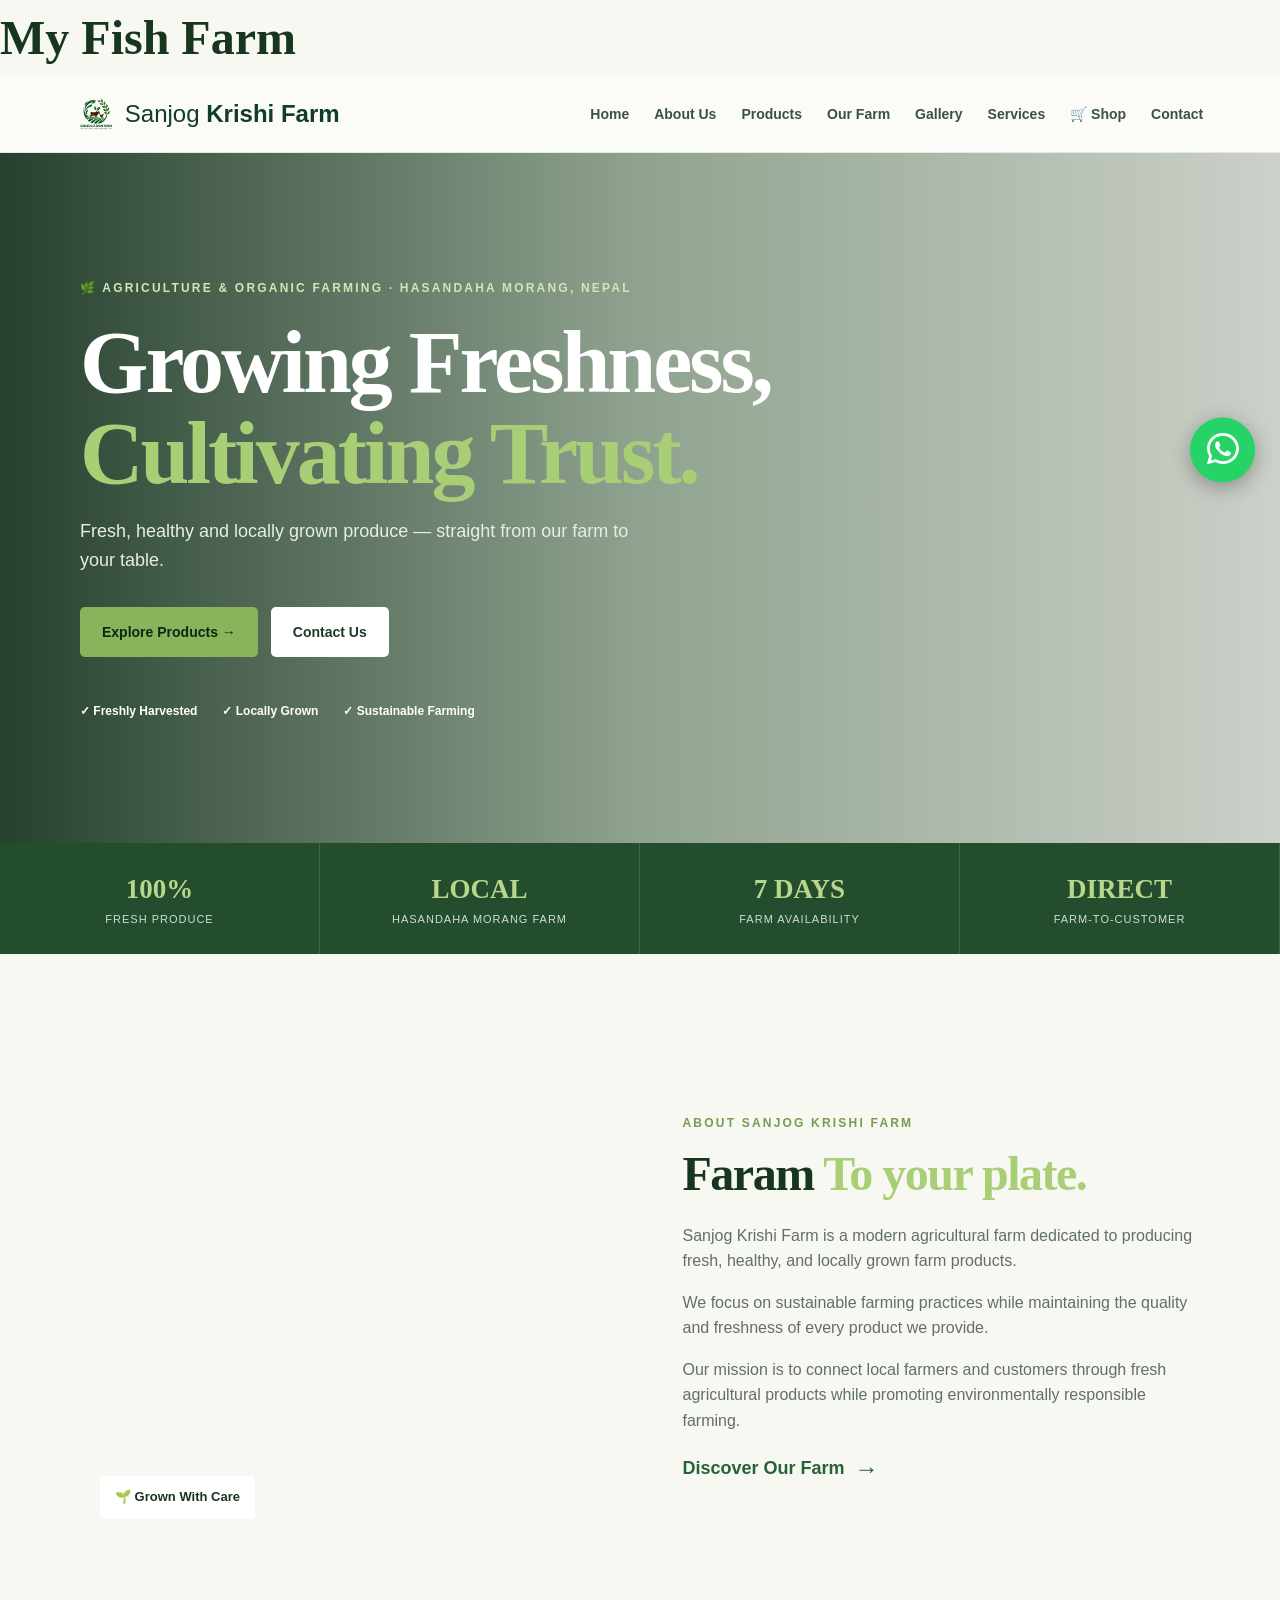
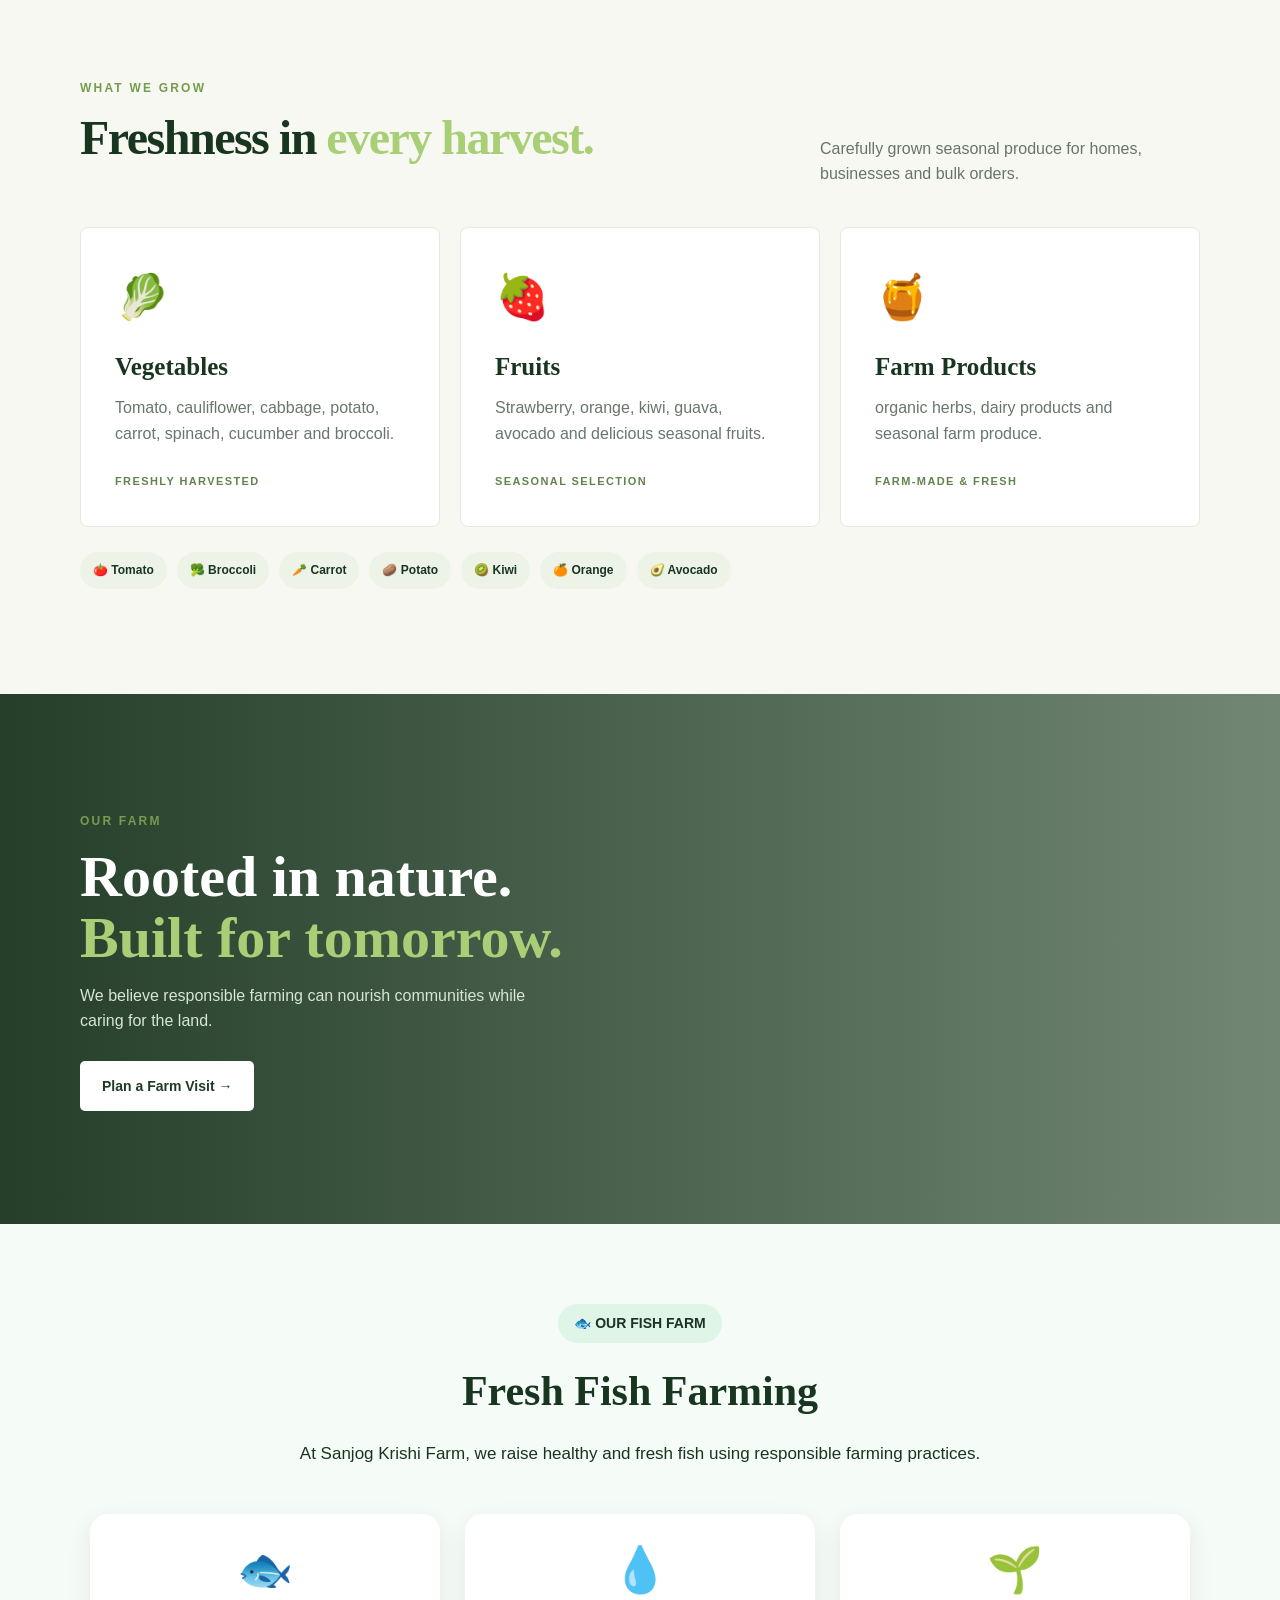
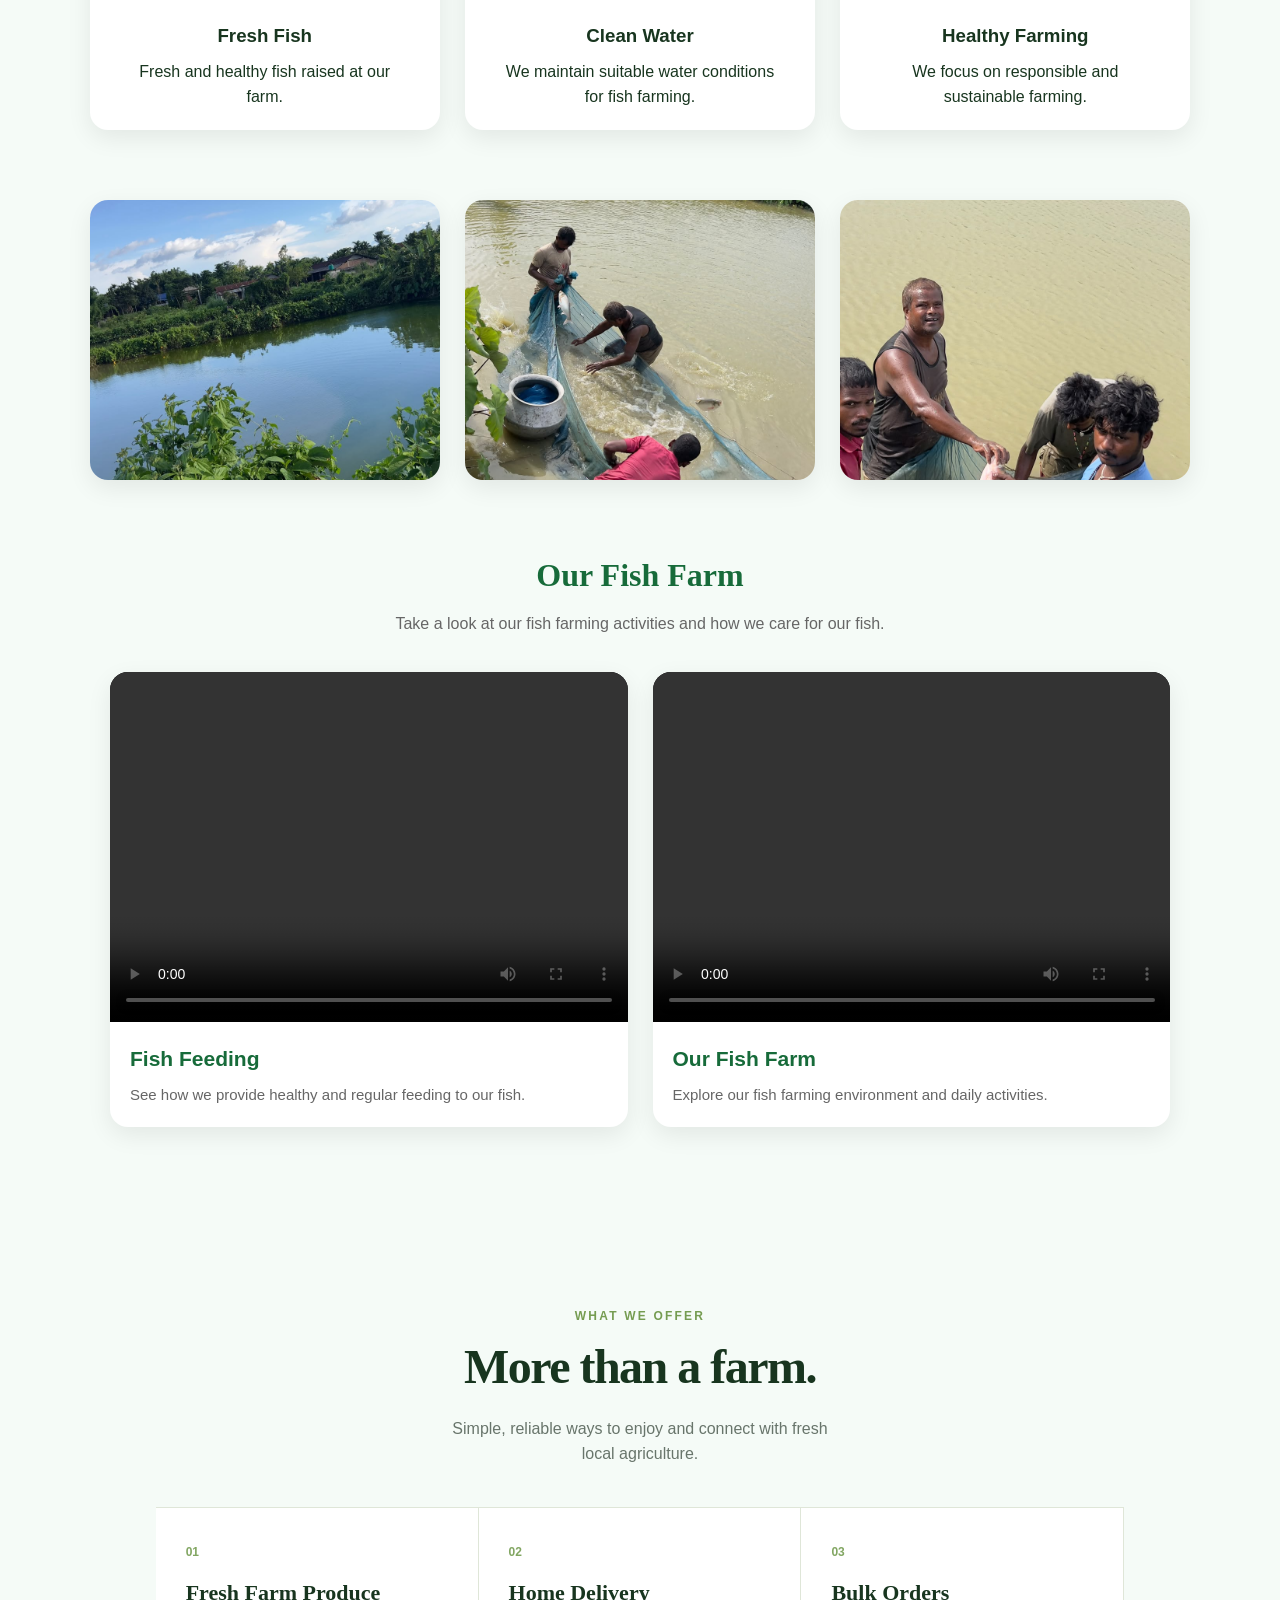
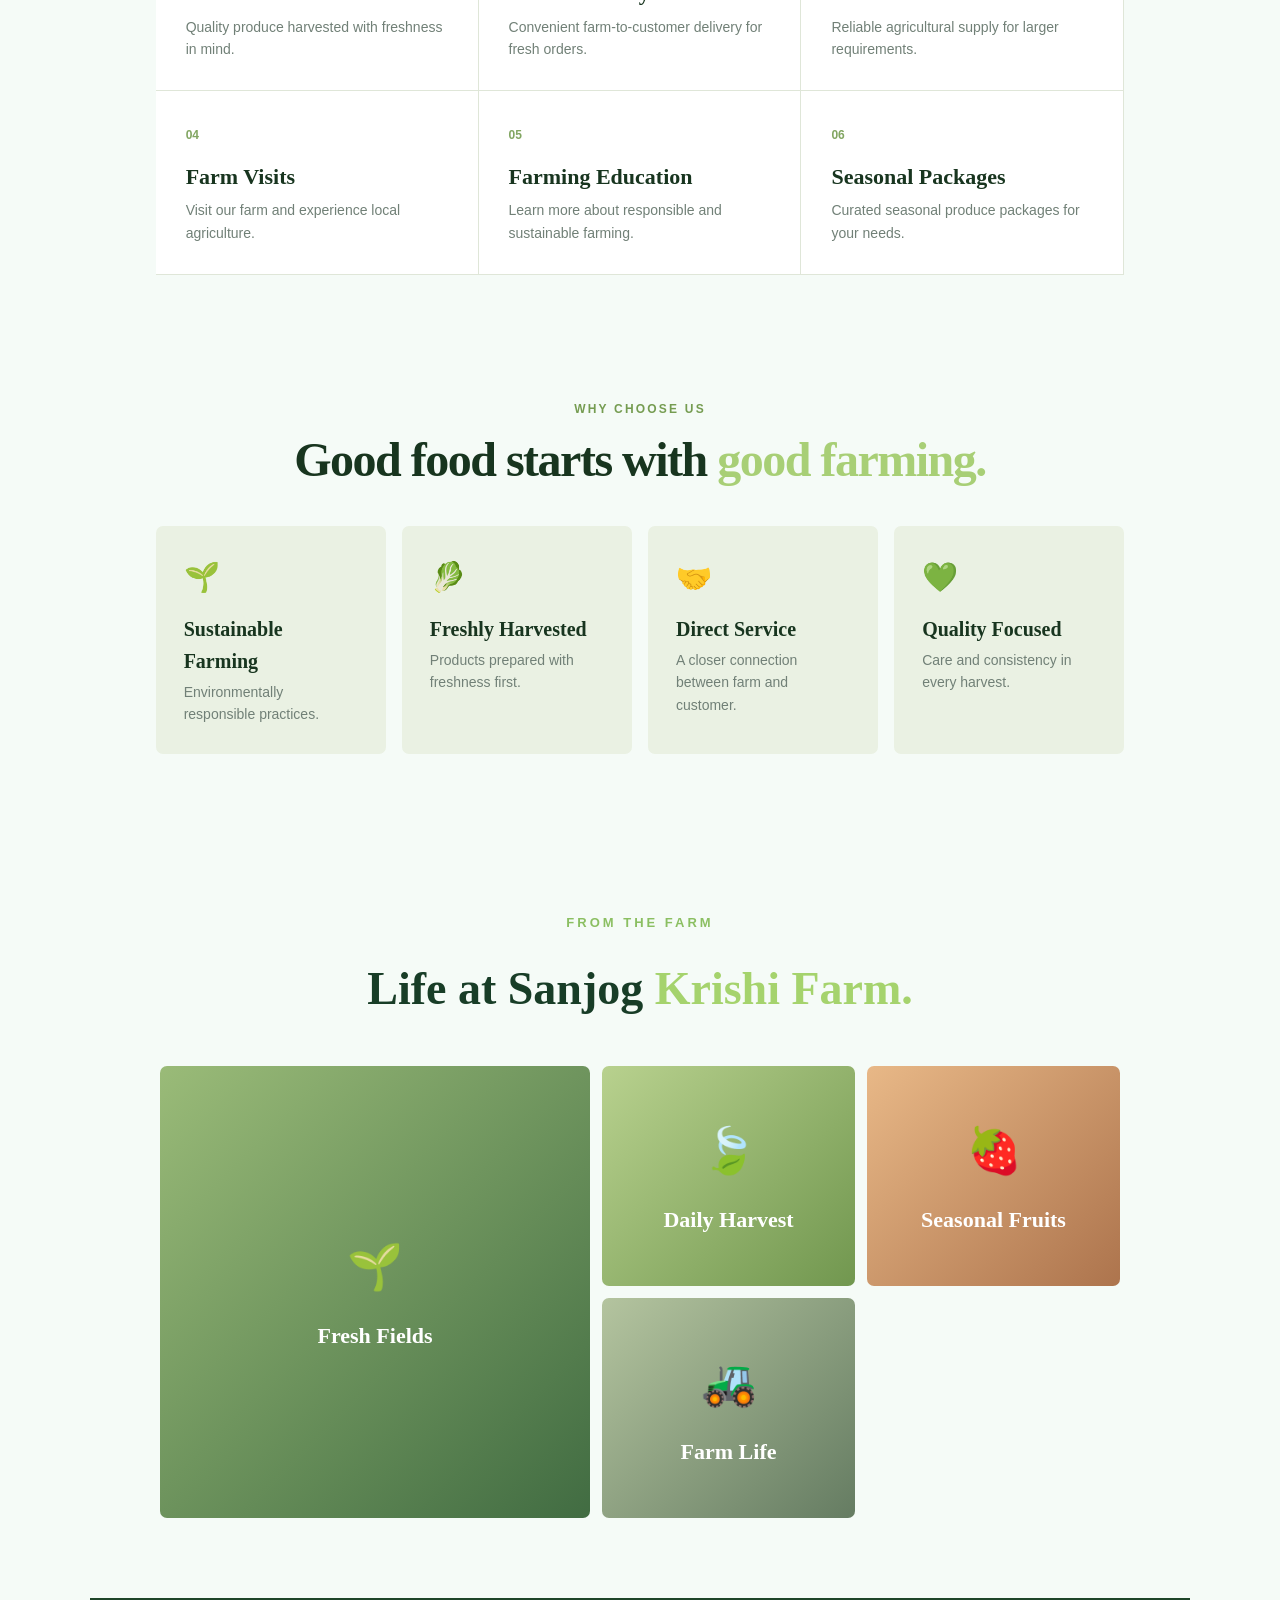
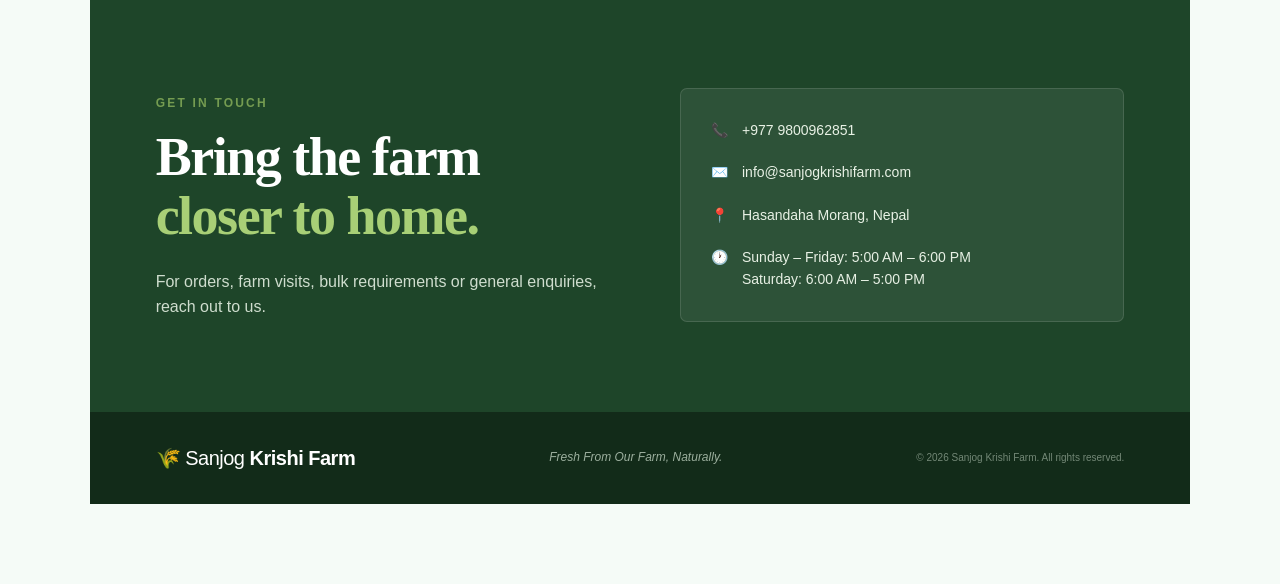
==== commit a7bf34f8: "Update index.html" ====
--- a/index.html
+++ b/index.html
@@ -768,7 +768,7 @@
             <a href="tel:+9779800000000">
                 📞
                 <span>
-                    +977 9800000000
+                    +977 9800962851
                 </span>
             </a>
 
--- a/style.css
+++ b/style.css
@@ -1,3 +1,27 @@
+/* Website text */
+body {
+    font-family: 'Poppins', sans-serif;
+}
+
+/* Main title */
+h1 {
+    font-family: 'Playfair Display', serif;
+    font-size: 48px;
+    font-weight: 700;
+}
+
+/* Section titles */
+h2 {
+    font-family: 'Playfair Display', serif;
+    font-size: 34px;
+    font-weight: 600;
+}
+
+/* Card titles */
+h3 {
+    font-family: 'Poppins', sans-serif;
+    font-weight: 600;
+}
 /* =========================
    GENERAL
 ========================= */
@@ -18,7 +42,299 @@
     background: #f7f8f1;
     line-height: 1.6;
 }
-
+/* =====================================
+   DARK MODE
+===================================== */
+
+/* Smooth transition */
+body,
+.fish-card,
+.fish-photo,
+.fish-video-card,
+header,
+footer {
+    transition:
+        background-color 0.3s ease,
+        color 0.3s ease,
+        box-shadow 0.3s ease;
+}
+
+
+/* DARK MODE BUTTON */
+
+.theme-toggle {
+    width: 45px;
+    height: 45px;
+
+    border: none;
+    border-radius: 50%;
+
+    background: #e8f5ee;
+    color: #123b2a;
+
+    font-size: 21px;
+
+    cursor: pointer;
+
+    display: flex;
+    align-items: center;
+    justify-content: center;
+
+    transition: all 0.3s ease;
+}
+
+.theme-toggle:hover {
+    transform: rotate(15deg) scale(1.08);
+    background: #d1eddf;
+}
+/* =====================================
+   DARK MODE
+===================================== */
+
+/* Smooth transition */
+body,
+.fish-card,
+.fish-photo,
+.fish-video-card,
+header,
+footer {
+    transition:
+        background-color 0.3s ease,
+        color 0.3s ease,
+        box-shadow 0.3s ease;
+}
+
+
+/* DARK MODE BUTTON */
+
+.theme-toggle {
+    width: 45px;
+    height: 45px;
+
+    border: none;
+    border-radius: 50%;
+
+    background: #e8f5ee;
+    color: #123b2a;
+
+    font-size: 21px;
+
+    cursor: pointer;
+
+    display: flex;
+    align-items: center;
+    justify-content: center;
+
+    transition: all 0.3s ease;
+}
+
+.theme-toggle:hover {
+    transform: rotate(15deg) scale(1.08);
+    background: #d1eddf;
+}
+
+
+/* =====================================
+   DARK THEME
+===================================== */
+
+body.dark-mode {
+    background: #0f1f19;
+    color: #eeeeee;
+}
+
+
+/* Headings */
+
+body.dark-mode h1,
+body.dark-mode h2,
+body.dark-mode h3,
+body.dark-mode h4 {
+    color: #ffffff;
+}
+
+
+/* Paragraphs */
+
+body.dark-mode p {
+    color: #c5d0ca;
+}
+
+
+/* Cards */
+
+body.dark-mode .fish-card,
+body.dark-mode .fish-photo,
+body.dark-mode .fish-video-card {
+    background: #172a22;
+
+    box-shadow:
+        0 10px 30px rgba(0, 0, 0, 0.35);
+}
+
+
+/* Card headings */
+
+body.dark-mode .fish-card h3,
+body.dark-mode .fish-photo h3,
+body.dark-mode .fish-video-content h3 {
+    color: #ffffff;
+}
+
+
+/* Gallery text */
+
+body.dark-mode .fish-photo h3 {
+    color: #ffffff;
+}
+
+
+/* Video labels */
+
+body.dark-mode .fish-video-content .video-label {
+    background: #214b38;
+    color: #7ee2a9;
+}
+
+
+/* Links */
+
+body.dark-mode a {
+    color: #7ee2a9;
+}
+
+
+/* Header */
+
+body.dark-mode header {
+    background: #10251d;
+}
+
+
+/* Footer */
+
+body.dark-mode footer {
+    background: #091610;
+    color: #d8e4dd;
+}
+
+
+/* Dark mode button */
+
+body.dark-mode .theme-toggle {
+    background: #263d32;
+    color: #ffd966;
+}
+
+
+/* Hover cards */
+
+body.dark-mode .fish-card:hover,
+body.dark-mode .fish-photo:hover,
+body.dark-mode .fish-video-card:hover {
+    box-shadow:
+        0 15px 40px rgba(0, 0, 0, 0.45);
+}
+/* =================================
+   FLOATING DARK MODE BUTTON
+================================= */
+
+.theme-toggle {
+    position: fixed;
+    right: 25px;
+    bottom: 25px;
+
+    width: 52px;
+    height: 52px;
+
+    border: 2px solid rgba(255, 255, 255, 0.5);
+    border-radius: 50%;
+
+    background: rgba(255, 255, 255, 0.95);
+    color: #123b2a;
+
+    font-size: 23px;
+
+    display: flex;
+    align-items: center;
+    justify-content: center;
+
+    cursor: pointer;
+
+    z-index: 9999;
+
+    box-shadow:
+        0 5px 20px rgba(0, 0, 0, 0.20);
+
+    transition:
+        transform 0.3s ease,
+        background 0.3s ease,
+        color 0.3s ease,
+        box-shadow 0.3s ease;
+}
+
+
+/* Hover */
+
+.theme-toggle:hover {
+    transform: scale(1.12) rotate(10deg);
+
+    box-shadow:
+        0 8px 25px rgba(13, 104, 71, 0.35);
+}
+
+
+/* Click */
+
+.theme-toggle:active {
+    transform: scale(0.95);
+}
+
+
+/* =================================
+   DARK MODE BUTTON
+================================= */
+
+body.dark-mode .theme-toggle {
+    background: #1c352a;
+    color: #ffd966;
+
+    border-color: rgba(255, 217, 102, 0.35);
+
+    box-shadow:
+        0 0 15px rgba(255, 217, 102, 0.25),
+        0 8px 25px rgba(0, 0, 0, 0.5);
+}
+
+
+/* Dark mode hover */
+
+body.dark-mode .theme-toggle:hover {
+    transform: scale(1.12) rotate(-10deg);
+
+    box-shadow:
+        0 0 25px rgba(255, 217, 102, 0.4),
+        0 8px 30px rgba(0, 0, 0, 0.6);
+}
+
+
+/* =================================
+   MOBILE
+================================= */
+
+@media (max-width: 600px) {
+
+    .theme-toggle {
+        width: 46px;
+        height: 46px;
+
+        right: 18px;
+        bottom: 18px;
+
+        font-size: 20px;
+    }
+
+}
 
 /* =========================
    HEADER
@@ -566,62 +882,6 @@
 }
 
 
-/* =========================
-   FARM BANNER
-========================= */
-
-.farm-banner {
-
-    min-height: 530px;
-
-    display: flex;
-
-    align-items: center;
-
-    color: white;
-
-    background:
-
-        linear-gradient(
-            90deg,
-            rgba(15, 44, 22, 0.91),
-            rgba(18, 54, 25, 0.58)
-        ),
-
-        url("https://images.unsplash.com/photo-1500937386664-56d1dfef3854?auto=format&fit=crop&w=1800&q=85")
-
-        center / cover;
-}
-
-
-.farm-banner > div {
-
-    width: min(1120px, 88%);
-
-    margin: auto;
-}
-
-
-.farm-banner h2 {
-
-    font-family: "Playfair Display", serif;
-
-    font-size: 58px;
-
-    line-height: 1.05;
-
-    margin: 14px 0;
-}
-
-
-.farm-banner p {
-
-    max-width: 470px;
-
-    color: #d9e5d6;
-
-    margin-bottom: 27px;
-}
 /* =========================
    FARM BANNER
 ========================= */
@@ -1021,8 +1281,6 @@
 
 }
 
-
-
 /* =========================
    SERVICES
 ========================= */
@@ -1562,7 +1820,104 @@
 
         font-size: 40px;
     }
-}.whatsapp-float {
+}
+/* ================= FISH GALLERY ================= */
+
+.fish-gallery {
+    display: grid;
+    grid-template-columns: repeat(3, 1fr);
+    gap: 25px;
+    margin-bottom: 50px;
+}
+
+
+/* EACH PHOTO CARD */
+
+.fish-photo-card {
+    background: white;
+    border-radius: 18px;
+    overflow: hidden;
+    cursor: pointer;
+    box-shadow: 0 8px 25px rgba(0, 0, 0, 0.08);
+
+    transition: box-shadow 0.4s ease;
+}
+
+.fish-photo-card:hover {
+    box-shadow: 0 15px 35px rgba(0, 0, 0, 0.15);
+}
+
+
+/* PHOTO */
+
+.fish-image-box {
+    width: 100%;
+    height: 280px;
+    overflow: hidden;
+
+    transition: transform 0.6s ease;
+}
+
+.fish-image-box img {
+    width: 100%;
+    height: 100%;
+    object-fit: cover;
+    display: block;
+
+    transition: transform 0.6s ease;
+}
+
+
+/* DESCRIPTION */
+
+.fish-description {
+    max-height: 0;
+    opacity: 0;
+    overflow: hidden;
+
+    padding: 0 25px;
+
+    transform: translateY(-30px);
+
+    transition:
+        max-height 0.6s ease,
+        opacity 0.5s ease,
+        transform 0.6s ease,
+        padding 0.6s ease;
+}
+
+.fish-description h3 {
+    margin: 0 0 10px;
+    font-size: 22px;
+}
+
+.fish-description p {
+    margin: 0;
+    line-height: 1.6;
+    color: #555;
+}
+
+
+/* WHEN PHOTO IS CLICKED */
+
+.fish-photo-card.active .fish-image-box {
+    transform: translateY(-25px);
+}
+
+.fish-photo-card.active .fish-image-box img {
+    transform: scale(1.05);
+}
+
+.fish-photo-card.active .fish-description {
+    max-height: 250px;
+    opacity: 1;
+
+    transform: translateY(0);
+
+    padding: 0 25px 25px;
+}
+
+.whatsapp-float {
     position: fixed;
     right: 25px;
     top: 50%;
@@ -1610,7 +1965,463 @@
 
     100% {
         box-shadow: 0 0 0 0 rgba(37, 211, 102, 0);
-    }/* DISCOVER OUR FARM BUTTON */
+    }
+}/* =================================
+   FARM GALLERY
+================================= */
+
+.farm-gallery {
+    max-width: 1000px;
+    margin: 0 auto;
+    padding: 50px 20px 80px;
+}
+
+/* TITLE */
+
+.gallery-title {
+    text-align: center;
+    margin-bottom: 40px;
+}
+
+.gallery-title span {
+    color: #8bbf62;
+    font-size: 13px;
+    font-weight: bold;
+    letter-spacing: 3px;
+}
+
+.gallery-title h2 {
+    margin-top: 18px;
+    font-size: 46px;
+    color: #183d27;
+}
+
+.gallery-title h2 b {
+    color: #a5d36d;
+}
+
+
+/* =================================
+   BOXES
+================================= */
+
+.farm-boxes {
+    display: grid;
+
+    grid-template-columns: 1.7fr 1fr 1fr;
+    grid-template-rows: 220px 220px;
+
+    gap: 12px;
+
+    transition: 0.5s ease;
+}
+
+.farm-box {
+    border-radius: 7px;
+
+    display: flex;
+    flex-direction: column;
+
+    align-items: center;
+    justify-content: center;
+
+    text-align: center;
+
+    cursor: pointer;
+
+    color: white;
+
+    transition:
+        transform 0.3s ease,
+        box-shadow 0.3s ease;
+}
+
+.farm-box:hover {
+    transform: scale(1.03);
+
+    box-shadow: 0 15px 35px rgba(0,0,0,0.2);
+}
+
+.farm-box h3 {
+    font-family: Georgia, serif;
+
+    font-size: 22px;
+
+    margin-top: 15px;
+}
+
+.farm-emoji {
+    font-size: 45px;
+}
+
+
+/* BIG BOX */
+
+.fresh-fields {
+    grid-row: span 2;
+
+    background: linear-gradient(
+        135deg,
+        #9abb78,
+        #416c42
+    );
+}
+
+
+/* OTHER BOXES */
+
+.daily-harvest {
+    background: linear-gradient(
+        135deg,
+        #b8d18e,
+        #71974f
+    );
+}
+
+.seasonal-fruits {
+    background: linear-gradient(
+        135deg,
+        #e8b887,
+        #ad744d
+    );
+}
+
+.farm-life {
+    background: linear-gradient(
+        135deg,
+        #b4c49f,
+        #657c62
+    );
+}
+
+
+/* =================================
+   PHOTO VIEW
+================================= */
+
+.farm-photo-view {
+    display: none;
+
+    text-align: center;
+
+    animation: photoAppear 0.6s ease;
+}
+
+
+/* SHOW PHOTO */
+
+.farm-photo-view.active {
+    display: block;
+}
+
+.farm-photo-view img {
+    width: 100%;
+
+    max-width: 900px;
+
+    height: 500px;
+
+    object-fit: cover;
+
+    border-radius: 18px;
+
+    box-shadow:
+        0 15px 40px rgba(0,0,0,0.2);
+
+    margin-top: 20px;
+}
+
+
+/* PHOTO TITLE */
+
+.farm-photo-view h2 {
+    color: #183d27;
+
+    font-family: Georgia, serif;
+
+    font-size: 34px;
+
+    margin: 25px 0 10px;
+}
+
+
+/* DESCRIPTION */
+
+.farm-photo-view p {
+    max-width: 700px;
+
+    margin: auto;
+
+    color: #555;
+
+    font-size: 17px;
+
+    line-height: 1.7;
+}
+
+
+/* BACK BUTTON */
+
+.back-gallery {
+    border: none;
+
+    background: #8fbe63;
+
+    color: white;
+
+    padding: 12px 22px;
+
+    border-radius: 25px;
+
+    font-size: 15px;
+
+    font-weight: bold;
+
+    cursor: pointer;
+
+    transition: 0.3s;
+}
+
+.back-gallery:hover {
+    background: #6d9d47;
+
+    transform: translateY(-2px);
+}
+
+
+/* =================================
+   ANIMATION
+================================= */
+
+@keyframes photoAppear {
+
+    from {
+        opacity: 0;
+        transform: translateY(40px) scale(0.96);
+    }
+
+    to {
+        opacity: 1;
+        transform: translateY(0) scale(1);
+    }
+
+}
+
+
+/* =================================
+   MOBILE
+================================= */
+
+@media (max-width: 768px) {
+
+    .gallery-title h2 {
+        font-size: 34px;
+    }
+
+    .farm-boxes {
+        display: grid;
+
+        grid-template-columns: 1fr;
+
+        grid-template-rows: auto;
+    }
+
+    .farm-box {
+        min-height: 200px;
+    }
+
+    .fresh-fields {
+        grid-row: auto;
+    }
+
+    .farm-photo-view img {
+        height: 350px;
+    }
+}/* =================================
+   FARM MEDIA PAGE
+================================= */
+
+.media-page {
+    max-width: 1100px;
+
+    margin: auto;
+
+    padding: 40px 25px 80px;
+}
+
+
+/* BACK BUTTON */
+
+.back-button {
+    display: inline-block;
+
+    text-decoration: none;
+
+    background: #8fbe63;
+
+    color: white;
+
+    padding: 12px 22px;
+
+    border-radius: 25px;
+
+    font-weight: bold;
+
+    transition: 0.3s;
+}
+
+.back-button:hover {
+    background: #6f9f49;
+
+    transform: translateX(-4px);
+}
+
+
+/* HEADING */
+
+.media-heading {
+    text-align: center;
+
+    margin: 45px 0;
+}
+
+.media-heading span {
+    color: #8fbe63;
+
+    font-size: 13px;
+
+    font-weight: bold;
+
+    letter-spacing: 3px;
+}
+
+.media-heading h1 {
+    font-family: Georgia, serif;
+
+    font-size: 55px;
+
+    color: #183d27;
+
+    margin: 15px 0;
+}
+
+.media-heading h1 b {
+    color: #a5d36d;
+}
+
+.media-heading p {
+    color: #666;
+
+    font-size: 18px;
+}
+
+
+/* MEDIA GRID */
+
+.media-grid {
+
+    display: grid;
+
+    grid-template-columns:
+        repeat(2, 1fr);
+
+    gap: 25px;
+}
+
+
+/* MEDIA CARD */
+
+.media-card {
+
+    background: white;
+
+    border-radius: 18px;
+
+    overflow: hidden;
+
+    box-shadow:
+        0 10px 30px rgba(0,0,0,0.10);
+
+    transition: 0.3s;
+}
+
+.media-card:hover {
+
+    transform: translateY(-8px);
+
+    box-shadow:
+        0 18px 40px rgba(0,0,0,0.16);
+}
+
+
+/* PHOTOS */
+
+.media-card img {
+
+    width: 100%;
+
+    height: 300px;
+
+    object-fit: cover;
+
+    display: block;
+}
+
+
+/* VIDEOS */
+
+.media-card video {
+
+    width: 100%;
+
+    height: 300px;
+
+    object-fit: cover;
+
+    display: block;
+}
+
+
+/* CARD TITLE */
+
+.media-card h3 {
+
+    padding: 18px;
+
+    margin: 0;
+
+    color: #183d27;
+
+    font-family: Georgia, serif;
+
+    font-size: 21px;
+}
+
+
+/* MOBILE */
+
+@media (max-width: 768px) {
+
+    .media-grid {
+
+        grid-template-columns: 1fr;
+
+    }
+
+    .media-heading h1 {
+
+        font-size: 40px;
+
+    }
+
+    .media-card img,
+    .media-card video {
+
+        height: 250px;
+
+    }
+
+}/* DISCOVER OUR FARM BUTTON */
 
 .discover-btn {
     display: inline-flex;
@@ -1637,6 +2448,24 @@
 
 .discover-btn:hover span {
     transform: translateX(8px);
+}/* FARM BRAND / LOGO */
+.brand {
+    display: flex;
+    align-items: center;
+    gap: 10px;
+    font-size: 24px;
+    color: #123c2a;
+    font-weight: 400;
+}
+
+.brand img {
+    width: 38px;
+    height: 38px;
+    object-fit: contain;
+}
+
+.brand strong {
+    font-weight: 700;
 }/* ============================= */
 /* FISH VIDEO SECTION */
 /* ============================= */
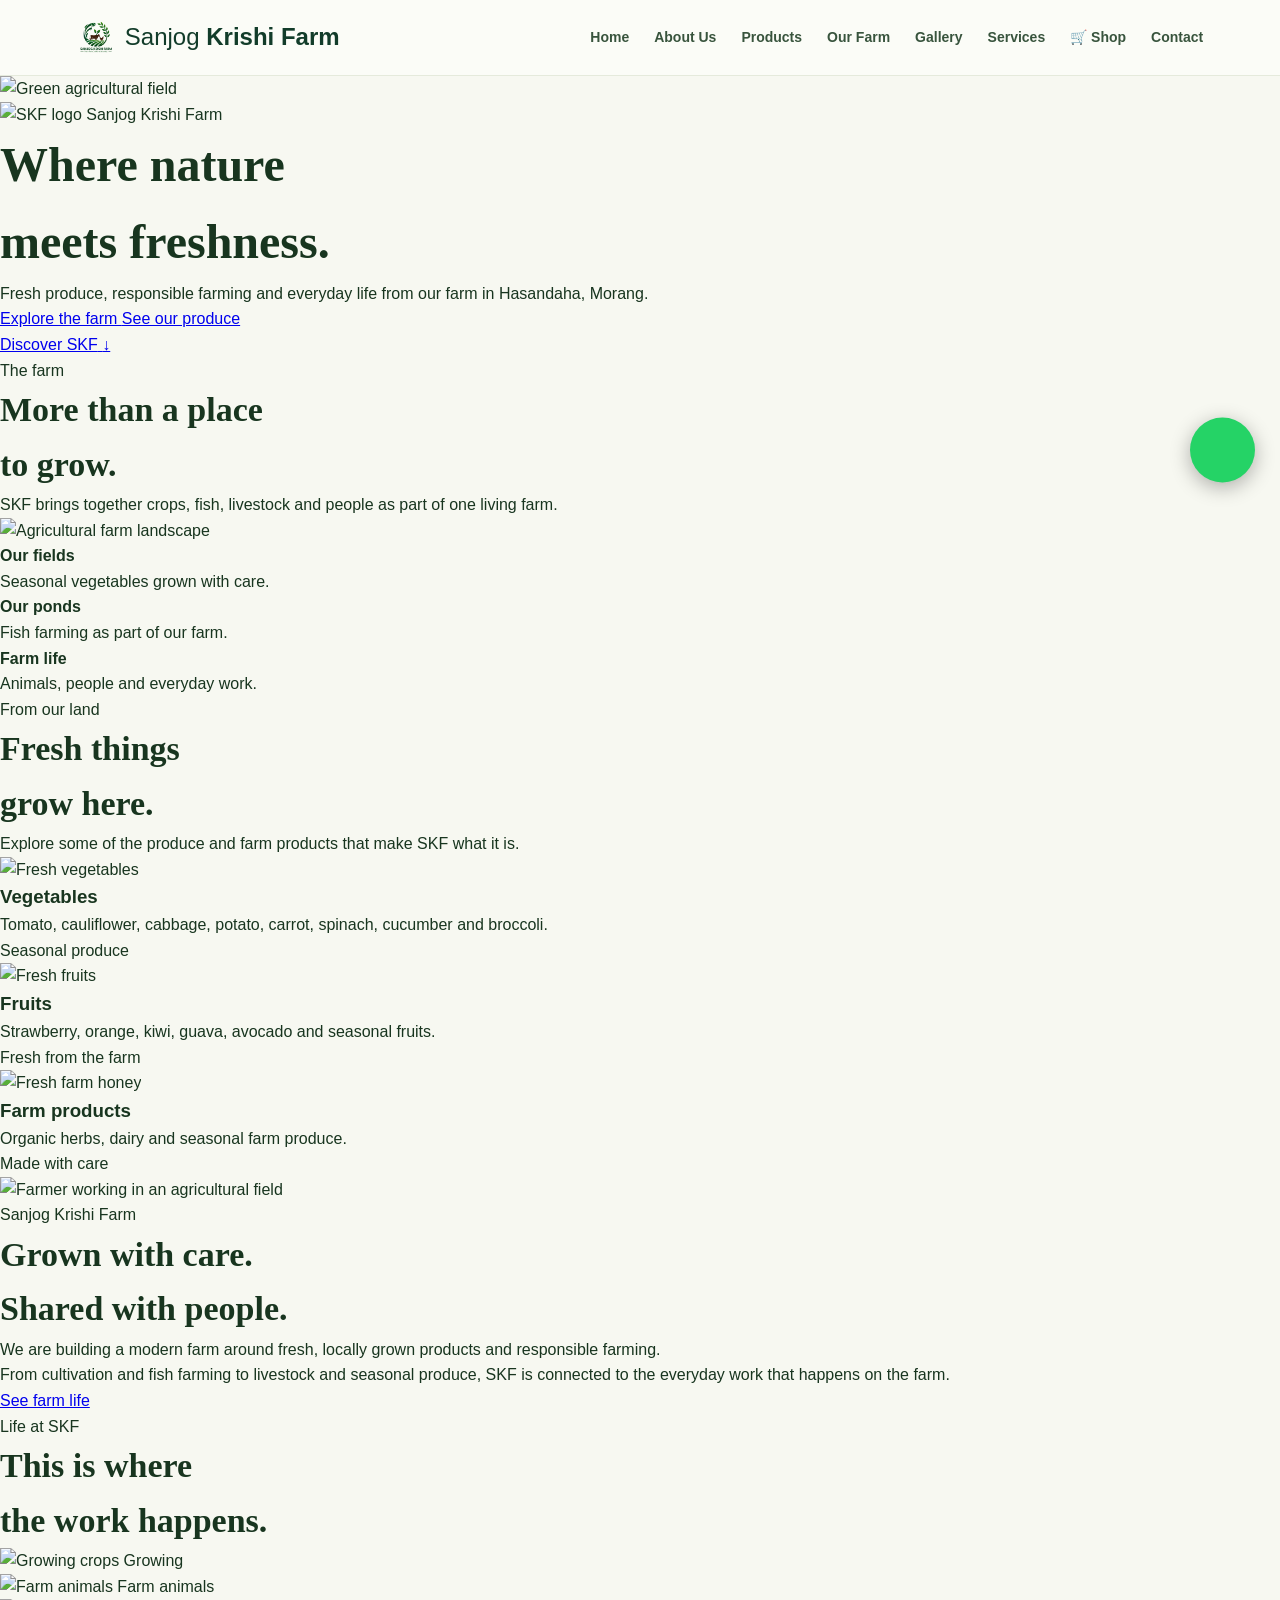
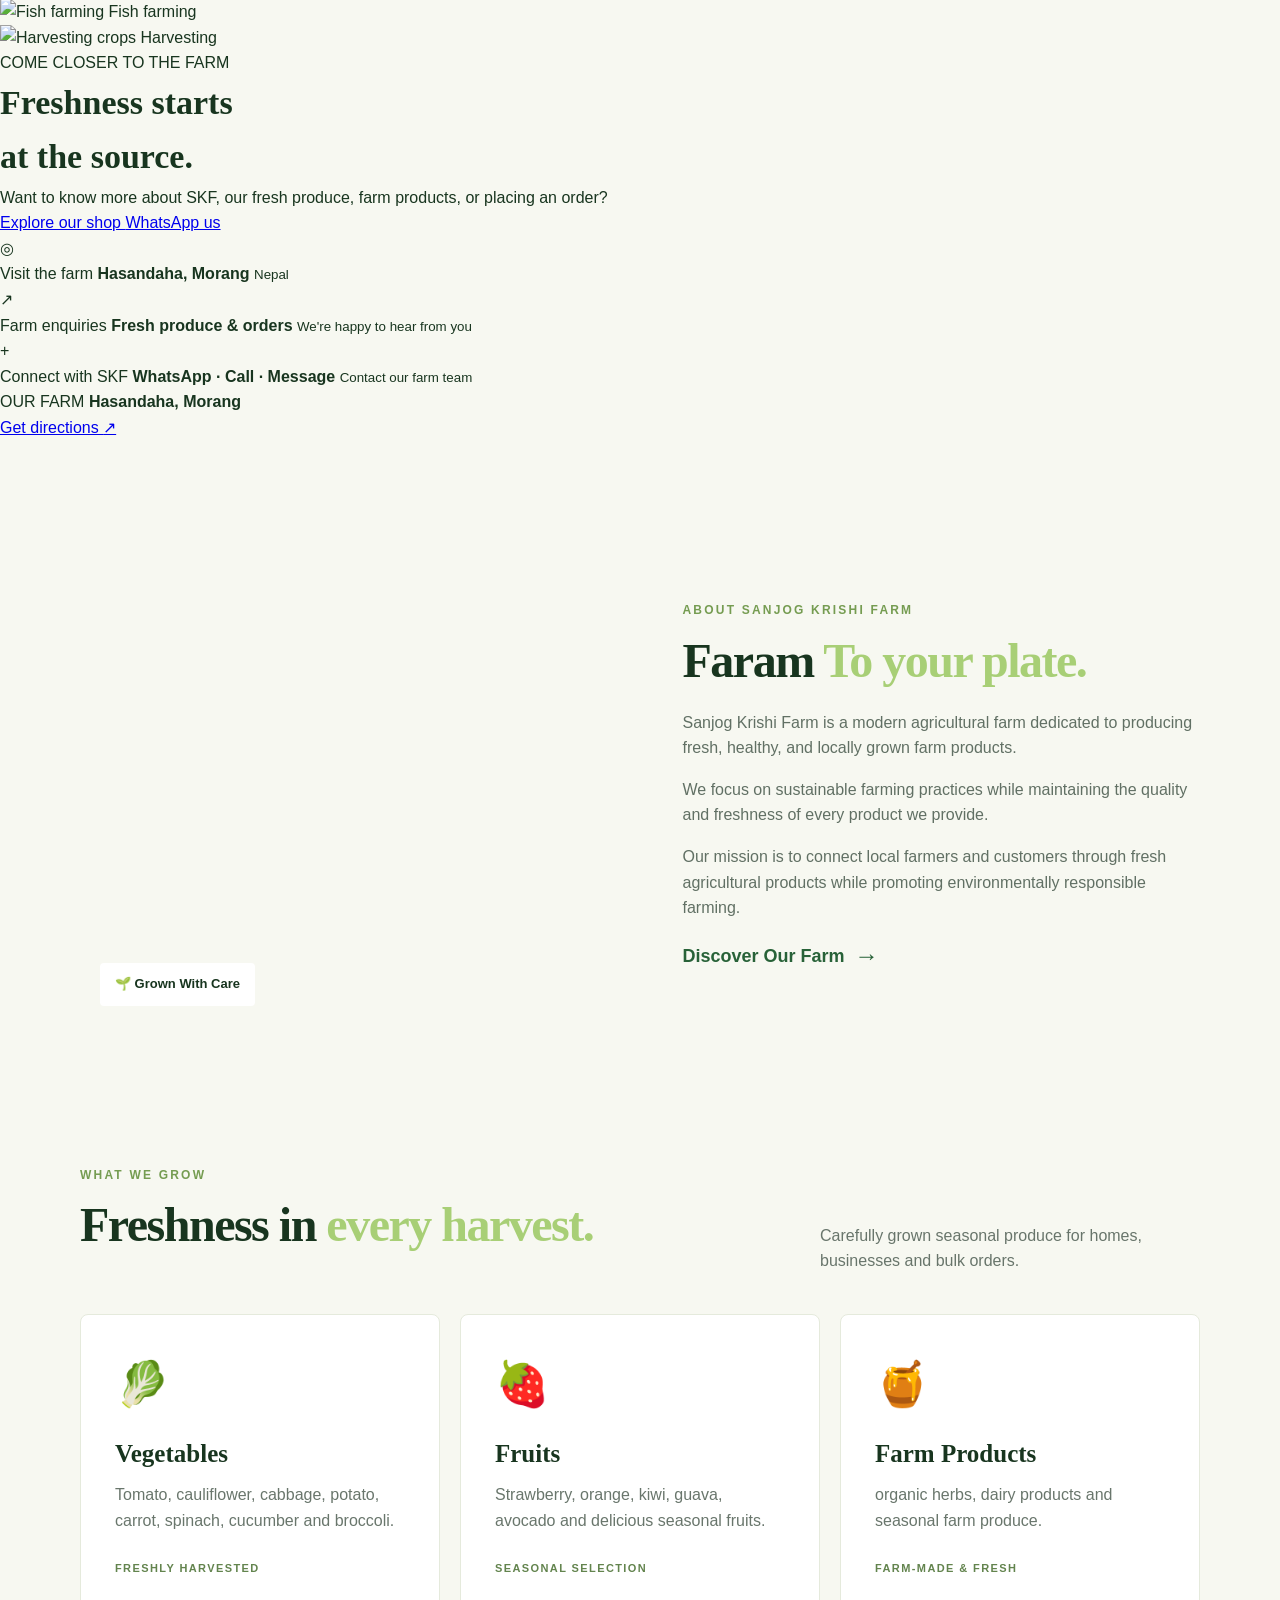
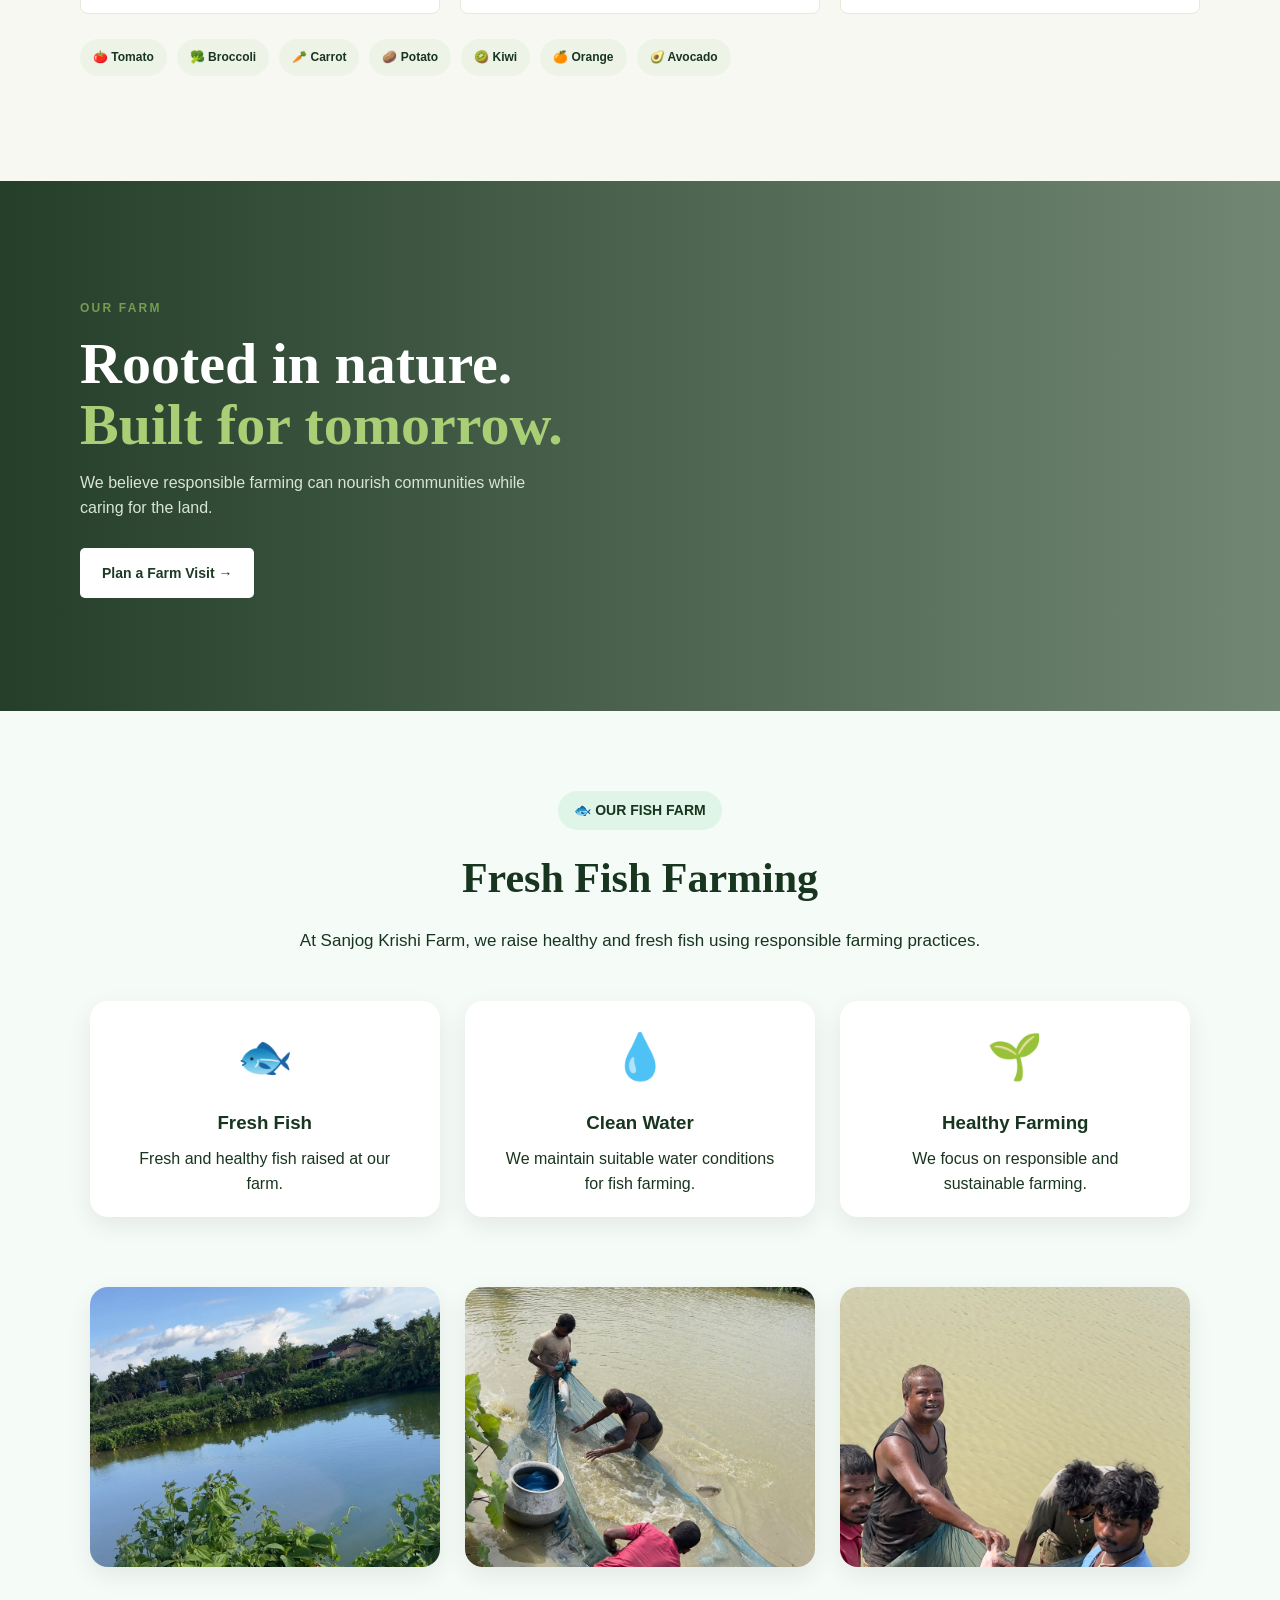
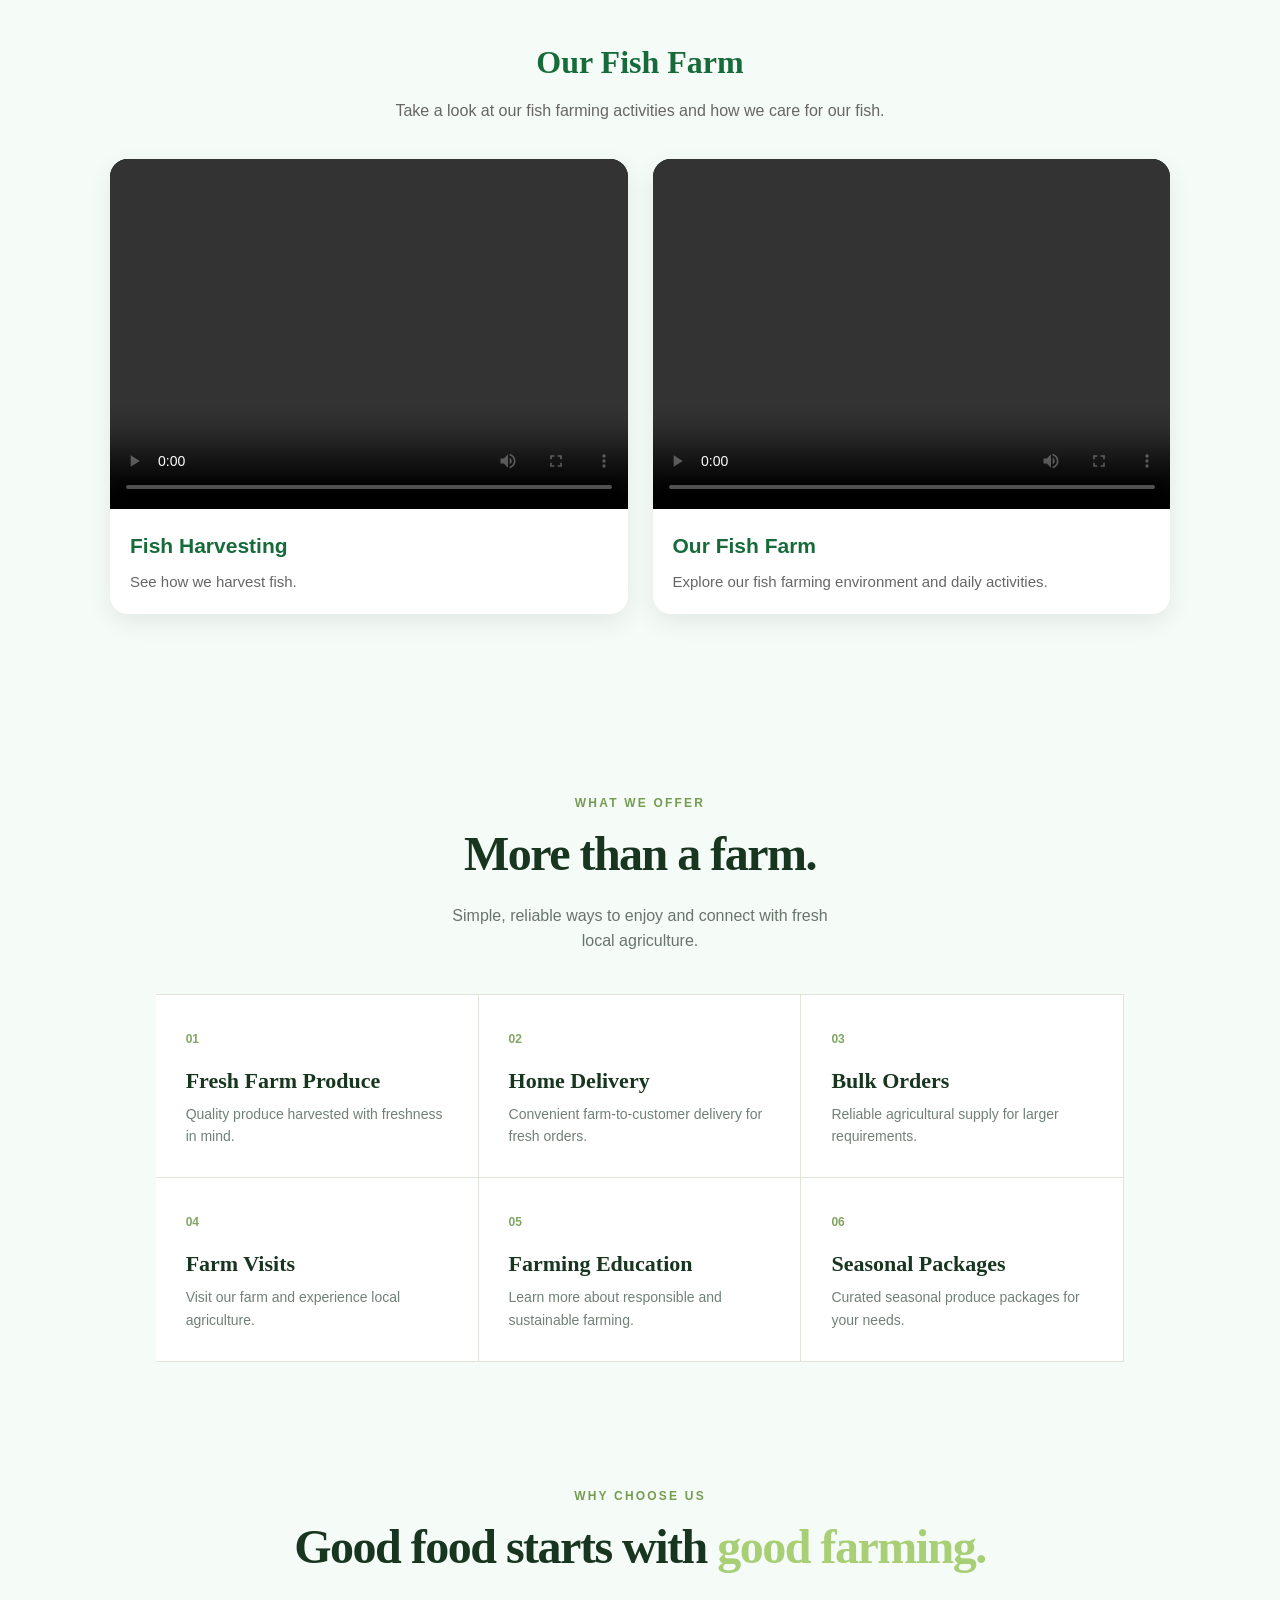
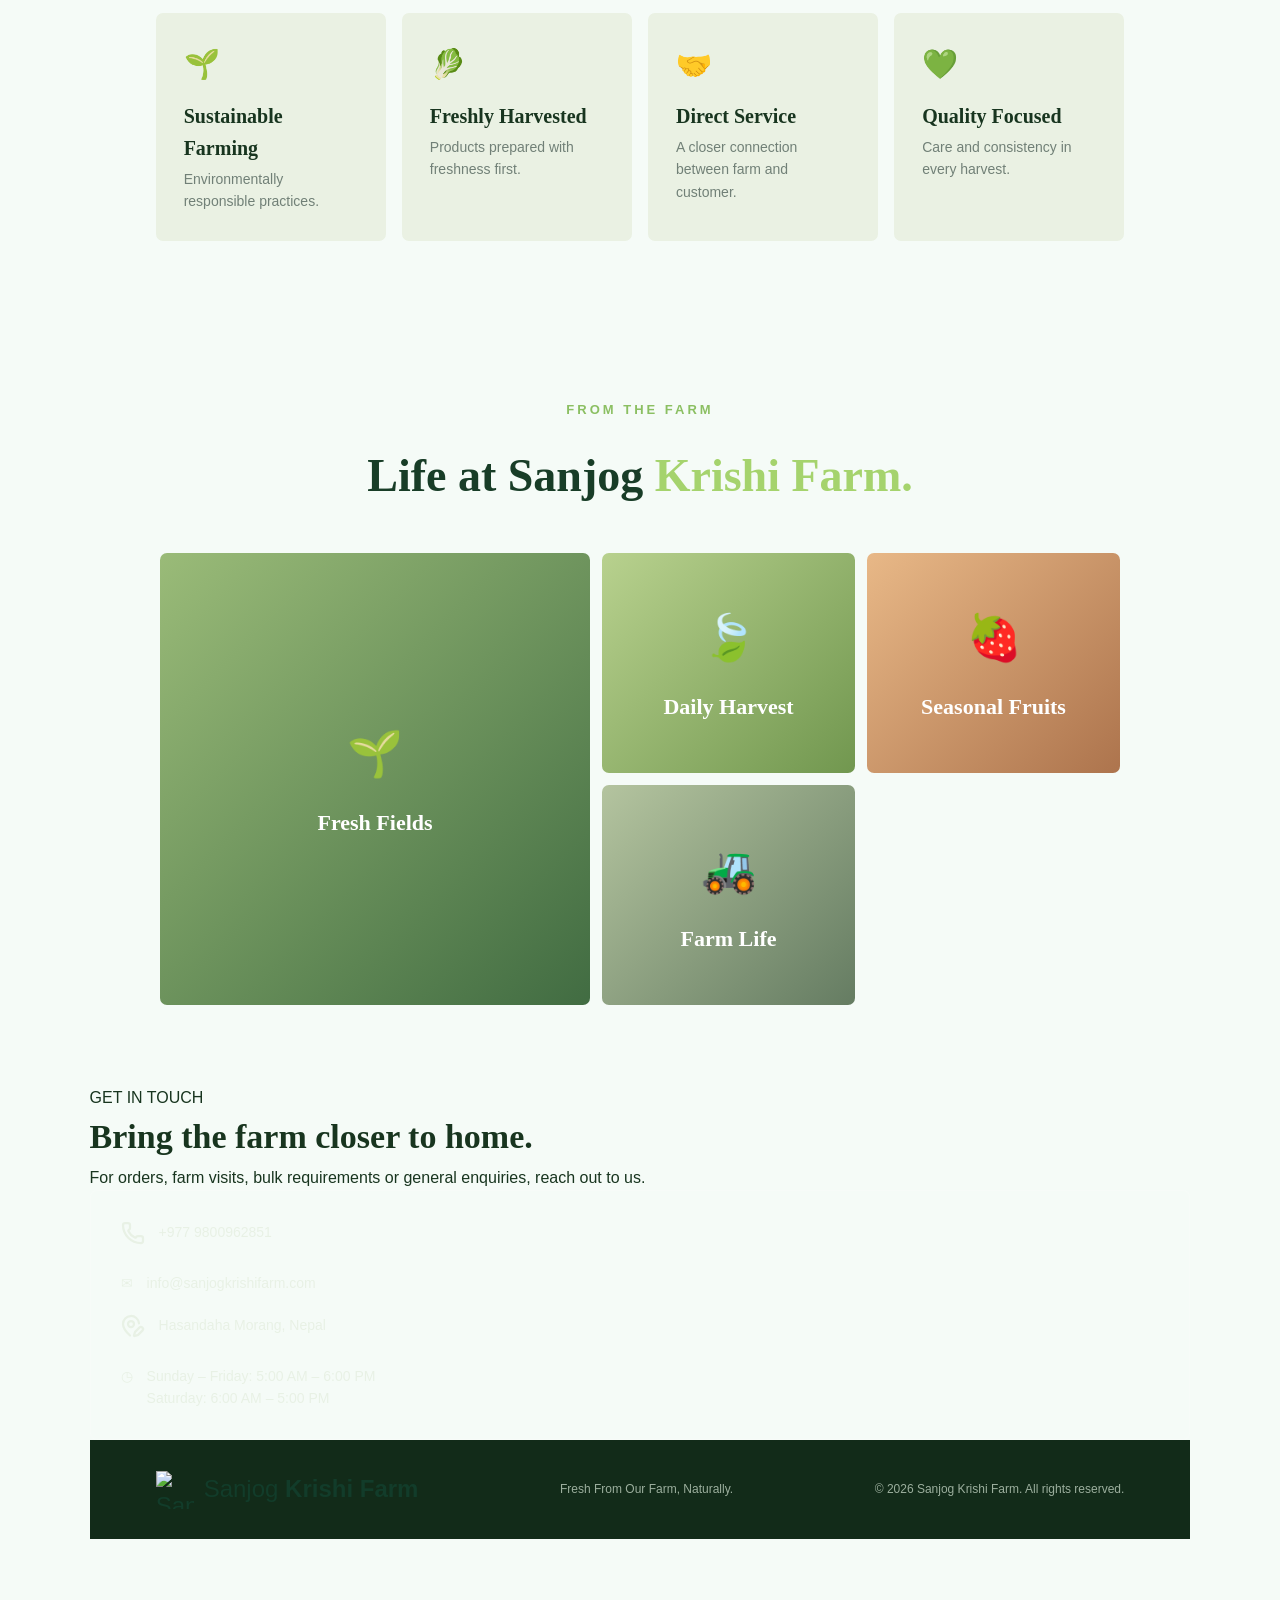
==== commit 7607dd0f: "Update index.html" ====
--- a/index.html
+++ b/index.html
@@ -2,37 +2,31 @@
 <html lang="en">
 <head>
     <head>
-        <link rel="stylesheet"
-href="https://cdnjs.cloudflare.com/ajax/libs/font-awesome/6.5.2/css/all.min.css">
-        
-        <h1>My Fish Farm</h1>
-
-    <meta charset="UTF-8">
-
-    <meta name="viewport" content="width=device-width, initial-scale=1.0">
-
-    <title>Sanjog Krishi Farm | Fresh Farm Products in Hasandaha Morang, Nepal</title>
-
-    <meta name="description"
-        content="Sanjog Krishi Farm provides fresh, locally grown vegetables, fruits, honey, herbs and quality farm products in Kavrepalanchok, Nepal.">
-
-    <meta name="keywords"
-        content="Sanjog Krishi Farm, farm in Nepal, organic farming Nepal, fresh vegetables Hasandaha Morang, fresh fruits Nepal, agricultural farm Nepal">
-
-    <meta name="author" content="Sanjog Krishi Farm">
-
-    <meta name="robots" content="index, follow">
-
-    <!-- Open Graph -->
-    <meta property="og:title"
-        content="Sanjog Krishi Farm | Fresh Farm Products in Nepal">
-
-    <meta property="og:description"
-        content="Fresh, locally grown farm products from Sanjog Krishi Farm in Hasandaha Morang, Nepal.">
-
-    <meta property="og:type" content="website">
-
-    <link rel="stylesheet" href="style.css">
+        <!-- SKF Typography -->
+<link rel="preconnect" href="https://fonts.googleapis.com">
+<link rel="preconnect" href="https://fonts.gstatic.com" crossorigin>
+
+<link
+  href="https://fonts.googleapis.com/css2?family=DM+Serif+Display&family=Manrope:wght@400;500;600;700;800&display=swap"
+  rel="stylesheet"
+>
+<head>
+  <meta charset="UTF-8">
+  <meta name="viewport" content="width=device-width, initial-scale=1.0">
+
+  <title>Sanjog Krishi Farm | Where Nature Meets Freshness</title>
+
+  <link rel="stylesheet" href="style.css">
+
+  <!-- Fonts -->
+  <link rel="preconnect" href="https://fonts.googleapis.com">
+  <link rel="preconnect" href="https://fonts.gstatic.com" crossorigin>
+
+  <link
+    href="https://fonts.googleapis.com/css2?family=DM+Serif+Display&family=Manrope:wght@400;500;600;700;800&display=swap"
+    rel="stylesheet"
+  >
+</head>
 </head>
 </head>
 
@@ -70,77 +64,559 @@
     </header>
 
 
-    <!-- ================= HERO ================= -->
-
-    <section id="home" class="hero">
-
-        <div class="hero-content">
-
-            <span class="eyebrow">
-                🌿 AGRICULTURE & ORGANIC FARMING · HASANDAHA MORANG, NEPAL
-            </span>
-
-            <h1>
-                Growing Freshness,
-                <br>
-                <em>Cultivating Trust.</em>
-            </h1>
-
-            <p>
-                Fresh, healthy and locally grown produce —
-                straight from our farm to your table.
-            </p>
-
-            <div class="buttons">
-
-                <a href="#products" class="btn primary">
-                    Explore Products →
-                </a>
-
-                <a href="#contact" class="btn light">
-                    Contact Us
-                </a>
-
-            </div>
-
-            <div class="trust">
-
-                <span>✓ Freshly Harvested</span>
-                <span>✓ Locally Grown</span>
-                <span>✓ Sustainable Farming</span>
-
-            </div>
-
-        </div>
-
-    </section>
-
-
-    <!-- ================= STATS ================= -->
-
-    <section class="stats">
+    
+    <!-- =========================
+     SKF HERO
+========================= -->
+
+<section class="skf-hero" id="home">
+
+  <div class="skf-hero-media">
+
+    <!-- Replace this image URL with your real farm image -->
+    <img
+      src="https://images.unsplash.com/photo-1500937386664-56d1dfef3854?auto=format&fit=crop&w=2000&q=85"
+      alt="Green agricultural field"
+    >
+
+  </div>
+
+  <div class="skf-hero-overlay"></div>
+
+  <div class="skf-hero-content">
+
+    <div class="skf-brand-lockup">
+
+      <img
+        class="skf-hero-logo"
+        src="logo..png"
+        alt="SKF logo"
+      >
+
+      <span>Sanjog Krishi Farm</span>
+
+    </div>
+
+    <h1>
+      Where nature<br>
+      meets freshness.
+    </h1>
+
+    <p>
+      Fresh produce, responsible farming and everyday life
+      from our farm in Hasandaha, Morang.
+    </p>
+
+    <div class="skf-hero-actions">
+
+      <a href="#farm" class="skf-button skf-button-light">
+        Explore the farm
+      </a>
+       
+
+      <a href="#produce" class="skf-text-link">
+        See our produce
+      </a>
+
+    </div>
+
+  </div>
+
+  <a href="#discover" class="skf-scroll-indicator" aria-label="Explore SKF">
+    <span>Discover SKF</span>
+    <span class="skf-scroll-arrow">↓</span>
+  </a>
+
+</section><!-- =========================
+     DISCOVER THE FARM
+========================= -->
+
+<section class="skf-discover" id="discover">
+
+  <div class="skf-discover-intro">
+
+    <span class="skf-section-label">The farm</span>
+
+    <h2>
+      More than a place<br>
+      to grow.
+    </h2>
+
+    <p>
+      SKF brings together crops, fish, livestock and people
+      as part of one living farm.
+    </p>
+
+  </div>
+
+
+  <div class="skf-farm-map">
+
+    <div class="skf-farm-image">
+
+      <img
+        src="https://images.unsplash.com/photo-1500382017468-9049fed747ef?auto=format&fit=crop&w=1800&q=85"
+        alt="Agricultural farm landscape"
+      >
+
+    </div>
+
+
+    <div class="skf-farm-point skf-point-crops">
+
+      <span class="skf-point-dot"></span>
+
+      <div>
+        <strong>Our fields</strong>
+        <p>
+          Seasonal vegetables grown with care.
+        </p>
+      </div>
+
+    </div>
+
+
+    <div class="skf-farm-point skf-point-fish">
+
+      <span class="skf-point-dot"></span>
+
+      <div>
+        <strong>Our ponds</strong>
+        <p>
+          Fish farming as part of our farm.
+        </p>
+      </div>
+
+    </div>
+
+
+    <div class="skf-farm-point skf-point-life">
+
+      <span class="skf-point-dot"></span>
+
+      <div>
+        <strong>Farm life</strong>
+        <p>
+          Animals, people and everyday work.
+        </p>
+      </div>
+
+    </div>
+
+  </div>
+
+</section><!-- =========================
+     PRODUCE
+========================= -->
+
+<section class="skf-produce" id="produce">
+
+  <div class="skf-section-heading">
+
+    <div>
+      <span class="skf-section-label">From our land</span>
+
+      <h2>Fresh things<br>grow here.</h2>
+    </div>
+
+    <p>
+      Explore some of the produce and farm products
+      that make SKF what it is.
+    </p>
+
+  </div>
+
+
+  <div class="skf-produce-grid">
+
+    <!-- VEGETABLES -->
+
+    <article class="skf-produce-item skf-produce-large">
+
+      <div class="skf-produce-image">
+
+        <img
+          src="https://images.unsplash.com/photo-1597362925123-77861d3fbac7?auto=format&fit=crop&w=1200&q=85"
+          alt="Fresh vegetables"
+        >
+
+      </div>
+
+      <div class="skf-produce-info">
+
+        <h3>Vegetables</h3>
+
+        <p>
+          Tomato, cauliflower, cabbage, potato,
+          carrot, spinach, cucumber and broccoli.
+        </p>
+
+        <span>Seasonal produce</span>
+
+      </div>
+
+    </article>
+
+
+    <!-- FRUITS -->
+
+    <article class="skf-produce-item">
+
+      <div class="skf-produce-image">
+
+        <img
+          src="https://images.unsplash.com/photo-1610832958506-aa56368176cf?auto=format&fit=crop&w=1000&q=85"
+          alt="Fresh fruits"
+        >
+
+      </div>
+
+      <div class="skf-produce-info">
+
+        <h3>Fruits</h3>
+
+        <p>
+          Strawberry, orange, kiwi, guava,
+          avocado and seasonal fruits.
+        </p>
+
+        <span>Fresh from the farm</span>
+
+      </div>
+
+    </article>
+
+
+    <!-- FARM PRODUCTS -->
+
+    <article class="skf-produce-item">
+
+      <div class="skf-produce-image">
+
+        <img
+          src="https://images.unsplash.com/photo-1587049352846-4a222e784d38?auto=format&fit=crop&w=1000&q=85"
+          alt="Fresh farm honey"
+        >
+
+      </div>
+
+      <div class="skf-produce-info">
+
+        <h3>Farm products</h3>
+
+        <p>
+         Organic herbs, dairy and
+          seasonal farm produce.
+        </p>
+
+        <span>Made with care</span>
+
+      </div>
+
+    </article>
+
+  </div>
+
+</section><!-- =========================
+     FARM STORY
+========================= -->
+
+<section class="skf-story" id="farm">
+
+  <div class="skf-story-image">
+
+    <img
+      src="https://images.unsplash.com/photo-1464226184884-fa280b87c399?auto=format&fit=crop&w=1500&q=85"
+      alt="Farmer working in an agricultural field"
+    >
+
+  </div>
+
+
+  <div class="skf-story-content">
+
+    <span class="skf-section-label">
+      Sanjog Krishi Farm
+    </span>
+
+    <h2>
+      Grown with care.<br>
+      Shared with people.
+    </h2>
+
+    <p>
+      We are building a modern farm around fresh,
+      locally grown products and responsible farming.
+    </p>
+
+    <p>
+      From cultivation and fish farming to livestock
+      and seasonal produce, SKF is connected to the
+      everyday work that happens on the farm.
+    </p>
+
+    <a href="#gallery" class="skf-outline-button">
+      See farm life
+    </a>
+
+  </div>
+
+</section><!-- =========================
+     FARM LIFE
+========================= -->
+
+<section class="skf-life" id="gallery">
+
+  <div class="skf-life-heading">
+
+    <span class="skf-section-label">Life at SKF</span>
+
+    <h2>
+      This is where<br>
+      the work happens.
+    </h2>
+
+  </div>
+
+
+  <div class="skf-life-grid">
+
+    <div class="skf-life-card skf-life-tall">
+
+      <img
+        src="https://images.unsplash.com/photo-1592982537447-7440770cbfc9?auto=format&fit=crop&w=900&q=85"
+        alt="Growing crops"
+      >
+
+      <span>Growing</span>
+
+    </div>
+
+
+    <div class="skf-life-card">
+
+      <img
+        src="https://images.unsplash.com/photo-1516467508483-a7212febe31a?auto=format&fit=crop&w=900&q=85"
+        alt="Farm animals"
+      >
+
+      <span>Farm animals</span>
+
+    </div>
+
+
+    <div class="skf-life-card">
+
+      <img
+        src="https://images.unsplash.com/photo-1530053969600-caed2596d242?auto=format&fit=crop&w=900&q=85"
+        alt="Fish farming"
+      >
+
+      <span>Fish farming</span>
+
+    </div>
+
+
+    <div class="skf-life-card skf-life-wide">
+
+      <img
+        src="https://images.unsplash.com/photo-1523742814522-5b2b7f8d5f3d?auto=format&fit=crop&w=1300&q=85"
+        alt="Harvesting crops"
+      >
+
+      <span>Harvesting</span>
+
+    </div>
+
+  </div>
+
+</section><!-- =====================================================
+     SKF CONTACT EXPERIENCE
+     ===================================================== -->
+
+<section class="skf-contact-3d" id="contact">
+
+  <!-- Decorative 3D object -->
+  <div class="skf-contact-orbit" aria-hidden="true">
+
+    <div class="skf-contact-orbit-ring ring-one"></div>
+    <div class="skf-contact-orbit-ring ring-two"></div>
+
+    <div class="skf-contact-seed">
+
+      <div class="skf-seed-highlight"></div>
+
+      <div class="skf-seed-leaf leaf-one"></div>
+      <div class="skf-seed-leaf leaf-two"></div>
+
+    </div>
+
+  </div>
+
+
+  <div class="skf-contact-inner">
+
+    <div class="skf-contact-eyebrow">
+      COME CLOSER TO THE FARM
+    </div>
+
+
+    <h2>
+      Freshness starts
+      <br>
+      at the source.
+    </h2>
+
+
+    <p class="skf-contact-description">
+
+      Want to know more about SKF, our fresh produce,
+      farm products, or placing an order?
+
+    </p>
+
+
+    <!-- MAIN ACTIONS -->
+
+    <div class="skf-contact-actions">
+
+      <a
+        href="#shop"
+        class="skf-contact-button skf-contact-primary"
+      >
+        Explore our shop
+      </a>
+
+
+      <!-- Replace YOUR_NUMBER with your WhatsApp number -->
+      <a
+        href="https://wa.me/YOUR_NUMBER?text=Hello%20Sanjog%20Krishi%20Farm"
+        class="skf-contact-button skf-contact-whatsapp"
+        target="_blank"
+        rel="noopener"
+      >
+        WhatsApp us
+      </a>
+
+    </div>
+
+
+    <!-- CONTACT INFORMATION -->
+
+    <div class="skf-contact-details">
+
+
+      <div class="skf-contact-detail">
+
+        <span class="skf-detail-icon">
+          ◎
+        </span>
 
         <div>
-            <strong>100%</strong>
-            <span>Fresh Produce</span>
-        </div>
+
+          <span class="skf-detail-label">
+            Visit the farm
+          </span>
+
+          <strong>
+            Hasandaha, Morang
+          </strong>
+
+          <small>
+            Nepal
+          </small>
+
+        </div>
+
+      </div>
+
+
+      <div class="skf-contact-detail">
+
+        <span class="skf-detail-icon">
+          ↗
+        </span>
 
         <div>
-            <strong>LOCAL</strong>
-            <span>Hasandaha Morang Farm</span>
-        </div>
+
+          <span class="skf-detail-label">
+            Farm enquiries
+          </span>
+
+          <strong>
+            Fresh produce & orders
+          </strong>
+
+          <small>
+            We're happy to hear from you
+          </small>
+
+        </div>
+
+      </div>
+
+
+      <div class="skf-contact-detail">
+
+        <span class="skf-detail-icon">
+          +
+        </span>
 
         <div>
-            <strong>7 DAYS</strong>
-            <span>Farm Availability</span>
-        </div>
-
-        <div>
-            <strong>DIRECT</strong>
-            <span>Farm-to-Customer</span>
-        </div>
-
-    </section>
+
+          <span class="skf-detail-label">
+            Connect with SKF
+          </span>
+
+          <strong>
+            WhatsApp · Call · Message
+          </strong>
+
+          <small>
+            Contact our farm team
+          </small>
+
+        </div>
+
+      </div>
+
+
+    </div>
+
+
+    <!-- LOCATION -->
+
+    <div class="skf-location-strip">
+
+      <div>
+
+        <span>
+          OUR FARM
+        </span>
+
+        <strong>
+          Hasandaha, Morang
+        </strong>
+
+      </div>
+
+
+      <!-- Replace with your real Google Maps URL -->
+      <a
+        href="https://www.google.com/maps/place/SANJOG+KRISHI+FARM/@26.5550125,87.5733157,779m/data=!3m1!1e3!4m6!3m5!1s0x39e5870078c37283:0x7670e2923f874419!8m2!3d26.5550125!4d87.5758906!16s%2Fg%2F11x1lxym93!5m1!1e1?entry=ttu&g_ep=EgoyMDI2MDkyMC4wIKXMDSoASAFQAw%3D%3D"
+        target="_blank"
+        rel="noopener"
+      >
+        Get directions
+        <span>↗</span>
+      </a>
+
+    </div>
+
+  </div>
+
+</section>
+
 
 
     <!-- ================= ABOUT ================= -->
@@ -450,9 +926,9 @@
             </video>
 
             <div class="fish-video-content">
-                <h3>Fish Feeding</h3>
-                <p>
-                    See how we provide healthy and regular feeding to our fish.
+                <h3>Fish Harvesting</h3>
+                <p>
+                    See how we harvest fish.
                 </p>
             </div>
         </div>
@@ -460,7 +936,7 @@
         <!-- Video 2 - add another video later -->
         <div class="fish-video-card">
             <video controls playsinline preload="metadata">
-                <source src="videos/fish-farm.mp4" type="video/mp4">
+                <source src="videos/WhatsApp Video 2026-09-08 at 13.34.05.mp4" type="video/mp4">
                 Your browser does not support the video.
             </video>
 
@@ -737,109 +1213,105 @@
 </section>
 
 
-    
-
-    <!-- ================= CONTACT ================= -->
-
-    <section id="contact" class="contact">
-
-        <div>
-
-            <span class="eyebrow">
+    <!-- ================= CONTACT SECTION ================= -->
+<section class="contact-section">
+
+    <!-- Floating Lines Background -->
+    <div id="floating-lines"></div>
+
+    <!-- Contact Content -->
+    <div class="contact-content">
+
+        <!-- LEFT SIDE -->
+        <div class="contact-left">
+
+            <div class="contact-label">
                 GET IN TOUCH
-            </span>
+            </div>
 
             <h2>
                 Bring the farm
-                <br>
-                <em>closer to home.</em>
+                <span>closer to home.</span>
             </h2>
 
             <p>
-                For orders, farm visits, bulk requirements
-                or general enquiries, reach out to us.
+                For orders, farm visits, bulk requirements or general enquiries,
+                reach out to us.
             </p>
 
         </div>
 
 
+        <!-- RIGHT SIDE -->
         <div class="contact-card">
 
-            <a href="tel:+9779800000000">
-                📞
-                <span>
+            <div class="contact-item">
+                <span class="contact-icon phone-icon"><svg xmlns="http://www.w3.org/2000/svg" width="24" height="24" viewBox="0 0 24 24" fill="none" stroke="currentColor" stroke-width="2.25" stroke-linecap="round" stroke-linejoin="round" class="lucide lucide-phone preview-icon"><path d="M13.832 16.568a1 1 0 0 0 1.213-.303l.355-.465A2 2 0 0 1 17 15h3a2 2 0 0 1 2 2v3a2 2 0 0 1-2 2A18 18 0 0 1 2 4a2 2 0 0 1 2-2h3a2 2 0 0 1 2 2v3a2 2 0 0 1-.8 1.6l-.468.351a1 1 0 0 0-.292 1.233 14 14 0 0 0 6.392 6.384"/></svg></span>
+                <a href="tel:+9779800962851">
                     +977 9800962851
-                </span>
-            </a>
-
-
-            <a href="mailto:info@sanjogkrishifarm.com">
-                ✉️
-                <span>
+                </a>
+            </div>
+
+            <div class="contact-item">
+                <span class="contact-icon email-icon">✉</span>
+                <a href="mailto:info@sanjogkrishifarm.com">
                     info@sanjogkrishifarm.com
-                </span>
-            </a>
-
-
-            <div>
-                📍
+                </a>
+            </div>
+
+            <div class="contact-item">
+                <span class="contact-icon location-icon"><svg xmlns="http://www.w3.org/2000/svg" width="24" height="24" viewBox="0 0 24 24" fill="none" stroke="currentColor" stroke-width="2.25" stroke-linecap="round" stroke-linejoin="round" class="lucide lucide-map-pin-pen preview-icon"><path d="M17.97 9.304A8 8 0 0 0 2 10c0 4.69 4.887 9.562 7.022 11.468"/><path d="M21.378 16.626a1 1 0 0 0-3.004-3.004l-4.01 4.012a2 2 0 0 0-.506.854l-.837 2.87a.5.5 0 0 0 .62.62l2.87-.837a2 2 0 0 0 .854-.506z"/><circle cx="10" cy="10" r="3"/></svg></span>
                 <span>
                     Hasandaha Morang, Nepal
                 </span>
             </div>
 
-
-            <div>
-                🕐
+            <div class="contact-item opening-hours">
+                <span class="contact-icon">◷</span>
+
                 <span>
-                    Sunday – Friday: 5:00 AM – 6:00 PM
-                    <br>
+                    Sunday – Friday: 5:00 AM – 6:00 PM<br>
                     Saturday: 6:00 AM – 5:00 PM
                 </span>
             </div>
 
         </div>
 
-    </section>
-
-
-    <!-- ================= FOOTER ================= -->
-
-    <footer>
-
-        <div class="logo">
-            🌾 Sanjog <b>Krishi Farm</b>
-        </div>
-
-        <p>
-            Fresh From Our Farm, Naturally.
-        </p>
-
-        <small>
-            © 2026 Sanjog Krishi Farm.
-            All rights reserved.
-        </small>
-
-    </footer>
-
-
-    <!-- JavaScript -->
-    <script src="script.js"></script>
+    </div>
+
+</section>
+
+
+<!-- ================= FOOTER ================= -->
+
+<footer class="site-footer">
+
+    <div class="footer-brand">
+        <div class="footer-logo"></div>
+
+        <div class="brand">
+    <img src="logo..png" alt="Sanjog Krishi Farm Logo">
+    <span>Sanjog <strong>Krishi Farm</strong></span>
+</div>
+
+    </div>
+
+    <div class="footer-tagline">
+        Fresh From Our Farm, Naturally.
+    </div>
+
+    <div class="footer-copyright">
+        © 2026 Sanjog Krishi Farm. All rights reserved.
+    </div>
+
+</footer>
+
+
+<!-- Three.js + Floating Lines -->
+<script type="module" src="script.js"></script>
+
+   
     
-<script>
-    const themeToggle = document.getElementById("themeToggle");
-
-    themeToggle.addEventListener("click", function () {
-
-        document.body.classList.toggle("dark-mode");
-
-        if (document.body.classList.contains("dark-mode")) {
-            themeToggle.textContent = "☀️";
-        } else {
-            themeToggle.textContent = "🌙";
-        }
-
-    });
 </script>
 <!-- WhatsApp Floating Button -->
 <a href="https://wa.me/9811028672"
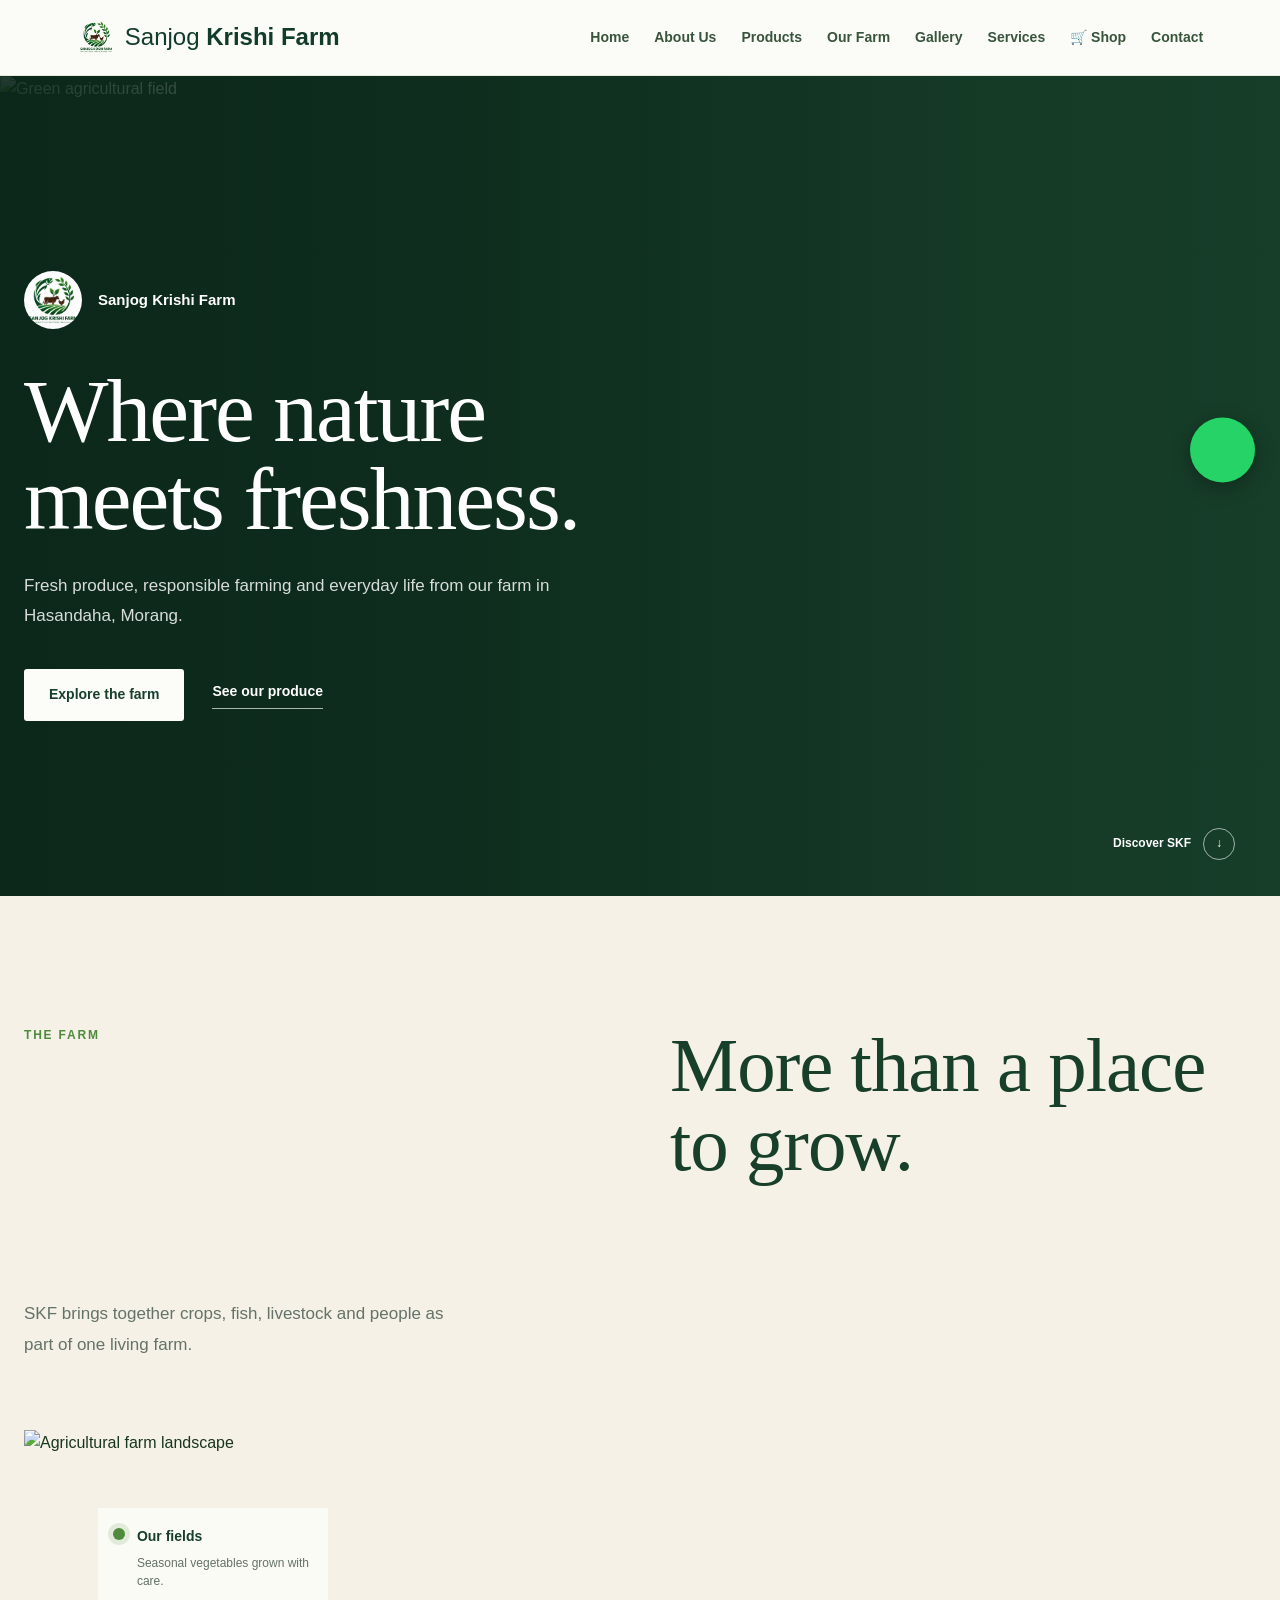
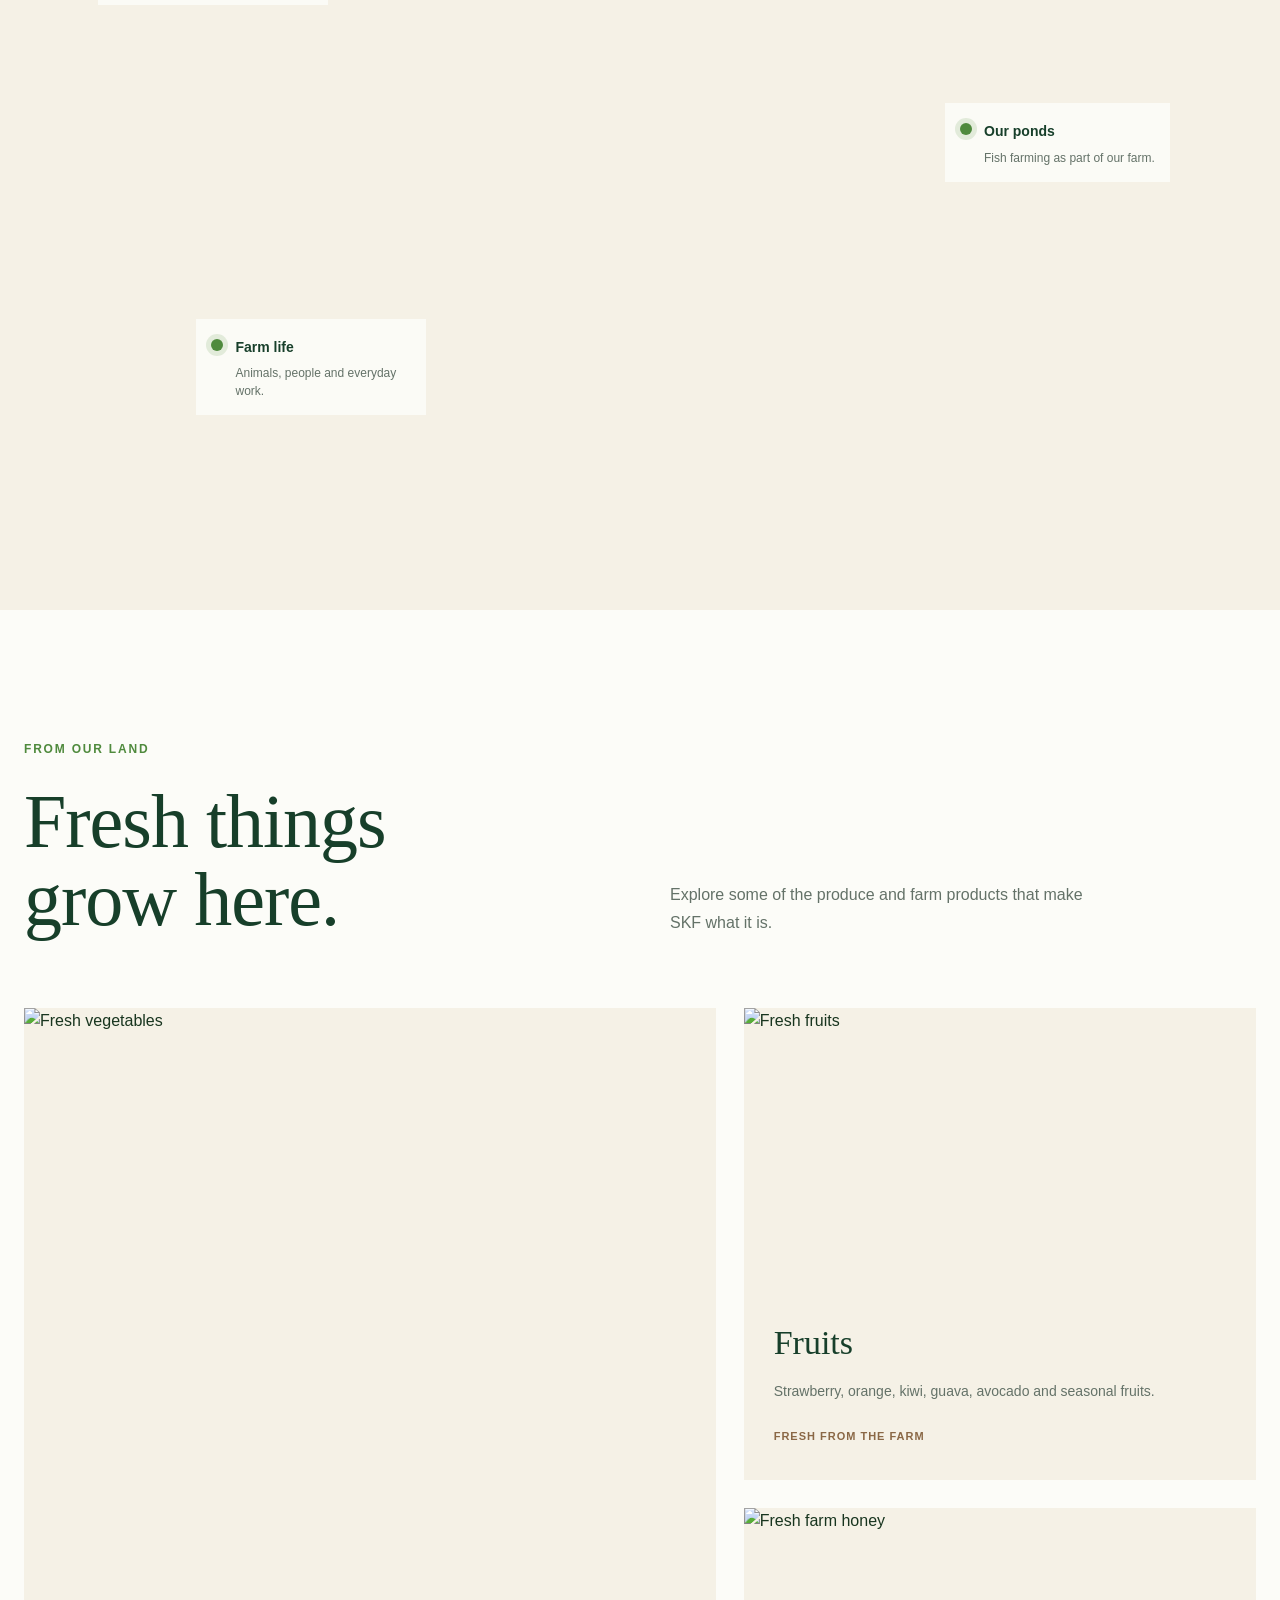
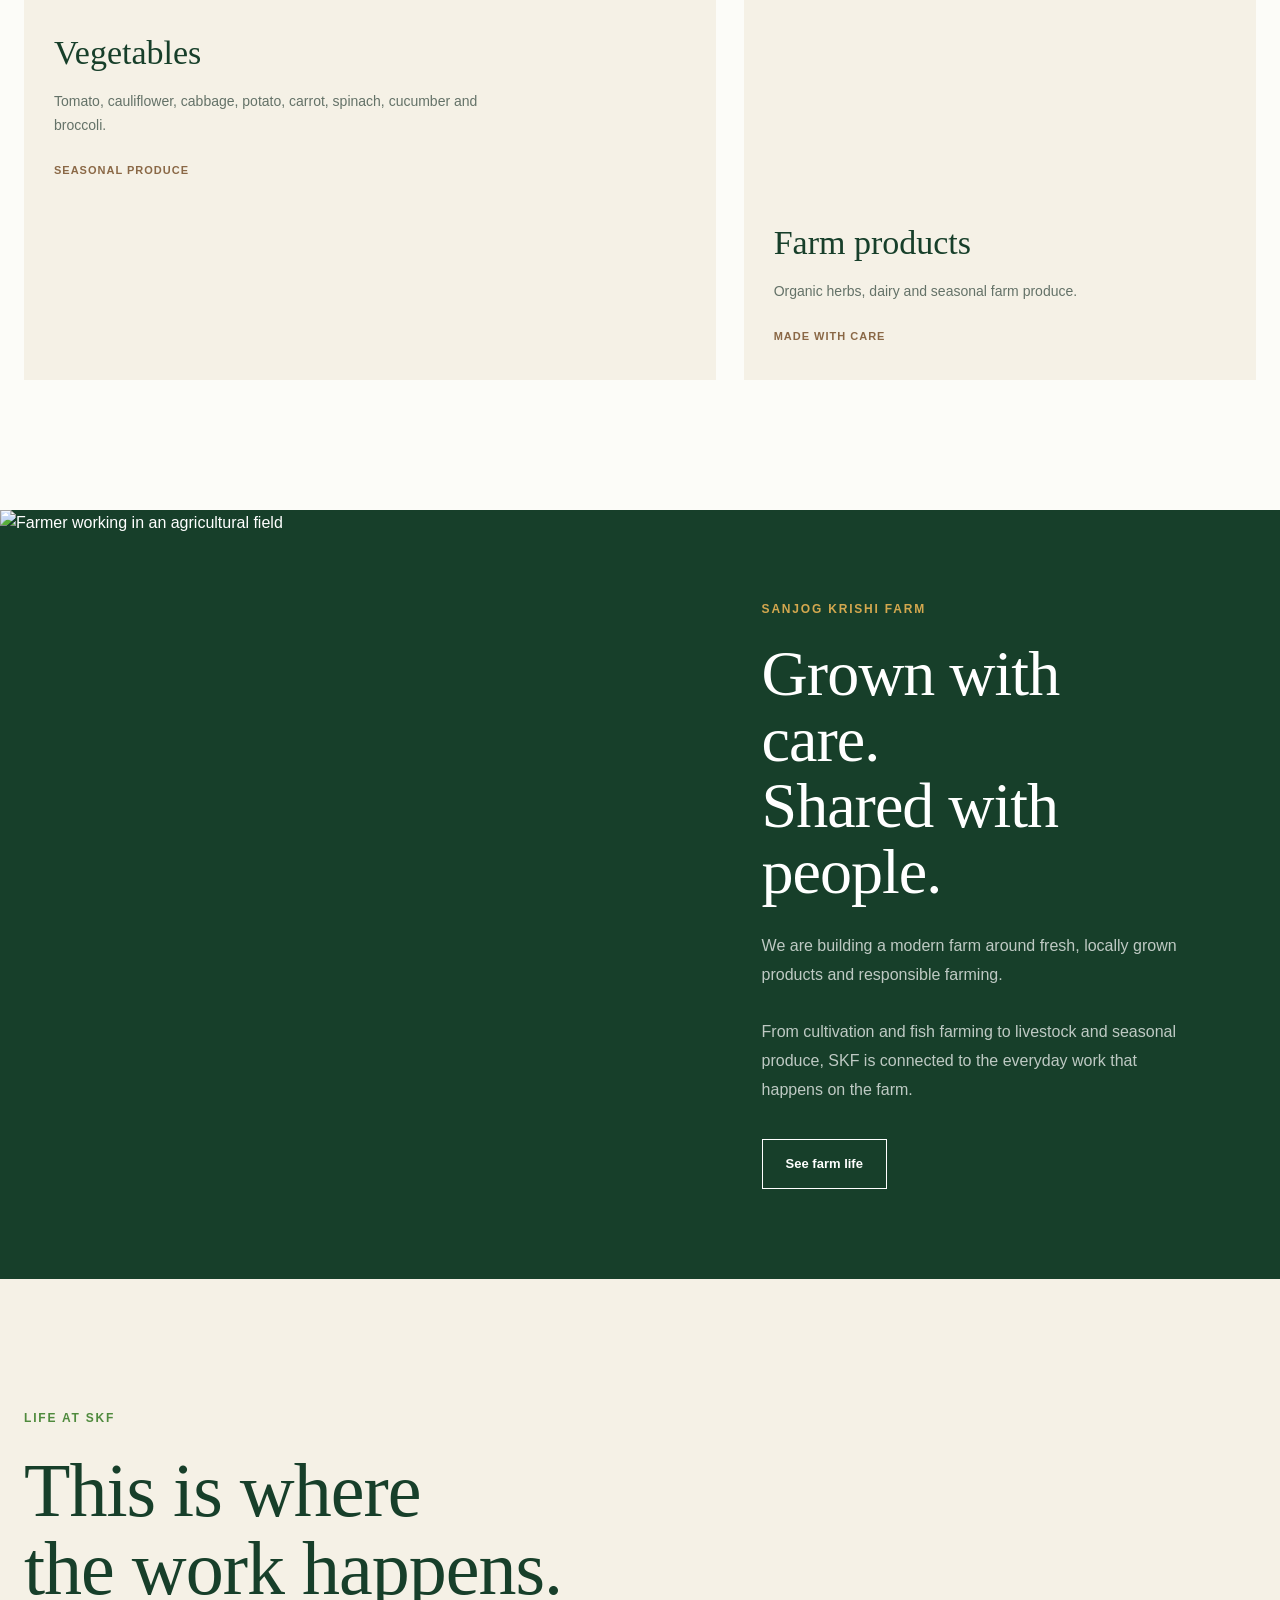
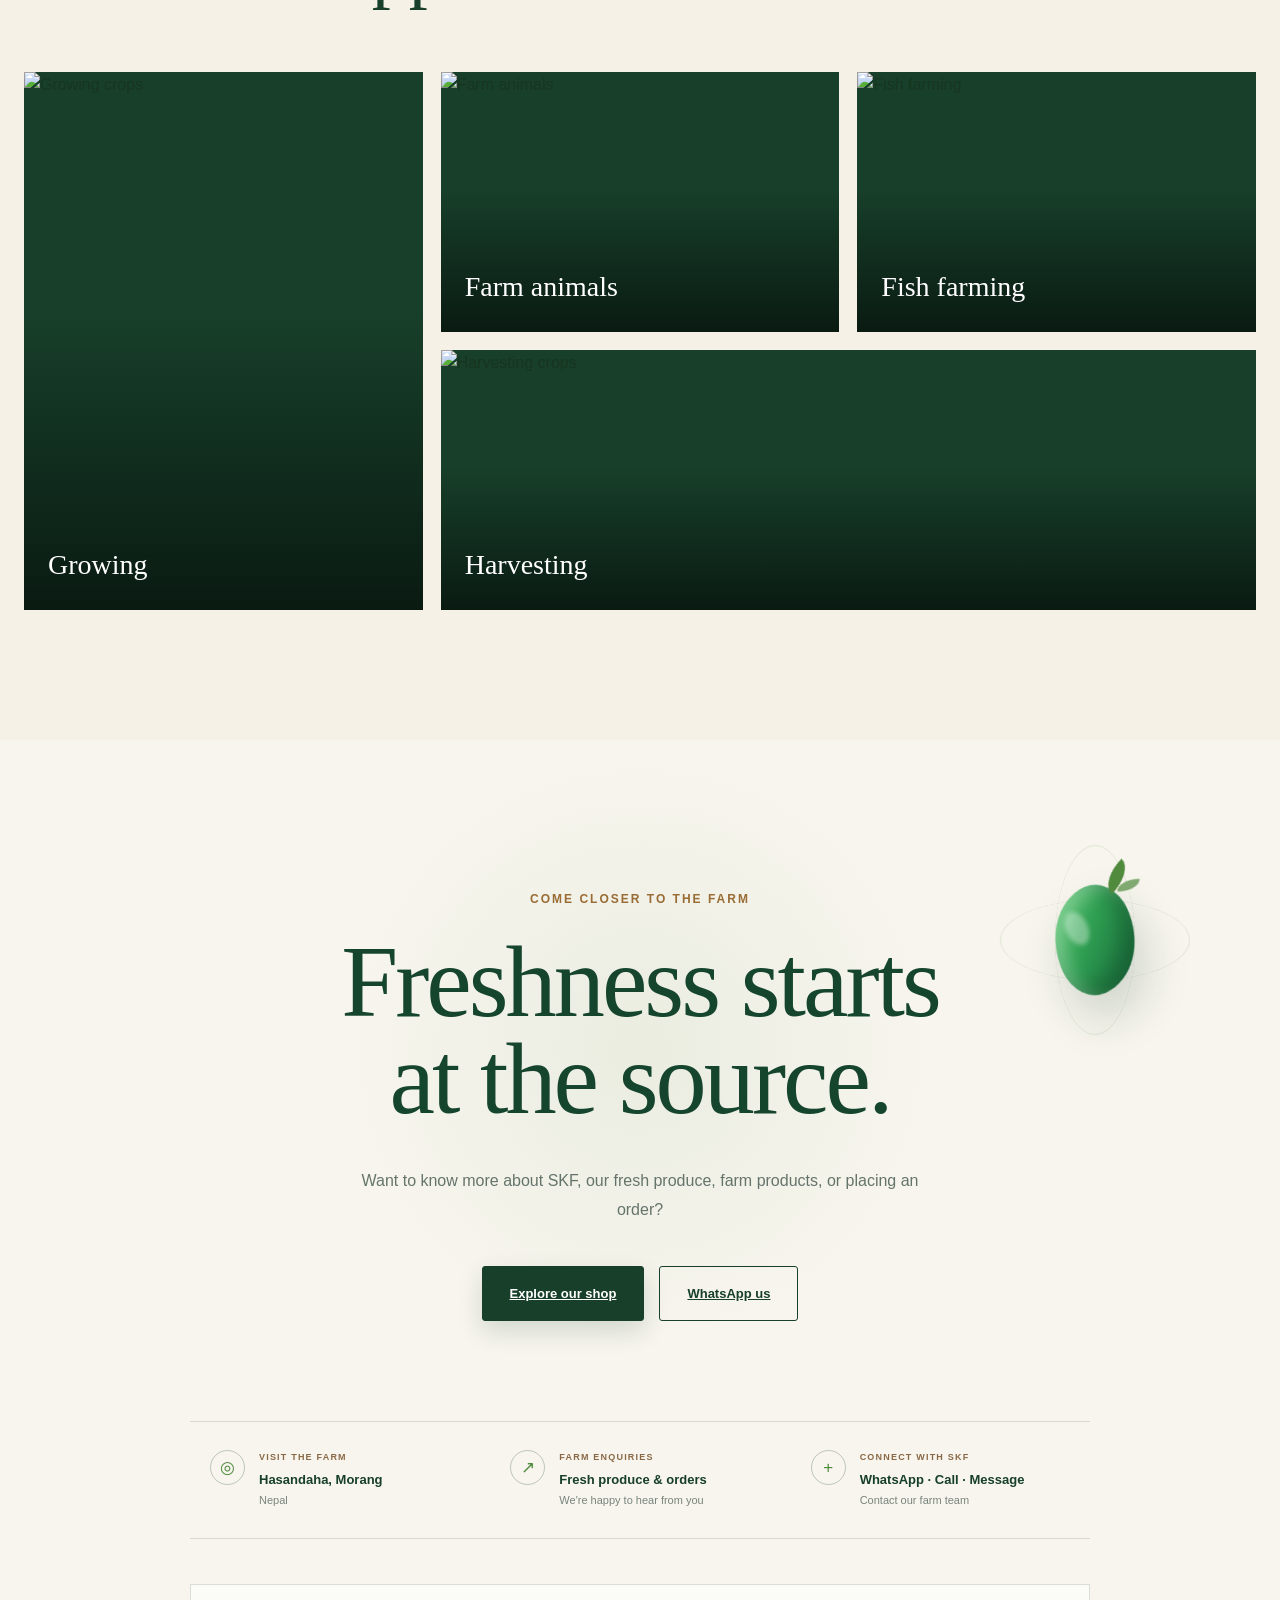
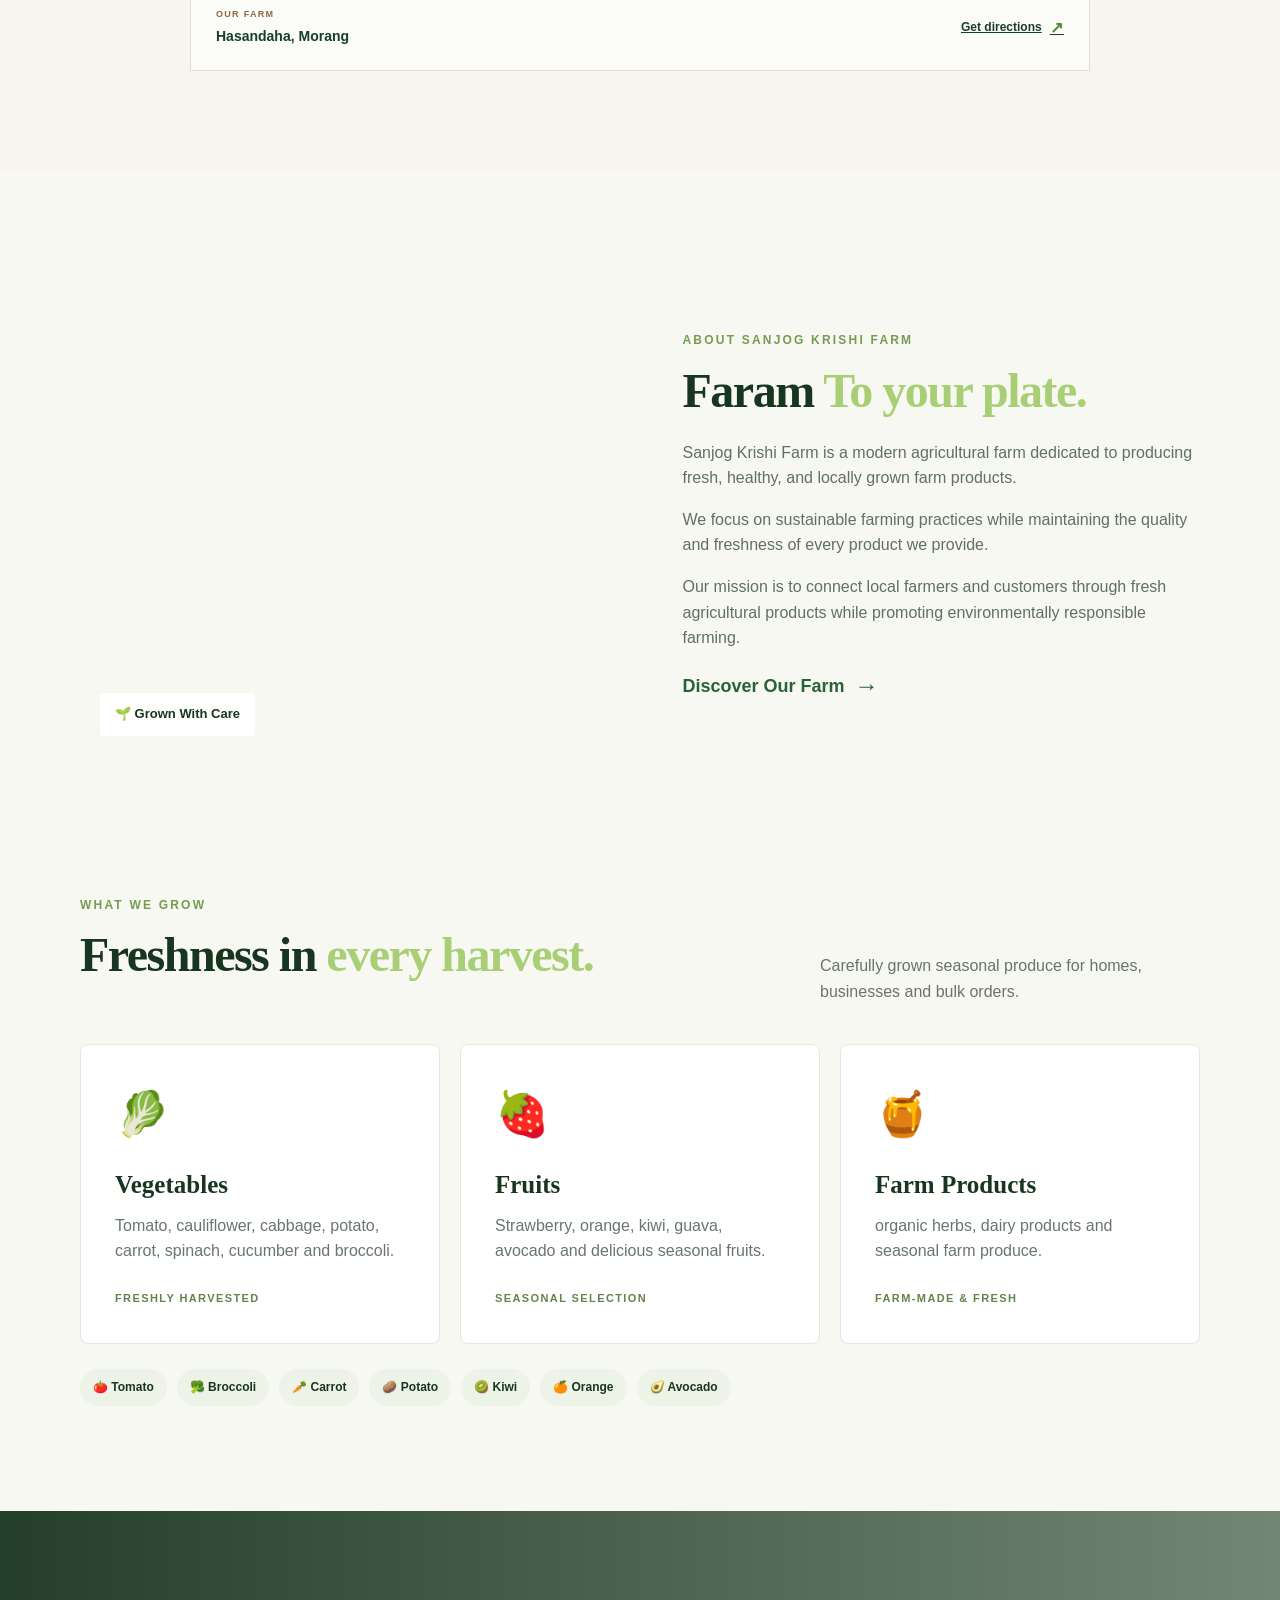
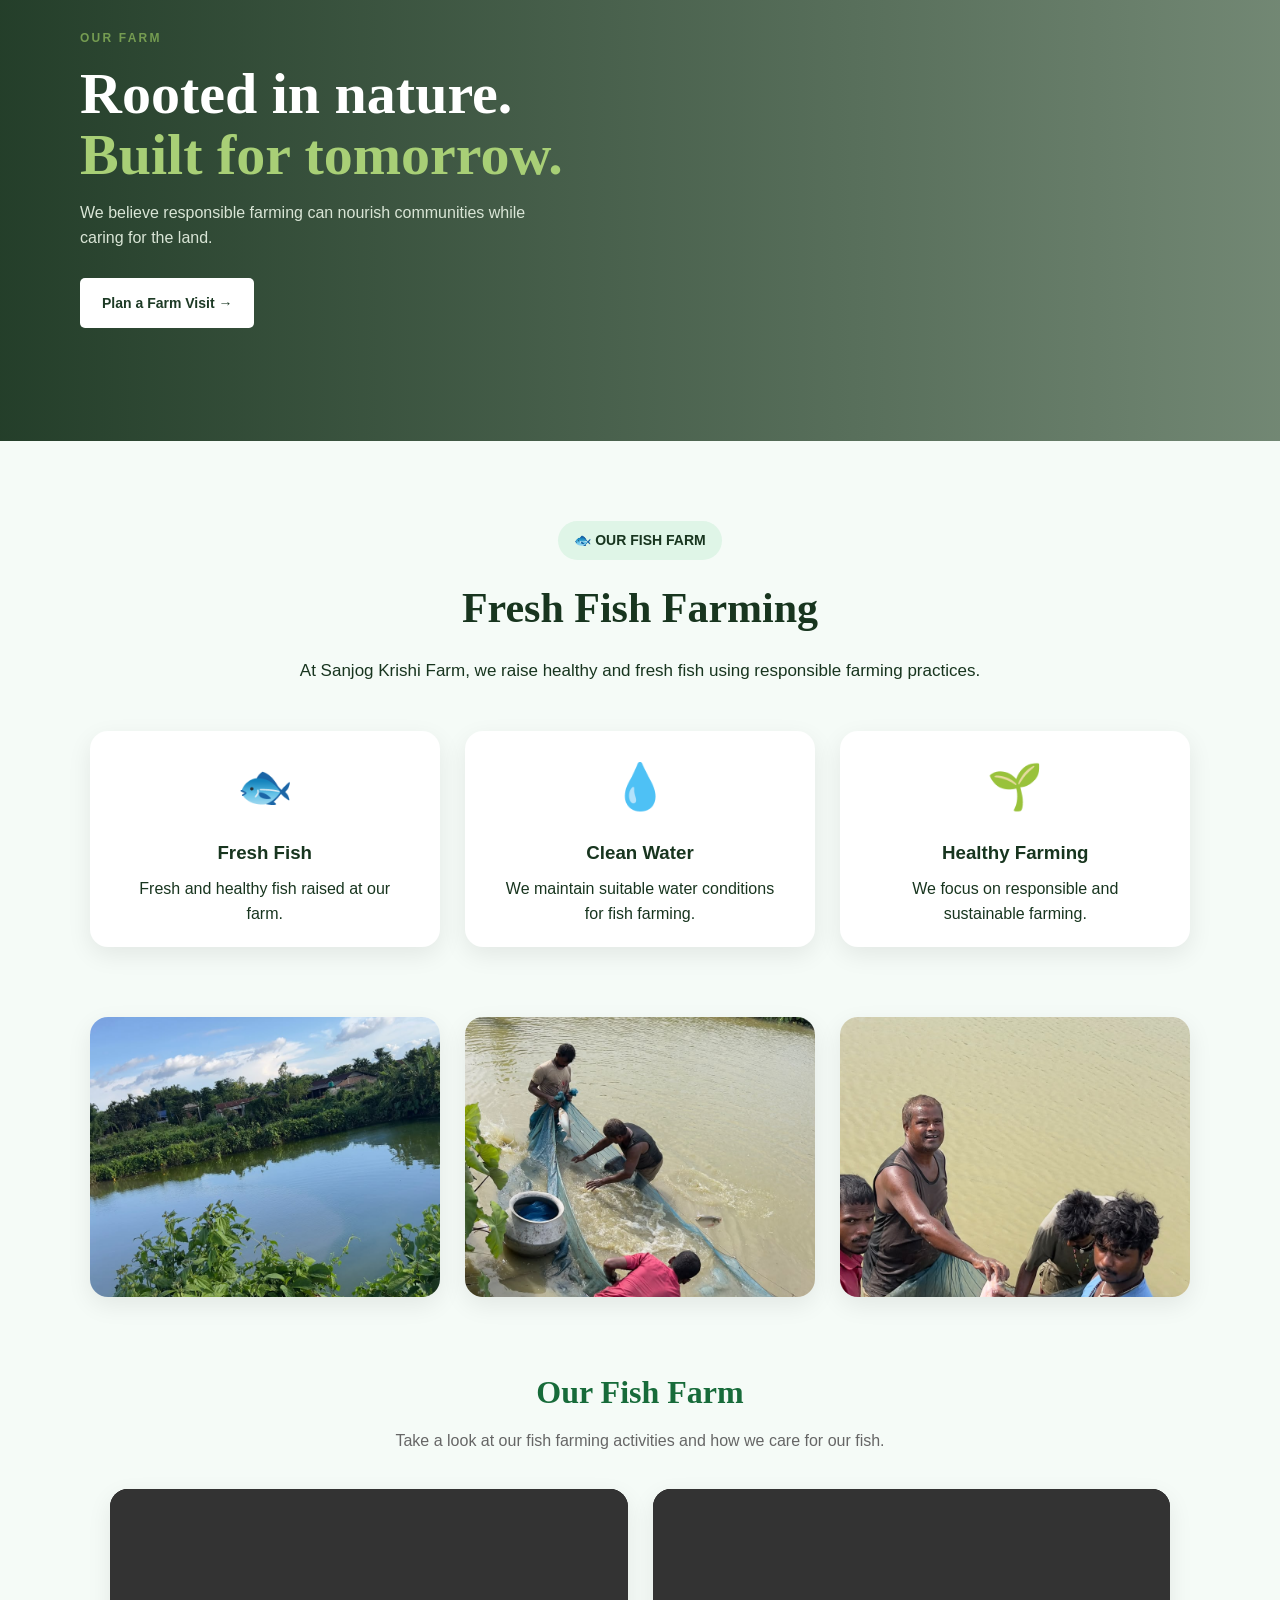
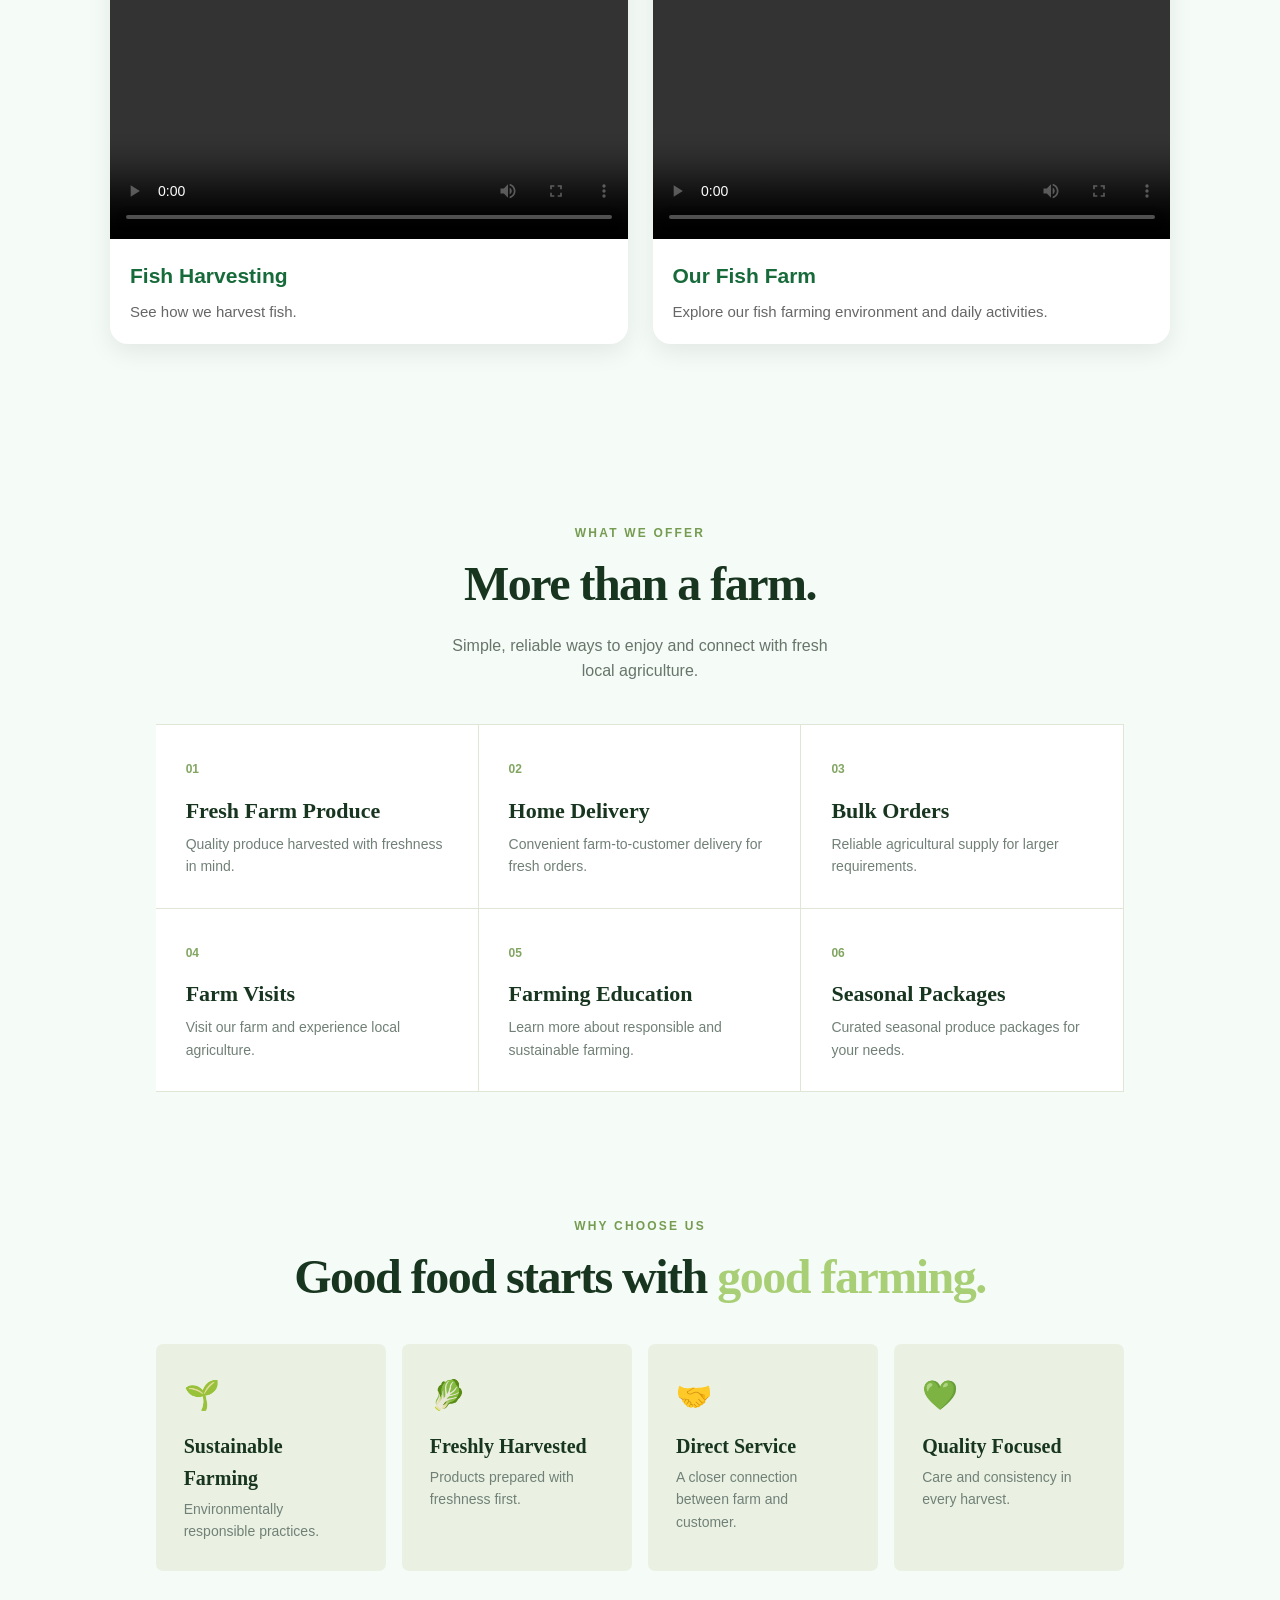
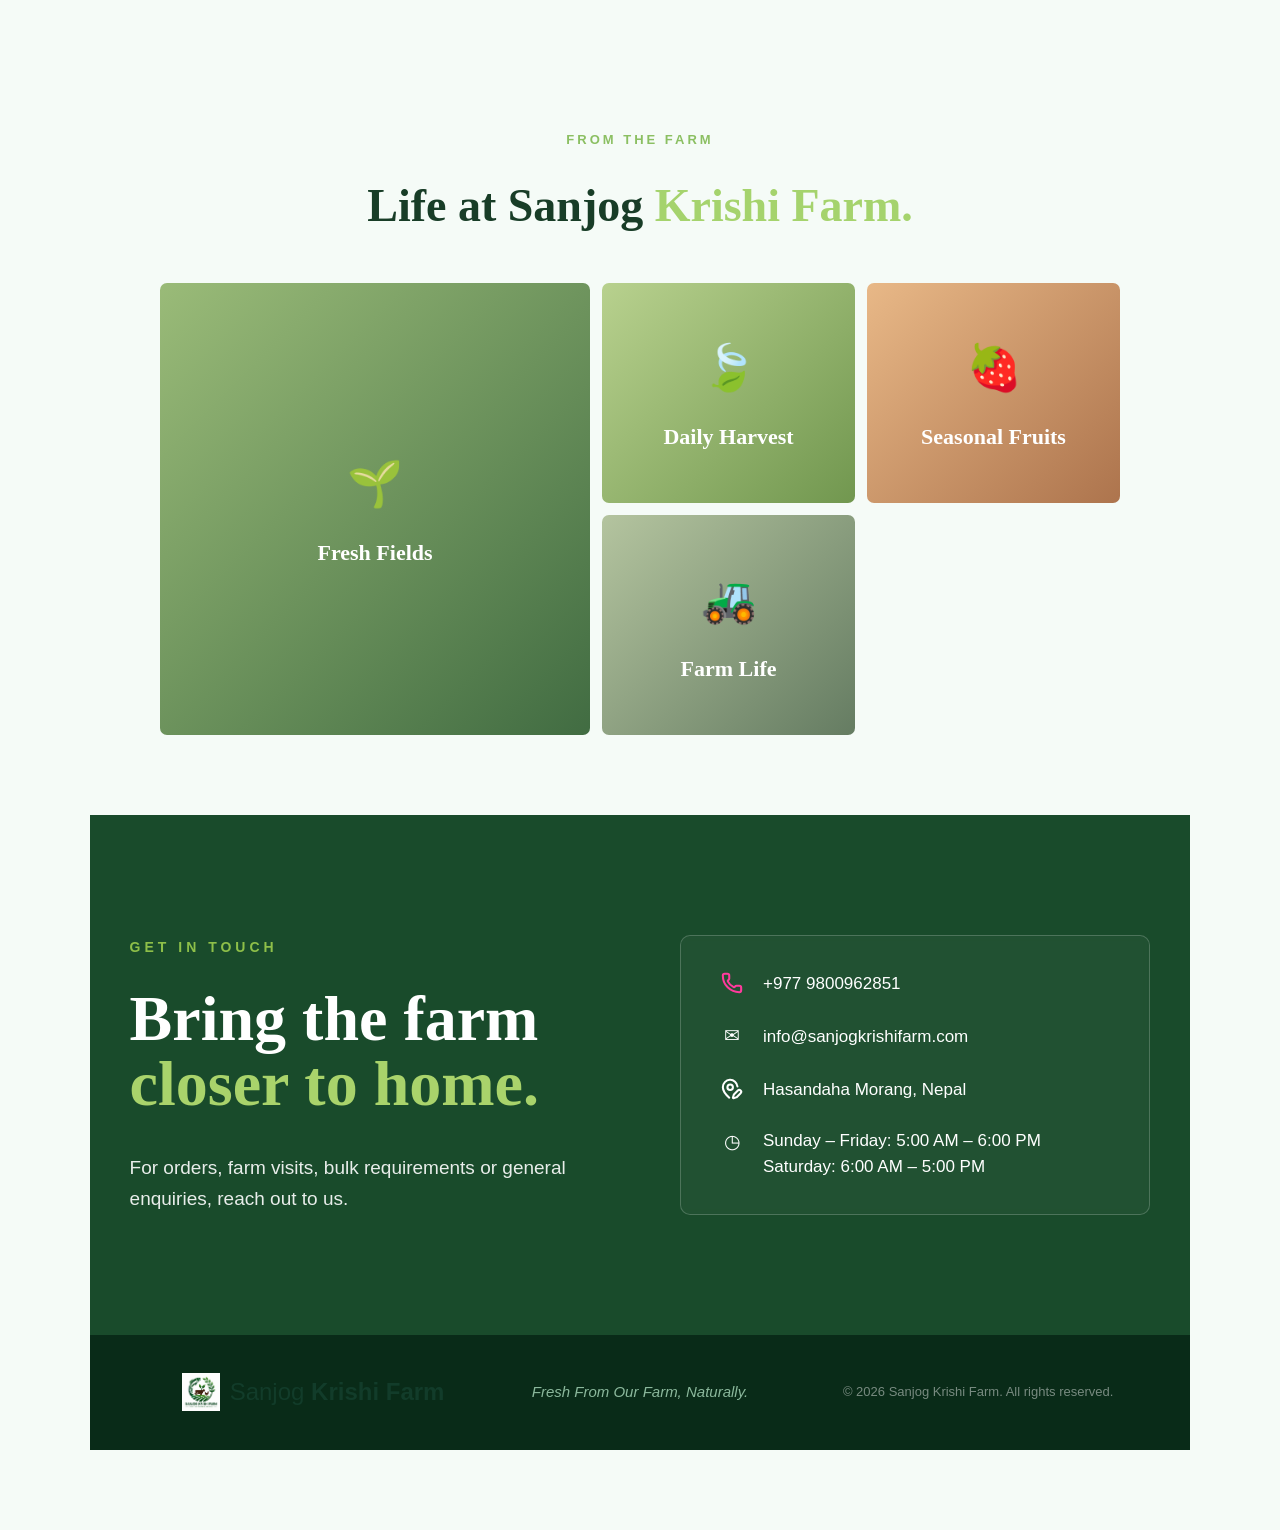
==== commit 03a003dc: "Update index.html" ====
--- a/index.html
+++ b/index.html
@@ -921,7 +921,7 @@
         <!-- Video 1 -->
         <div class="fish-video-card">
             <video controls playsinline preload="metadata">
-                <source src="videos/WhatsApp Video 2026-09-08 at 13.34.05.mp4" type="video/mp4">
+                <source src="videos/video.mp4" type="video/mp4">
                 Your browser does not support the video.
             </video>
 
--- a/style.css
+++ b/style.css
@@ -1556,269 +1556,375 @@
 }
 
 
-/* =========================
-   CONTACT
-========================= */
-
-.contact {
-
-    background: #1e4529;
-
-    color: white;
-
-    padding: 90px 6%;
+/* =====================================================
+   CONTACT SECTION
+===================================================== */
+
+.contact-section {
+    position: relative;
+    min-height: 520px;
+
+    background: #194b2b;
+
+    overflow: hidden;
+    isolation: isolate;
+}
+
+
+/* =====================================================
+   FLOATING LINES BACKGROUND
+===================================================== */
+
+#floating-lines {
+    position: absolute;
+    inset: 0;
+
+    width: 100%;
+    height: 100%;
+
+    z-index: 0;
+
+    pointer-events: auto;
+
+    opacity: 0.28;
+}
+
+
+/* Make canvas fill the area */
+
+#floating-lines canvas {
+    width: 100% !important;
+    height: 100% !important;
+
+    display: block;
+}
+
+
+/* =====================================================
+   CONTACT CONTENT
+===================================================== */
+
+.contact-content {
+    position: relative;
+
+    z-index: 2;
+
+    width: min(1320px, calc(100% - 80px));
+
+    margin: 0 auto;
+
+    min-height: 520px;
 
     display: grid;
 
     grid-template-columns: 1fr 1fr;
 
+    align-items: center;
+
     gap: 80px;
 
+    padding: 70px 0;
+}
+
+
+/* =====================================================
+   LEFT SIDE
+===================================================== */
+
+.contact-left {
+    max-width: 650px;
+}
+
+
+.contact-label {
+    color: #8ebf49;
+
+    font-size: 14px;
+
+    font-weight: 700;
+
+    letter-spacing: 4px;
+
+    margin-bottom: 28px;
+}
+
+
+.contact-left h2 {
+    margin: 0;
+
+    color: #ffffff;
+
+    font-family: Georgia, "Times New Roman", serif;
+
+    font-size: clamp(48px, 5vw, 70px);
+
+    line-height: 1.02;
+
+    font-weight: 700;
+}
+
+
+.contact-left h2 span {
+    display: block;
+
+    color: #a9d36b;
+}
+
+
+.contact-left p {
+    margin-top: 35px;
+
+    max-width: 620px;
+
+    color: rgba(255, 255, 255, 0.9);
+
+    font-size: 19px;
+
+    line-height: 1.65;
+}
+
+
+/* =====================================================
+   CONTACT CARD
+===================================================== */
+
+.contact-card {
+    position: relative;
+
+    width: 100%;
+
+    box-sizing: border-box;
+
+    padding: 35px 40px;
+
+    border: 1px solid rgba(255, 255, 255, 0.20);
+
+    border-radius: 10px;
+
+    background: rgba(255, 255, 255, 0.035);
+
+    backdrop-filter: blur(3px);
+
+    -webkit-backdrop-filter: blur(3px);
+}
+
+
+.contact-item {
+    display: flex;
+
     align-items: center;
-}
-
-
-.contact h2 {
-
-    font-size: 54px;
-}
-
-
-.contact > div > p {
-
-    color: #cfddce;
-
-    max-width: 490px;
-}
-
-
-.contact-card {
+
+    gap: 20px;
+
+    color: #ffffff;
+
+    font-size: 17px;
+
+    line-height: 1.5;
+
+    margin-bottom: 26px;
+}
+
+
+.contact-item:last-child {
+    margin-bottom: 0;
+}
+
+
+.contact-item a {
+    color: #ffffff;
+
+    text-decoration: none;
+
+    transition: color 0.25s ease;
+}
+
+
+.contact-item a:hover {
+    color: #a9d36b;
+}
+
+
+/* =====================================================
+   CONTACT ICONS
+===================================================== */
+
+.contact-icon {
+    width: 22px;
+
+    min-width: 22px;
+
+    display: inline-flex;
+
+    align-items: center;
+
+    justify-content: center;
+
+    font-size: 19px;
+}
+
+
+.phone-icon {
+    color: #ff3b9d;
+}
+
+
+.email-icon {
+    color: #ffffff;
+}
+
+
+.location-icon {
+    font-size: 17px;
+}
+
+
+.opening-hours {
+    align-items: flex-start;
+}
+
+
+/* =====================================================
+   FOOTER
+===================================================== */
+
+.site-footer {
+    min-height: 115px;
+
+    background: #092b18;
+
+    color: #ffffff;
 
     display: grid;
 
-    gap: 20px;
-
-    background: rgba(255,255,255,0.07);
-
-    padding: 30px;
-
-    border: 1px solid rgba(255,255,255,0.12);
-
-    border-radius: 7px;
-}
-
-
-.contact-card a,
-.contact-card div {
-
-    color: #e8f1e5;
-
-    text-decoration: none;
-
+    grid-template-columns: 1fr 1fr 1fr;
+
+    align-items: center;
+
+    gap: 30px;
+
+    padding: 0 7%;
+
+    box-sizing: border-box;
+}
+
+
+.footer-brand {
     display: flex;
 
-    gap: 14px;
-
-    align-items: flex-start;
-
-    font-size: 14px;
-}
-
-
-.contact-card a:hover {
-
-    color: #b9d78f;
-}
-
-
-/* =========================
-   FOOTER
-========================= */
-
-footer {
-
-    background: #122b19;
-
-    color: #9caf9e;
-
-    padding: 30px 6%;
-
-    display: flex;
-
-    justify-content: space-between;
-
     align-items: center;
 
-    font-size: 12px;
-}
-
-
-footer .logo {
-
-    color: white;
-}
-
-
-footer p {
+    gap: 15px;
+
+    font-size: 20px;
+}
+
+
+.footer-logo {
+    font-size: 18px;
+
+    font-weight: 800;
+
+    color: #a9d36b;
+}
+
+
+.footer-tagline {
+    text-align: center;
+
+    color: #8bb89c;
+
+    font-size: 15px;
 
     font-style: italic;
 }
 
 
-footer small {
-
-    opacity: 0.7;
-}
-
-
-/* =========================
+.footer-copyright {
+    text-align: right;
+
+    color: rgba(255, 255, 255, 0.45);
+
+    font-size: 13px;
+}
+
+
+/* =====================================================
    MOBILE
-========================= */
-
-@media (max-width: 800px) {
-
-    .header nav {
-
-        display: none;
-
-        position: absolute;
-
-        top: 76px;
-
-        left: 0;
-
-        right: 0;
-
-        background: #fbfcf7;
-
-        padding: 20px 7%;
-
-        flex-direction: column;
-
-        gap: 15px;
-
-        border-bottom: 1px solid #e5eadc;
+===================================================== */
+
+@media (max-width: 900px) {
+
+    .contact-content {
+        grid-template-columns: 1fr;
+
+        gap: 45px;
+
+        width: min(90%, 500px);
+
+        padding: 65px 0;
     }
 
 
-    .header nav.open {
-
-        display: flex;
+    .contact-section {
+        min-height: auto;
     }
 
 
-    .menu {
-
-        display: block;
+    .contact-content {
+        min-height: auto;
     }
 
 
-    .hero {
-
-        min-height: 640px;
+    .contact-left h2 {
+        font-size: 48px;
     }
 
 
-    .trust {
-
-        flex-direction: column;
-
-        gap: 7px;
+    .contact-card {
+        padding: 30px 25px;
     }
 
 
-    .stats {
-
-        grid-template-columns: 1fr 1fr;
+    .site-footer {
+        grid-template-columns: 1fr;
+
+        text-align: center;
+
+        padding: 30px 20px;
+
+        gap: 20px;
     }
 
 
-    .about,
-    .contact {
-
-        grid-template-columns: 1fr;
-
-        gap: 40px;
+    .footer-brand {
+        justify-content: center;
     }
 
 
-    .about-image {
-
-        height: 360px;
-    }
-
-
-    .section {
-
-        padding: 75px 0;
-    }
-
-
-    .section-heading {
-
-        display: block;
-    }
-
-
-    .section-heading > p {
-
-        margin-top: 12px;
-    }
-
-
-    .product-grid,
-    .service-grid {
-
-        grid-template-columns: 1fr;
-    }
-
-
-    .why-grid {
-
-        grid-template-columns: 1fr 1fr;
-    }
-
-
-    .gallery-grid {
-
-        grid-template-columns: 1fr 1fr;
-
-        grid-template-rows: 180px 180px;
-    }
-
-
-    .g1 {
-
-        grid-row: span 1;
-    }
-
-
-    .farm-banner h2 {
-
-        font-size: 44px;
-    }
-
-
-    .contact {
-
-        padding: 70px 6%;
-    }
-
-
-    footer {
-
-        flex-direction: column;
-
-        gap: 10px;
-
+    .footer-tagline,
+    .footer-copyright {
         text-align: center;
     }
-
-
-    .section-copy h2,
-    .section-heading h2 {
-
+}
+
+
+@media (max-width: 500px) {
+
+    .contact-left h2 {
         font-size: 40px;
+    }
+
+
+    .contact-left p {
+        font-size: 16px;
+    }
+
+
+    .contact-item {
+        font-size: 15px;
+
+        gap: 12px;
     }
 }
 /* ================= FISH GALLERY ================= */
@@ -2550,4 +2656,1775 @@
         height: auto;
         min-height: 250px;
     }
-}
+}/* =========================================================
+   SANJOG KRISHI FARM — NEW VISUAL SYSTEM
+   ========================================================= */
+
+:root {
+  --skf-green: #173f2a;
+  --skf-leaf: #4f8a3d;
+  --skf-earth: #8a6846;
+  --skf-cream: #f5f1e6;
+  --skf-white: #fcfcf8;
+  --skf-gold: #d4a84f;
+
+  --skf-text: #193126;
+  --skf-muted: #647268;
+
+  --skf-display: "DM Serif Display", Georgia, serif;
+  --skf-body: "Manrope", Arial, sans-serif;
+
+  --skf-max: 1320px;
+}
+
+
+/* =========================================================
+   BASE
+   ========================================================= */
+
+.skf-hero,
+.skf-discover,
+.skf-produce,
+.skf-story,
+.skf-life,
+.skf-contact {
+  font-family: var(--skf-body);
+}
+
+.skf-hero *,
+.skf-discover *,
+.skf-produce *,
+.skf-story *,
+.skf-life *,
+.skf-contact * {
+  box-sizing: border-box;
+}
+
+.skf-hero img,
+.skf-discover img,
+.skf-produce img,
+.skf-story img,
+.skf-life img {
+  display: block;
+  width: 100%;
+}
+
+.skf-hero a,
+.skf-discover a,
+.skf-produce a,
+.skf-story a,
+.skf-life a,
+.skf-contact a {
+  text-decoration: none;
+}
+
+
+/* =========================================================
+   HERO
+   ========================================================= */
+
+.skf-hero {
+  position: relative;
+  min-height: min(820px, 92vh);
+  overflow: hidden;
+  background: var(--skf-green);
+  color: white;
+  display: flex;
+  align-items: center;
+}
+
+.skf-hero-media {
+  position: absolute;
+  inset: 0;
+}
+
+.skf-hero-media img {
+  height: 100%;
+  object-fit: cover;
+  object-position: center;
+}
+
+.skf-hero-overlay {
+  position: absolute;
+  inset: 0;
+
+  background:
+    linear-gradient(
+      90deg,
+      rgba(10, 37, 24, 0.90) 0%,
+      rgba(10, 37, 24, 0.67) 38%,
+      rgba(10, 37, 24, 0.18) 78%,
+      rgba(10, 37, 24, 0.05) 100%
+    );
+}
+
+.skf-hero-content {
+  position: relative;
+  z-index: 2;
+
+  width: min(var(--skf-max), calc(100% - 48px));
+  margin: 0 auto;
+
+  padding: 120px 0 100px;
+}
+
+.skf-brand-lockup {
+  display: flex;
+  align-items: center;
+  gap: 16px;
+
+  margin-bottom: 38px;
+
+  font-size: 15px;
+  font-weight: 700;
+}
+
+.skf-hero-logo {
+  width: 58px !important;
+  height: 58px;
+
+  border-radius: 50%;
+}
+
+.skf-hero h1 {
+  max-width: 760px;
+
+  margin: 0 0 28px;
+
+  font-family: var(--skf-display);
+  font-size: clamp(54px, 7vw, 96px);
+  font-weight: 400;
+  line-height: 0.98;
+  letter-spacing: -2px;
+}
+
+.skf-hero p {
+  max-width: 580px;
+
+  margin: 0 0 38px;
+
+  color: rgba(255,255,255,0.84);
+
+  font-size: 17px;
+  line-height: 1.75;
+}
+
+.skf-hero-actions {
+  display: flex;
+  align-items: center;
+  gap: 28px;
+  flex-wrap: wrap;
+}
+
+.skf-button {
+  display: inline-flex;
+  align-items: center;
+  justify-content: center;
+
+  min-height: 52px;
+  padding: 0 25px;
+
+  border-radius: 3px;
+
+  font-size: 14px;
+  font-weight: 700;
+
+  transition:
+    transform 220ms ease,
+    background 220ms ease;
+}
+
+.skf-button:hover {
+  transform: translateY(-2px);
+}
+
+.skf-button-light {
+  background: var(--skf-white);
+  color: var(--skf-green);
+}
+
+.skf-button-green {
+  background: var(--skf-green);
+  color: white;
+}
+
+.skf-text-link {
+  color: white;
+
+  font-size: 14px;
+  font-weight: 700;
+
+  border-bottom: 1px solid rgba(255,255,255,.65);
+
+  padding-bottom: 5px;
+}
+
+.skf-scroll-indicator {
+  position: absolute;
+  z-index: 3;
+
+  right: 45px;
+  bottom: 36px;
+
+  display: flex;
+  align-items: center;
+  gap: 12px;
+
+  color: white;
+
+  font-size: 12px;
+  font-weight: 700;
+}
+
+.skf-scroll-arrow {
+  display: flex;
+  align-items: center;
+  justify-content: center;
+
+  width: 32px;
+  height: 32px;
+
+  border: 1px solid rgba(255,255,255,.6);
+  border-radius: 50%;
+
+  animation: skfFloat 2.2s ease-in-out infinite;
+}
+
+@keyframes skfFloat {
+  0%, 100% {
+    transform: translateY(0);
+  }
+
+  50% {
+    transform: translateY(5px);
+  }
+}
+
+
+/* =========================================================
+   SECTION COMMON
+   ========================================================= */
+
+.skf-section-label {
+  display: block;
+
+  margin-bottom: 22px;
+
+  color: var(--skf-leaf);
+
+  font-size: 12px;
+  font-weight: 800;
+
+  letter-spacing: 1.8px;
+  text-transform: uppercase;
+}
+
+.skf-discover h2,
+.skf-produce h2,
+.skf-story h2,
+.skf-life h2,
+.skf-contact h2 {
+  margin: 0;
+
+  font-family: var(--skf-display);
+  font-weight: 400;
+  line-height: 1.03;
+  letter-spacing: -1px;
+}
+
+
+/* =========================================================
+   DISCOVER
+   ========================================================= */
+
+.skf-discover {
+  background: var(--skf-cream);
+
+  padding: 130px 24px;
+}
+
+.skf-discover-intro {
+  width: min(var(--skf-max), 100%);
+  margin: 0 auto 70px;
+
+  display: grid;
+  grid-template-columns: 1fr 1fr;
+  gap: 60px;
+}
+
+.skf-discover h2 {
+  font-size: clamp(48px, 6vw, 78px);
+  color: var(--skf-green);
+}
+
+.skf-discover-intro p {
+  max-width: 440px;
+
+  margin: 55px 0 0;
+
+  color: var(--skf-muted);
+
+  font-size: 17px;
+  line-height: 1.8;
+}
+
+.skf-farm-map {
+  position: relative;
+
+  width: min(var(--skf-max), 100%);
+  margin: auto;
+}
+
+.skf-farm-image {
+  height: 650px;
+  overflow: hidden;
+}
+
+.skf-farm-image img {
+  height: 100%;
+  object-fit: cover;
+}
+
+.skf-farm-point {
+  position: absolute;
+
+  display: flex;
+  align-items: flex-start;
+  gap: 12px;
+
+  max-width: 230px;
+
+  padding: 15px;
+
+  background: rgba(252,252,248,.94);
+}
+
+.skf-point-dot {
+  flex: 0 0 auto;
+
+  width: 12px;
+  height: 12px;
+
+  margin-top: 5px;
+
+  border-radius: 50%;
+
+  background: var(--skf-leaf);
+
+  box-shadow: 0 0 0 5px rgba(79,138,61,.15);
+}
+
+.skf-farm-point strong {
+  color: var(--skf-green);
+
+  font-size: 14px;
+}
+
+.skf-farm-point p {
+  margin: 5px 0 0;
+
+  color: var(--skf-muted);
+
+  font-size: 12px;
+  line-height: 1.5;
+}
+
+.skf-point-crops {
+  left: 6%;
+  top: 12%;
+}
+
+.skf-point-fish {
+  right: 7%;
+  top: 42%;
+}
+
+.skf-point-life {
+  left: 14%;
+  bottom: 10%;
+}
+
+
+/* =========================================================
+   PRODUCE
+   ========================================================= */
+
+.skf-produce {
+  background: var(--skf-white);
+
+  padding: 130px 24px;
+}
+
+.skf-section-heading {
+  width: min(var(--skf-max), 100%);
+  margin: 0 auto 70px;
+
+  display: grid;
+  grid-template-columns: 1fr 1fr;
+  gap: 60px;
+  align-items: end;
+}
+
+.skf-produce h2 {
+  font-size: clamp(48px, 6vw, 76px);
+  color: var(--skf-green);
+}
+
+.skf-section-heading > p {
+  max-width: 430px;
+
+  margin: 0;
+
+  color: var(--skf-muted);
+
+  font-size: 16px;
+  line-height: 1.8;
+}
+
+.skf-produce-grid {
+  width: min(var(--skf-max), 100%);
+  margin: auto;
+
+  display: grid;
+  grid-template-columns: 1.35fr 1fr;
+  gap: 28px;
+}
+
+.skf-produce-item {
+  overflow: hidden;
+
+  background: var(--skf-cream);
+}
+
+.skf-produce-large {
+  grid-row: span 2;
+}
+
+.skf-produce-image {
+  overflow: hidden;
+}
+
+.skf-produce-large .skf-produce-image {
+  height: 590px;
+}
+
+.skf-produce-item:not(.skf-produce-large) .skf-produce-image {
+  height: 280px;
+}
+
+.skf-produce-image img {
+  height: 100%;
+
+  object-fit: cover;
+
+  transition: transform 700ms cubic-bezier(.2,.7,.2,1);
+}
+
+.skf-produce-item:hover .skf-produce-image img {
+  transform: scale(1.04);
+}
+
+.skf-produce-info {
+  padding: 28px 30px 32px;
+}
+
+.skf-produce-info h3 {
+  margin: 0 0 10px;
+
+  color: var(--skf-green);
+
+  font-family: var(--skf-display);
+  font-size: 34px;
+  font-weight: 400;
+}
+
+.skf-produce-info p {
+  max-width: 470px;
+
+  margin: 0 0 18px;
+
+  color: var(--skf-muted);
+
+  font-size: 14px;
+  line-height: 1.7;
+}
+
+.skf-produce-info span {
+  color: var(--skf-earth);
+
+  font-size: 11px;
+  font-weight: 800;
+
+  letter-spacing: 1px;
+  text-transform: uppercase;
+}
+
+
+/* =========================================================
+   FARM STORY
+   ========================================================= */
+
+.skf-story {
+  display: grid;
+  grid-template-columns: 1.05fr .95fr;
+
+  background: var(--skf-green);
+  color: white;
+}
+
+.skf-story-image {
+  min-height: 700px;
+}
+
+.skf-story-image img {
+  height: 100%;
+  object-fit: cover;
+}
+
+.skf-story-content {
+  display: flex;
+  flex-direction: column;
+  justify-content: center;
+
+  padding: 90px clamp(40px, 7vw, 110px);
+}
+
+.skf-story-content .skf-section-label {
+  color: var(--skf-gold);
+}
+
+.skf-story h2 {
+  font-size: clamp(48px, 5vw, 72px);
+}
+
+.skf-story-content p {
+  max-width: 510px;
+
+  margin: 28px 0 0;
+
+  color: rgba(255,255,255,.72);
+
+  font-size: 16px;
+  line-height: 1.8;
+}
+
+.skf-outline-button {
+  display: inline-flex;
+  align-items: center;
+  justify-content: center;
+
+  width: fit-content;
+
+  min-height: 50px;
+  padding: 0 23px;
+
+  margin-top: 35px;
+
+  border: 1px solid currentColor;
+
+  color: inherit;
+
+  font-size: 13px;
+  font-weight: 700;
+
+  transition:
+    background 220ms ease,
+    color 220ms ease;
+}
+
+.skf-outline-button:hover {
+  background: white;
+  color: var(--skf-green);
+}
+
+
+/* =========================================================
+   LIFE AT SKF
+   ========================================================= */
+
+.skf-life {
+  background: var(--skf-cream);
+
+  padding: 130px 24px;
+}
+
+.skf-life-heading {
+  width: min(var(--skf-max), 100%);
+  margin: 0 auto 65px;
+}
+
+.skf-life h2 {
+  color: var(--skf-green);
+  font-size: clamp(48px, 6vw, 76px);
+}
+
+.skf-life-grid {
+  width: min(var(--skf-max), 100%);
+  margin: auto;
+
+  display: grid;
+  grid-template-columns: 1fr 1fr 1fr;
+  grid-auto-rows: 260px;
+
+  gap: 18px;
+}
+
+.skf-life-card {
+  position: relative;
+  overflow: hidden;
+
+  background: var(--skf-green);
+}
+
+.skf-life-card img {
+  height: 100%;
+  object-fit: cover;
+
+  transition: transform 700ms cubic-bezier(.2,.7,.2,1);
+}
+
+.skf-life-card:hover img {
+  transform: scale(1.05);
+}
+
+.skf-life-card::after {
+  content: "";
+
+  position: absolute;
+  inset: 0;
+
+  background: linear-gradient(
+    to top,
+    rgba(0,0,0,.58),
+    transparent 55%
+  );
+}
+
+.skf-life-card span {
+  position: absolute;
+  z-index: 2;
+
+  left: 24px;
+  bottom: 22px;
+
+  color: white;
+
+  font-family: var(--skf-display);
+  font-size: 28px;
+}
+
+.skf-life-tall {
+  grid-row: span 2;
+}
+
+.skf-life-wide {
+  grid-column: span 2;
+}
+
+
+/* =========================================================
+   CONTACT
+   ========================================================= */
+
+.skf-contact {
+  padding: 150px 24px;
+
+  background: var(--skf-white);
+
+  text-align: center;
+}
+
+.skf-contact-inner {
+  width: min(800px, 100%);
+  margin: auto;
+}
+
+.skf-contact .skf-section-label {
+  color: var(--skf-earth);
+}
+
+.skf-contact h2 {
+  color: var(--skf-green);
+
+  font-size: clamp(54px, 7vw, 90px);
+}
+
+.skf-contact p {
+  max-width: 520px;
+
+  margin: 28px auto 0;
+
+  color: var(--skf-muted);
+
+  font-size: 16px;
+  line-height: 1.8;
+}
+
+.skf-contact-actions {
+  display: flex;
+  justify-content: center;
+  align-items: center;
+  gap: 14px;
+  flex-wrap: wrap;
+
+  margin-top: 38px;
+}
+
+.skf-contact .skf-outline-button {
+  color: var(--skf-green);
+}
+
+
+/* =========================================================
+   ACCESSIBILITY
+   ========================================================= */
+
+.skf-hero a:focus-visible,
+.skf-contact a:focus-visible,
+.skf-story a:focus-visible {
+  outline: 3px solid var(--skf-gold);
+  outline-offset: 4px;
+}
+
+
+/* =========================================================
+   REDUCED MOTION
+   ========================================================= */
+
+@media (prefers-reduced-motion: reduce) {
+
+  .skf-scroll-arrow,
+  .skf-produce-image img,
+  .skf-life-card img,
+  .skf-button {
+    animation: none;
+    transition: none;
+  }
+
+}
+
+
+/* =========================================================
+   TABLET
+   ========================================================= */
+
+@media (max-width: 900px) {
+
+  .skf-discover-intro,
+  .skf-section-heading {
+    grid-template-columns: 1fr;
+    gap: 25px;
+  }
+
+  .skf-discover-intro p {
+    margin-top: 0;
+  }
+
+  .skf-produce-grid {
+    grid-template-columns: 1fr;
+  }
+
+  .skf-produce-large {
+    grid-row: auto;
+  }
+
+  .skf-produce-large .skf-produce-image {
+    height: 480px;
+  }
+
+  .skf-story {
+    grid-template-columns: 1fr;
+  }
+
+  .skf-story-image {
+    min-height: 500px;
+  }
+
+  .skf-life-grid {
+    grid-template-columns: 1fr 1fr;
+  }
+
+  .skf-life-wide {
+    grid-column: span 2;
+  }
+
+}
+
+
+/* =========================================================
+   MOBILE
+   ========================================================= */
+
+@media (max-width: 600px) {
+
+  .skf-hero {
+    min-height: 760px;
+  }
+
+  .skf-hero-content {
+    width: calc(100% - 34px);
+    padding: 110px 0 90px;
+  }
+
+  .skf-brand-lockup {
+    margin-bottom: 28px;
+  }
+
+  .skf-hero-logo {
+    width: 48px !important;
+    height: 48px;
+  }
+
+  .skf-hero h1 {
+    font-size: 54px;
+    letter-spacing: -1.5px;
+  }
+
+  .skf-hero p {
+    font-size: 15px;
+  }
+
+  .skf-scroll-indicator {
+    right: 20px;
+    bottom: 24px;
+  }
+
+  .skf-discover,
+  .skf-produce,
+  .skf-life {
+    padding: 90px 18px;
+  }
+
+  .skf-farm-image {
+    height: 480px;
+  }
+
+  .skf-farm-point {
+    max-width: 175px;
+    padding: 11px;
+  }
+
+  .skf-farm-point p {
+    display: none;
+  }
+
+  .skf-point-crops {
+    left: 4%;
+    top: 8%;
+  }
+
+  .skf-point-fish {
+    right: 4%;
+    top: 44%;
+  }
+
+  .skf-point-life {
+    left: 5%;
+    bottom: 8%;
+  }
+
+  .skf-produce-large .skf-produce-image {
+    height: 380px;
+  }
+
+  .skf-produce-item:not(.skf-produce-large) .skf-produce-image {
+    height: 250px;
+  }
+
+  .skf-story-image {
+    min-height: 380px;
+  }
+
+  .skf-story-content {
+    padding: 75px 25px;
+  }
+
+  .skf-life-grid {
+    grid-template-columns: 1fr;
+    grid-auto-rows: 280px;
+  }
+
+  .skf-life-tall,
+  .skf-life-wide {
+    grid-column: auto;
+    grid-row: auto;
+  }
+
+  .skf-contact {
+    padding: 100px 20px;
+  }
+
+  .skf-contact h2 {
+    font-size: 54px;
+  }
+
+}/* SKF subtle reveal */
+
+.skf-reveal {
+  opacity: 0;
+  transform: translateY(24px);
+  transition:
+    opacity 700ms ease,
+    transform 700ms cubic-bezier(.2,.7,.2,1);
+}
+
+.skf-visible {
+  opacity: 1;
+  transform: translateY(0);
+}
+
+@media (prefers-reduced-motion: reduce) {
+
+  .skf-reveal {
+    opacity: 1;
+    transform: none;
+    transition: none;
+  }
+
+}/* =========================================
+   SKF SMOOTH SCROLL
+   ========================================= */
+
+html {
+  scroll-behavior: smooth;
+  scroll-padding-top: 90px;
+}
+
+
+/* =========================================
+   SECTION REVEAL ANIMATION
+   ========================================= */
+
+.skf-reveal {
+  opacity: 0;
+  transform: translateY(35px);
+  transition:
+    opacity 0.8s ease,
+    transform 0.8s cubic-bezier(0.22, 1, 0.36, 1);
+}
+
+.skf-reveal.is-visible {
+  opacity: 1;
+  transform: translateY(0);
+}
+
+
+/* Slightly different reveal for images */
+
+.skf-reveal-image {
+  opacity: 0;
+  transform: scale(0.96);
+  transition:
+    opacity 1s ease,
+    transform 1s cubic-bezier(0.22, 1, 0.36, 1);
+}
+
+.skf-reveal-image.is-visible {
+  opacity: 1;
+  transform: scale(1);
+}
+
+
+/* =========================================
+   HERO LOAD ANIMATION
+   ========================================= */
+
+.skf-hero-content {
+  animation: skfHeroIn 1.1s cubic-bezier(0.22, 1, 0.36, 1) both;
+}
+
+@keyframes skfHeroIn {
+
+  from {
+    opacity: 0;
+    transform: translateY(35px);
+  }
+
+  to {
+    opacity: 1;
+    transform: translateY(0);
+  }
+
+}
+
+
+/* =========================================
+   REDUCED MOTION
+   ========================================= */
+
+@media (prefers-reduced-motion: reduce) {
+
+  html {
+    scroll-behavior: auto;
+  }
+
+  .skf-reveal,
+  .skf-reveal-image,
+  .skf-hero-content {
+    opacity: 1;
+    transform: none;
+    animation: none;
+    transition: none;
+  }
+
+}/* =========================================================
+   SKF 3D CONTACT EXPERIENCE
+   ========================================================= */
+
+.skf-contact-3d {
+
+  position: relative;
+
+  min-height: 850px;
+
+  padding: 150px 25px 100px;
+
+  overflow: hidden;
+
+  background:
+    radial-gradient(
+      circle at 50% 30%,
+      rgba(83, 139, 76, 0.08),
+      transparent 30%
+    ),
+    #f7f5ed;
+
+  color: #173f2a;
+
+}
+
+
+/* =========================================================
+   MAIN CONTENT
+   ========================================================= */
+
+.skf-contact-inner {
+
+  position: relative;
+
+  z-index: 5;
+
+  width: min(1100px, 100%);
+
+  margin: auto;
+
+  text-align: center;
+
+}
+
+
+.skf-contact-eyebrow {
+
+  margin-bottom: 25px;
+
+  color: #9a6c35;
+
+  font-size: 12px;
+
+  font-weight: 800;
+
+  letter-spacing: 2px;
+
+}
+
+
+.skf-contact-3d h2 {
+
+  max-width: 900px;
+
+  margin: 0 auto;
+
+  color: #16452e;
+
+  font-family:
+    "DM Serif Display",
+    Georgia,
+    serif;
+
+  font-size: clamp(
+    55px,
+    8vw,
+    108px
+  );
+
+  font-weight: 400;
+
+  line-height: 0.94;
+
+  letter-spacing: -3px;
+
+}
+
+
+.skf-contact-description {
+
+  max-width: 600px;
+
+  margin: 40px auto 0;
+
+  color: #65746b;
+
+  font-size: 16px;
+
+  line-height: 1.8;
+
+}
+
+
+/* =========================================================
+   BUTTONS
+   ========================================================= */
+
+.skf-contact-actions {
+
+  display: flex;
+
+  justify-content: center;
+
+  align-items: center;
+
+  gap: 15px;
+
+  margin-top: 42px;
+
+  flex-wrap: wrap;
+
+}
+
+
+.skf-contact-button {
+
+  display: inline-flex;
+
+  align-items: center;
+
+  justify-content: center;
+
+  min-height: 55px;
+
+  padding: 0 27px;
+
+  border: 1px solid #173f2a;
+
+  border-radius: 3px;
+
+  font-family: "Manrope", sans-serif;
+
+  font-size: 13px;
+
+  font-weight: 800;
+
+  transition:
+    transform .25s ease,
+    box-shadow .25s ease,
+    background .25s ease;
+
+}
+
+
+.skf-contact-button:hover {
+
+  transform: translateY(-4px);
+
+}
+
+
+.skf-contact-primary {
+
+  color: white;
+
+  background: #173f2a;
+
+  box-shadow:
+    0 10px 25px rgba(23,63,42,.16);
+
+}
+
+
+.skf-contact-primary:hover {
+
+  background: #285b3d;
+
+  box-shadow:
+    0 15px 35px rgba(23,63,42,.22);
+
+}
+
+
+.skf-contact-whatsapp {
+
+  color: #173f2a;
+
+  background: transparent;
+
+}
+
+
+.skf-contact-whatsapp:hover {
+
+  background: #173f2a;
+
+  color: white;
+
+}
+
+
+/* =========================================================
+   CONTACT INFORMATION
+   ========================================================= */
+
+.skf-contact-details {
+
+  display: grid;
+
+  grid-template-columns:
+    repeat(3, 1fr);
+
+  gap: 1px;
+
+  width: min(900px, 100%);
+
+  margin: 100px auto 0;
+
+  border-top: 1px solid rgba(23,63,42,.15);
+
+  border-bottom: 1px solid rgba(23,63,42,.15);
+
+}
+
+
+.skf-contact-detail {
+
+  display: flex;
+
+  align-items: flex-start;
+
+  gap: 14px;
+
+  padding: 28px 20px;
+
+  text-align: left;
+
+}
+
+
+.skf-detail-icon {
+
+  display: flex;
+
+  align-items: center;
+
+  justify-content: center;
+
+  width: 35px;
+
+  height: 35px;
+
+  flex-shrink: 0;
+
+  border: 1px solid rgba(23,63,42,.25);
+
+  border-radius: 50%;
+
+  color: #4f8a3d;
+
+  font-size: 17px;
+
+}
+
+
+.skf-contact-detail div {
+
+  display: flex;
+
+  flex-direction: column;
+
+}
+
+
+.skf-detail-label {
+
+  margin-bottom: 5px;
+
+  color: #8a6846;
+
+  font-size: 9px;
+
+  font-weight: 800;
+
+  letter-spacing: 1.2px;
+
+  text-transform: uppercase;
+
+}
+
+
+.skf-contact-detail strong {
+
+  color: #173f2a;
+
+  font-size: 13px;
+
+  line-height: 1.5;
+
+}
+
+
+.skf-contact-detail small {
+
+  margin-top: 3px;
+
+  color: #78847d;
+
+  font-size: 11px;
+
+}
+
+
+/* =========================================================
+   LOCATION STRIP
+   ========================================================= */
+
+.skf-location-strip {
+
+  display: flex;
+
+  align-items: center;
+
+  justify-content: space-between;
+
+  width: min(900px, 100%);
+
+  margin: 45px auto 0;
+
+  padding: 22px 25px;
+
+  border: 1px solid rgba(23,63,42,.15);
+
+  background: rgba(255,255,255,.55);
+
+  text-align: left;
+
+}
+
+
+.skf-location-strip div {
+
+  display: flex;
+
+  flex-direction: column;
+
+}
+
+
+.skf-location-strip span {
+
+  color: #8a6846;
+
+  font-size: 9px;
+
+  font-weight: 800;
+
+  letter-spacing: 1.3px;
+
+}
+
+
+.skf-location-strip strong {
+
+  margin-top: 4px;
+
+  color: #173f2a;
+
+  font-size: 14px;
+
+}
+
+
+.skf-location-strip a {
+
+  display: flex;
+
+  align-items: center;
+
+  gap: 8px;
+
+  color: #173f2a;
+
+  font-size: 12px;
+
+  font-weight: 800;
+
+}
+
+
+.skf-location-strip a span {
+
+  color: #4f8a3d;
+
+  font-size: 16px;
+
+}
+
+
+/* =========================================================
+   3D FLOATING FARM SEED
+   ========================================================= */
+
+.skf-contact-orbit {
+
+  position: absolute;
+
+  top: 105px;
+
+  right: 7%;
+
+  width: 190px;
+
+  height: 190px;
+
+  z-index: 2;
+
+  pointer-events: none;
+
+}
+
+
+/* OUTER RINGS */
+
+.skf-contact-orbit-ring {
+
+  position: absolute;
+
+  inset: 0;
+
+  border: 1px solid rgba(79,138,61,.15);
+
+  border-radius: 50%;
+
+}
+
+
+.ring-one {
+
+  transform:
+    rotateX(65deg)
+    rotateZ(20deg);
+
+  animation:
+    skfOrbitOne 10s linear infinite;
+}
+
+
+.ring-two {
+
+  transform:
+    rotateY(65deg)
+    rotateZ(-20deg);
+
+  animation:
+    skfOrbitTwo 13s linear infinite reverse;
+}
+
+
+@keyframes skfOrbitOne {
+
+  from {
+    transform:
+      rotateX(65deg)
+      rotateZ(0deg);
+  }
+
+  to {
+    transform:
+      rotateX(65deg)
+      rotateZ(360deg);
+  }
+
+}
+
+
+@keyframes skfOrbitTwo {
+
+  from {
+    transform:
+      rotateY(65deg)
+      rotateZ(0deg);
+  }
+
+  to {
+    transform:
+      rotateY(65deg)
+      rotateZ(360deg);
+  }
+
+}
+
+
+/* =========================================================
+   CENTRAL 3D OBJECT
+   ========================================================= */
+
+.skf-contact-seed {
+
+  position: absolute;
+
+  top: 50%;
+
+  left: 50%;
+
+  width: 85px;
+
+  height: 105px;
+
+  transform:
+    translate(-50%, -50%)
+    rotate(-25deg);
+
+  border-radius:
+    65% 35%
+    65% 35%;
+
+  background:
+    linear-gradient(
+      135deg,
+      #66d47a 0%,
+      #2e9d51 45%,
+      #126236 100%
+    );
+
+  box-shadow:
+
+    inset -10px -12px 20px
+      rgba(0,0,0,.18),
+
+    inset 8px 8px 16px
+      rgba(255,255,255,.25),
+
+    0 25px 45px
+      rgba(23,63,42,.18);
+
+  animation:
+    skfSeedFloat 4s ease-in-out infinite;
+
+}
+
+
+@keyframes skfSeedFloat {
+
+  0%,
+  100% {
+
+    transform:
+      translate(-50%, -50%)
+      rotate(-25deg)
+      translateY(0);
+
+  }
+
+  50% {
+
+    transform:
+      translate(-50%, -50%)
+      rotate(-21deg)
+      translateY(-12px);
+
+  }
+
+}
+
+
+/* =========================================================
+   SEED HIGHLIGHT
+   ========================================================= */
+
+.skf-seed-highlight {
+
+  position: absolute;
+
+  top: 17px;
+
+  left: 20px;
+
+  width: 22px;
+
+  height: 35px;
+
+  border-radius: 50%;
+
+  background:
+    rgba(255,255,255,.35);
+
+  filter: blur(2px);
+
+}
+
+
+/* =========================================================
+   SMALL LEAVES
+   ========================================================= */
+
+.skf-seed-leaf {
+
+  position: absolute;
+
+  width: 32px;
+
+  height: 18px;
+
+  border-radius:
+    100% 0 100% 0;
+
+  background: #4f8a3d;
+
+}
+
+
+.leaf-one {
+
+  top: -5px;
+
+  right: -20px;
+
+  transform: rotate(-20deg);
+}
+
+
+.leaf-two {
+
+  top: 8px;
+
+  right: -27px;
+
+  transform:
+    rotate(25deg)
+    scale(.7);
+
+  opacity: .7;
+
+}
+
+
+/* =========================================================
+   MOBILE
+   ========================================================= */
+
+@media (max-width: 800px) {
+
+  .skf-contact-3d {
+
+    min-height: auto;
+
+    padding:
+      120px 20px
+      80px;
+
+  }
+
+
+  .skf-contact-orbit {
+
+    position: relative;
+
+    top: auto;
+
+    right: auto;
+
+    width: 150px;
+
+    height: 150px;
+
+    margin: 0 auto 50px;
+
+  }
+
+
+  .skf-contact-3d h2 {
+
+    font-size: clamp(
+      48px,
+      14vw,
+      70px
+    );
+
+    letter-spacing: -2px;
+
+  }
+
+
+  .skf-contact-description {
+
+    margin-top: 28px;
+
+    font-size: 14px;
+
+  }
+
+
+  .skf-contact-details {
+
+    grid-template-columns: 1fr;
+
+    margin-top: 70px;
+
+  }
+
+
+  .skf-contact-detail {
+
+    border-bottom:
+      1px solid rgba(23,63,42,.1);
+
+  }
+
+
+  .skf-location-strip {
+
+    flex-direction: column;
+
+    align-items: flex-start;
+
+    gap: 18px;
+
+  }
+
+}
+
+
+@media (prefers-reduced-motion: reduce) {
+
+  .skf-contact-orbit-ring,
+  .skf-contact-seed {
+
+    animation: none;
+
+  }
+
+}/* =========================================
+   MOUSE FOLLOW PHOTO EFFECT
+   ========================================= */
+
+.mouse-photo {
+    position: relative;
+    overflow: hidden;
+    border-radius: 20px;
+    perspective: 1000px;
+    cursor: pointer;
+}
+
+.mouse-photo img {
+    width: 100%;
+    height: 100%;
+    object-fit: cover;
+    display: block;
+
+    transform: scale(1.08);
+    transition: transform 0.15s ease-out;
+
+    will-change: transform;
+}
+
+/* Slight zoom when mouse enters */
+.mouse-photo:hover img {
+    transform: scale(1.12);
+}
